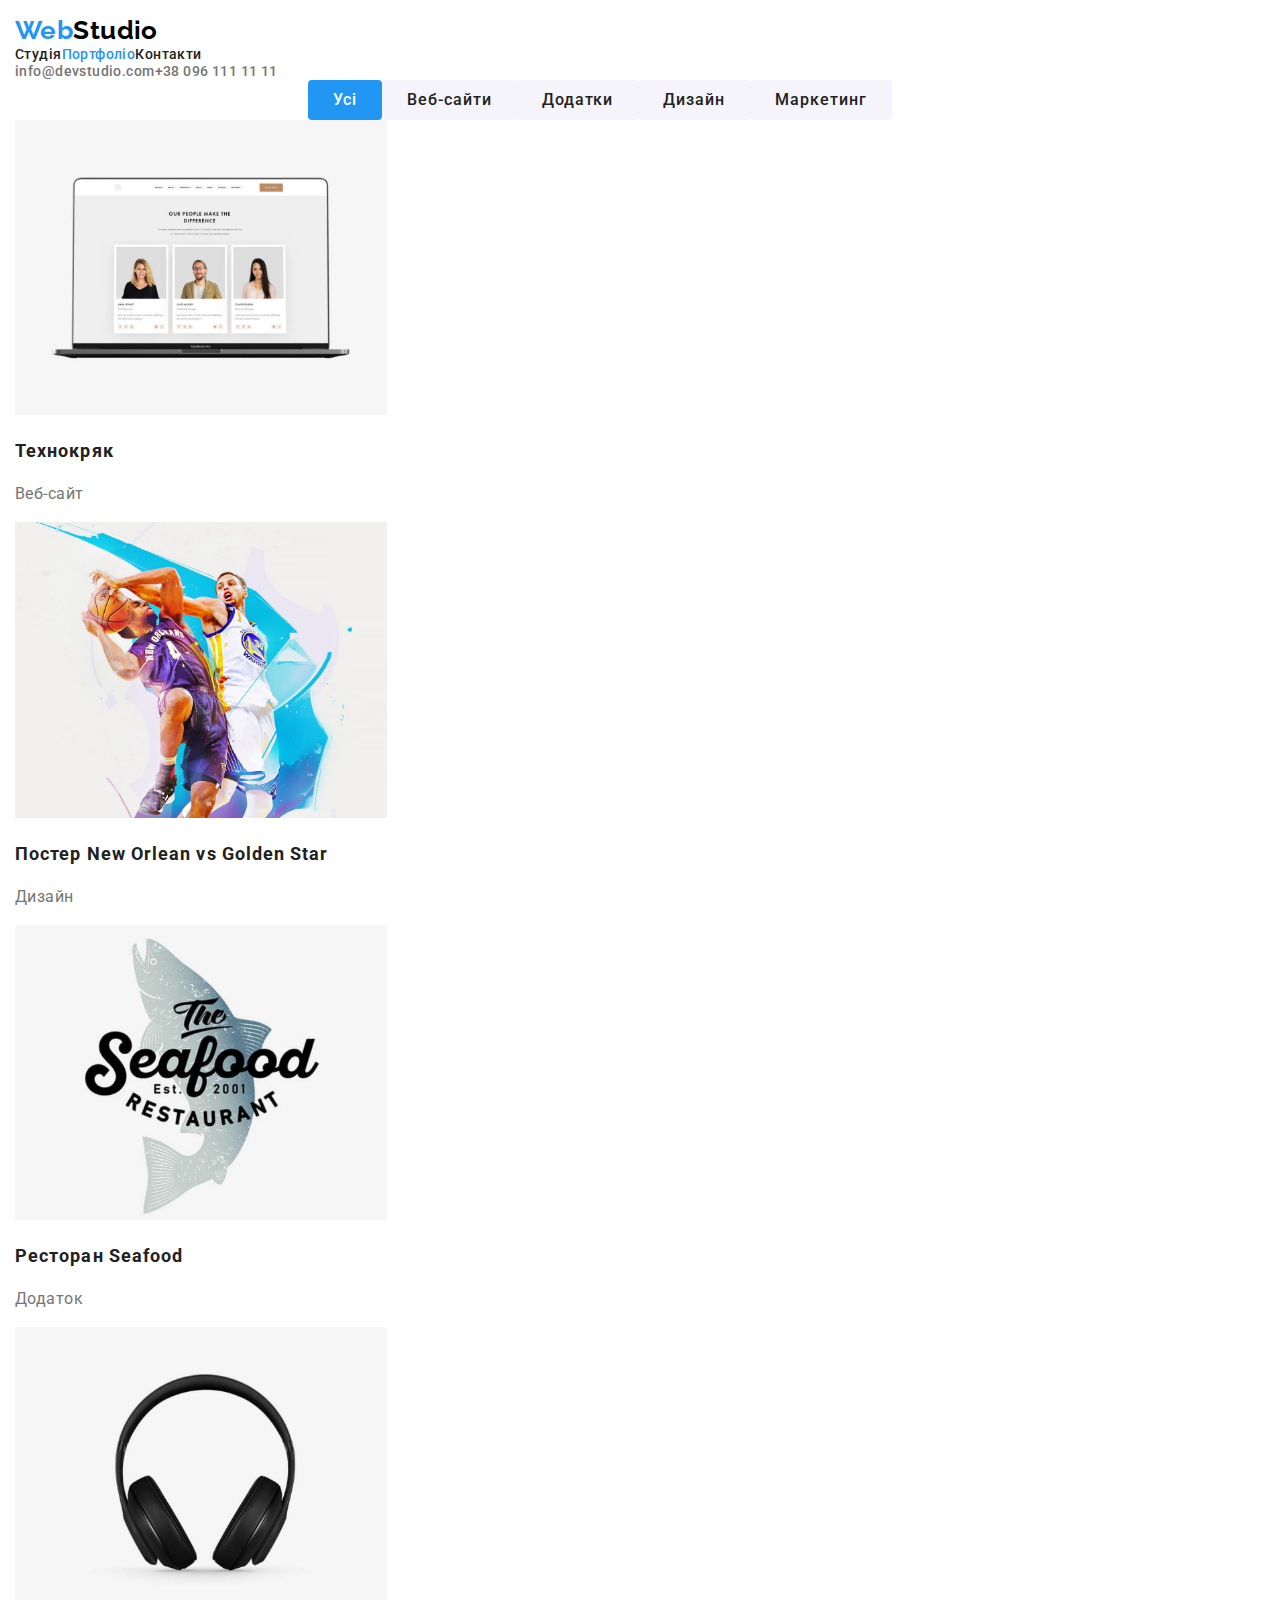
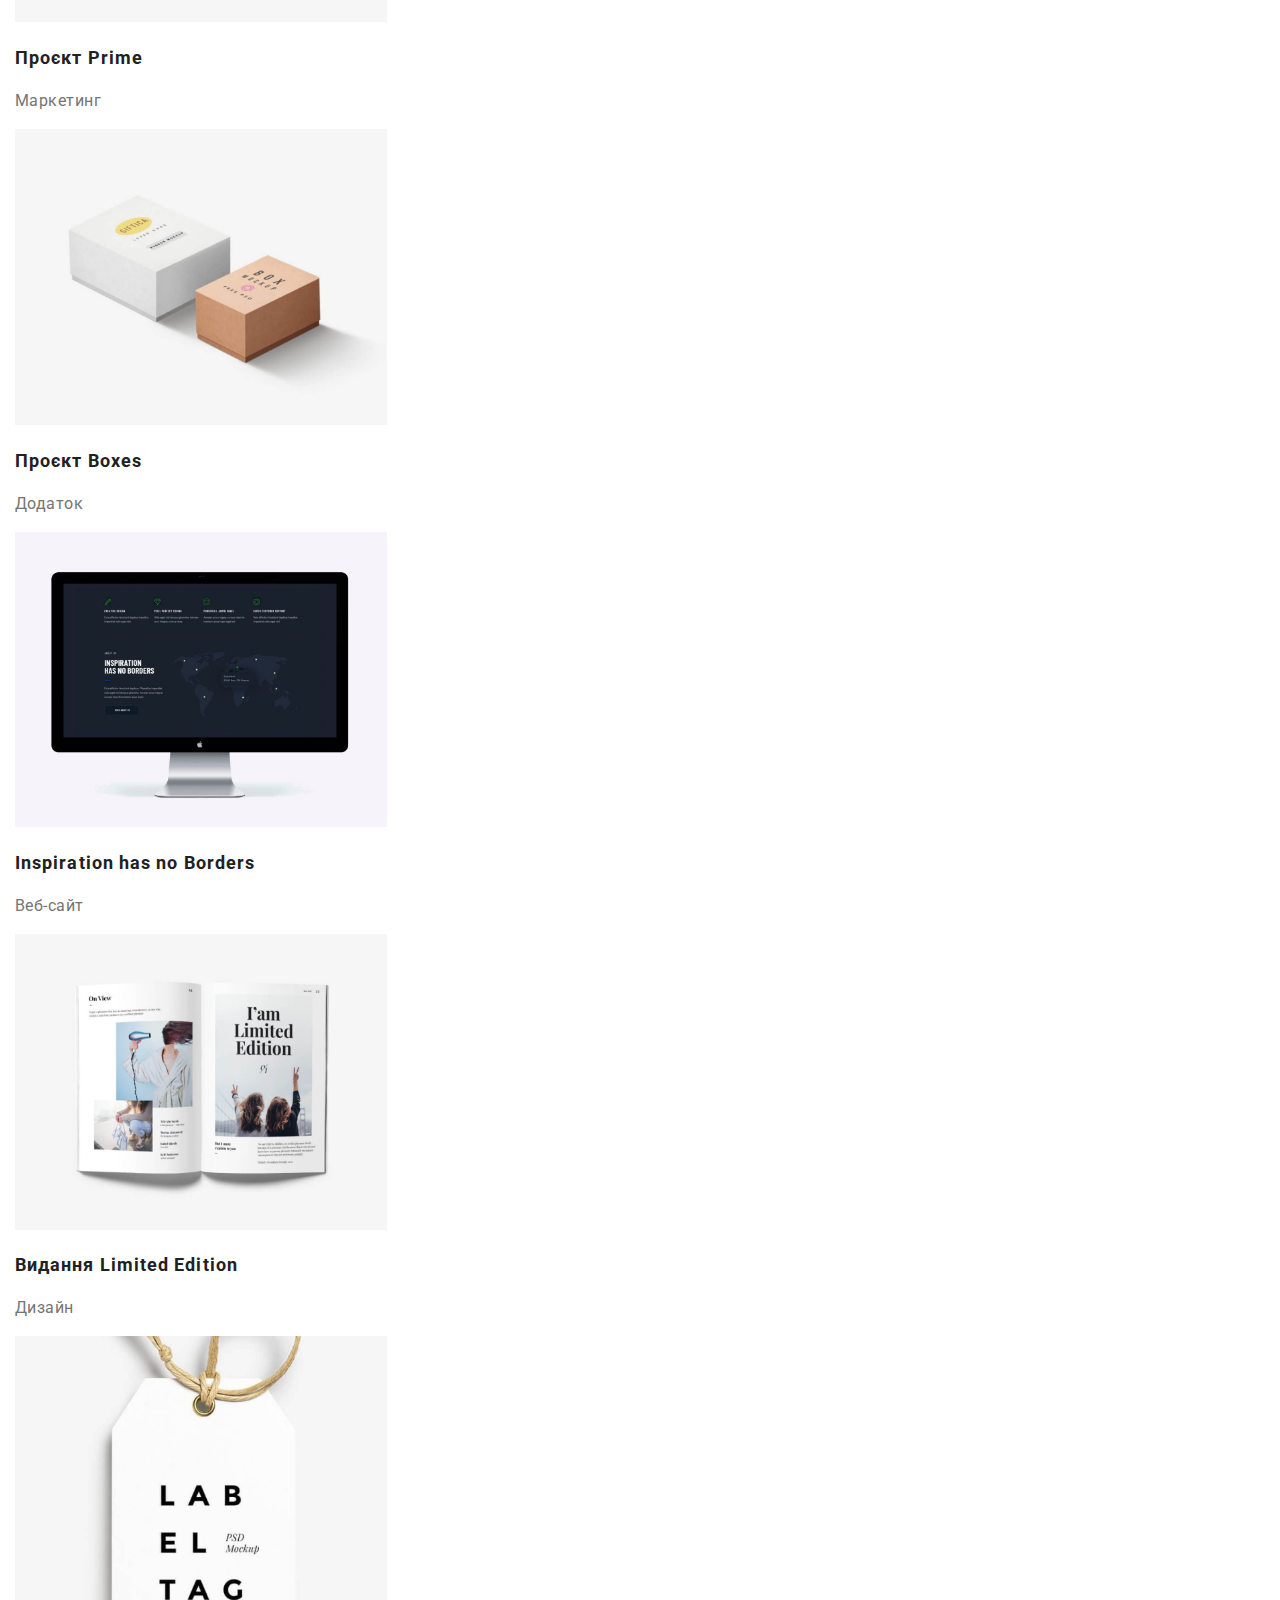
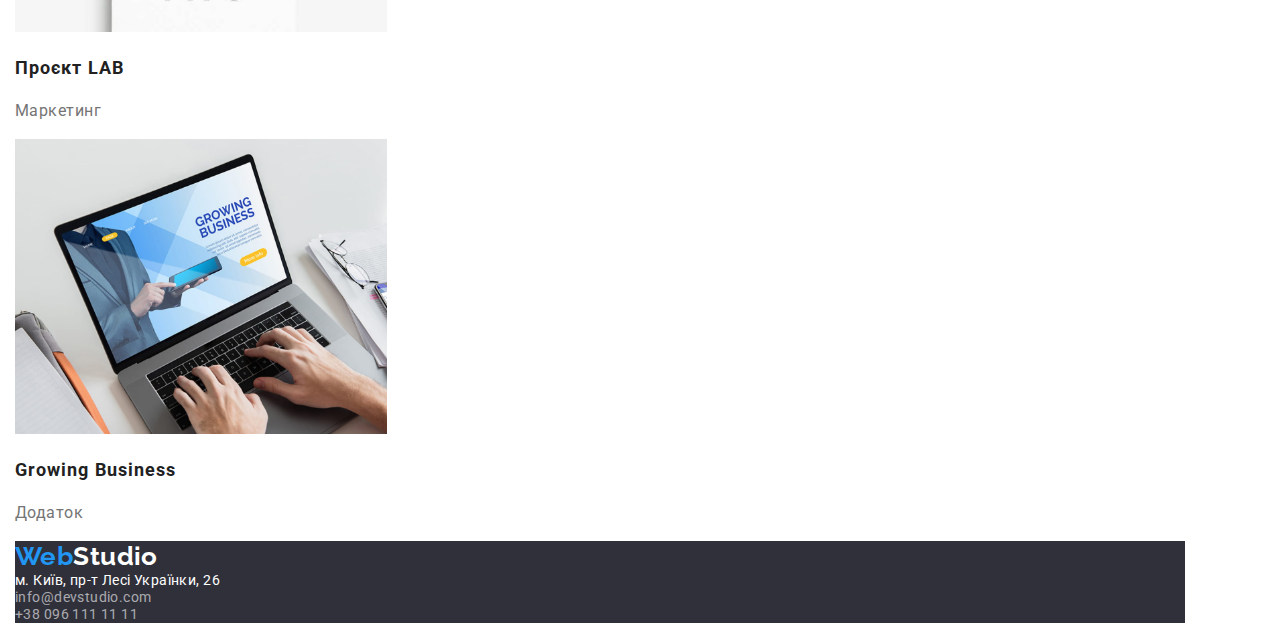
==== portfolio.html @ 85161ec9 "2.1" ====
<!DOCTYPE html>
<html lang="en">

  <head>
    
    <meta charset="UTF-8">
    <meta http-equiv="X-UA-Compatible" content="IE=edge">
    <meta name="viewport" content="width=device-width, initial-scale=1.0">

    <title>Document</title>

    <!-- Підключення шрифтів -->

      <link rel="preconnect" href="https://fonts.googleapis.com">
      <link rel="preconnect" href="https://fonts.gstatic.com" crossorigin>
      <link href="https://fonts.googleapis.com/css2?family=Raleway:wght@700&family=Roboto:wght@400;500;700;900&display=swap" rel="stylesheet">
    
   <!-- Підключення стилів -->

      <link rel="stylesheet" href="https://cdnjs.cloudflare.com/ajax/libs/modern-normalize/1.1.0/modern-normalize.min.css">

      <link rel="stylesheet" href="./css/styles.css">
      
  </head>

  <body>

    <div class="container">
      
      <!-- Шапка з основними посиланнями -->

      <header>
        
        <nav>

          <!-- Логотип -->

          <a href="./index.html" class="logo"><span class="add-logo">Web</span>Studio</a>

          <!-- Вкладки -->

          <ul class="site-nav list">
            <li><a href="./index.html" class="link ">Студія</a></li>
            <li><a href="./portfolio.html" class="link current">Портфоліо</a></li>
            <li><a href="#" class="link">Контакти</a></li>
          </ul>
        </nav>

        <!-- Авторизація -->

        <ul class="auth-nav list">
          <li><a href="mailto:info@devstudio.com" class="link">info@devstudio.com</a></li>
          <li><a href="tel:+380961111111" class="link">+38 096 111 11 11</a></li>
        </ul>

      </header>

      <!-- Основне поле -->

      <main>

        <!-- Фільтр робіт -->
        
        <ul class="filter list">
            <li><button class="button-filter current" type="button">Усі</button></li>
            <li><button class="button-filter" type="button">Веб-сайти</button></li>
            <li><button class="button-filter" type="button">Додатки</button></li>
            <li><button class="button-filter" type="button">Дизайн</button></li>
            <li><button class="button-filter" type="button">Маркетинг</button></li>
        </ul>

        <!-- Макети робіт -->

        <ul class="layouts-works list">
          <li class="exampel">
            <img src="./images/portfolio-1.jpg" 
                alt="MacBook Pro з відкритим сайтом" 
                width="372">
            <!-- <p class="descr">Lorem ipsum dolor sit amet consectetur adipisicing elit. 
              Accusamus voluptate distinctio corrupti alias voluptas vel, 
              quis illum nemo suscipit cupiditate.</p> -->
            <h3>Технокряк</h3>
            <p>Веб-сайт</p>
          </li>
          <li class="exampel">
            <img src="./images/portfolio-2.jpg" 
                alt="Два баскетболіста в боротьбі за м'яч"
                width="372">
            <!-- <p class="descr">Lorem ipsum dolor sit amet consectetur adipisicing elit. 
              Dolorum maxime accusantium magnam suscipit optio 
              ad nisi possimus unde doloribus animi.</p> -->
            <h3>Постер New Orlean vs Golden Star</h3>
            <p>Дизайн</p>
          </li>
          <li class="exampel">
            <img src="./images/portfolio-3.jpg" 
                alt="Емблема ресторану SeaFood"
                width="372">
            <!-- <p class="descr">Lorem ipsum dolor sit amet, consectetur adipisicing elit. 
              Dolores et esse iste perspiciatis asperiores 
              ab dolore mollitia odio pariatur dolorem!</p> -->
            <h3>Ресторан Seafood</h3>
            <p>Додаток</p>
          </li>
          <li class="exampel">
            <img src="./images/portfolio-4.jpg" 
                alt="Навушники"
                width="372">
            <!-- <p class="descr">Lorem ipsum dolor sit amet, consectetur adipisicing elit. 
              Excepturi repudiandae magni nulla dolores, ipsam ullam. 
              Sapiente inventore nemo laborum ad?</p> -->
            <h3>Проєкт Prime</h3>
            <p>Маркетинг</p>
          </li>
          <li class="exampel">
            <img src="./images/portfolio-5.jpg" 
                alt="Коробки з товаром"
                width="372">
            <!-- <p class="descr">Lorem, ipsum dolor sit amet consectetur adipisicing elit. 
              Cupiditate sapiente suscipit adipisci quam architecto libero omnis perferendis enim! 
              Deleniti, necessitatibus!</p> -->
            <h3>Проєкт Boxes</h3>
            <p>Додаток</p>
          </li>
          <li class="exampel">
            <img src="./images/portfolio-6.jpg" 
                alt="Монітор з відкритим сайтом"
                width="372">
            <!-- <p class="descr">Lorem ipsum dolor sit amet consectetur adipisicing elit. 
              Distinctio voluptatem quisquam impedit natus libero laudantium a, 
              iure quae facere eligendi?</p> -->
            <h3>Inspiration has no Borders</h3>
            <p>Веб-сайт</p>
          </li>
          <li class="exampel">
            <img src="./images/portfolio-7.jpg" 
                alt="Книга Limited Edition" 
                width="372">
            <!-- <p class="descr">Lorem ipsum dolor sit amet, consectetur adipisicing elit. 
              Laudantium corporis repellendus molestias tenetur quis officia alias id nesciunt, 
              quaerat cupiditate.</p> -->
            <h3>Видання Limited Edition</h3>
            <p>Дизайн</p>
          </li>
          <li class="exampel">
            <img src="./images/portfolio-8.jpg" 
                alt="Бірка з під одягу Label TAG"
                width="372">
            <!-- <p class="descr">Lorem ipsum dolor sit amet consectetur adipisicing elit. 
              Totam aspernatur sequi laboriosam quam voluptas quisquam 
              atque molestiae quo qui natus?</p> -->
            <h3>Проєкт LAB</h3>
            <p>Маркетинг</p>
          </li>
          <li class="exampel">
            <img src="./images/portfolio-9.jpg" 
                alt="Лептоп з відкритим сайтом Growing Business"
                width="372">
            <!-- <p class="descr">Lorem ipsum, dolor sit amet consectetur adipisicing elit. 
              Assumenda architecto recusandae provident inventore natus 
              porro fugiat consectetur quidem ipsa vel?</p> -->
            <h3>Growing Business</h3>
            <p>Додаток</p>
          </li>
        </ul>

      </main>

      <!-- Підвал з адресними даними та посиланням -->

      <footer class="footer">

        <!-- Логотип (дублювання) -->

        <a href="./index.html" class="logo"><span class="add-logo">Web</span>Studio</a>

        <!-- Адреса -->

        <address class="address">
          <ul class="address-item list">

            <!-- Геодані -->

            <li><a href="https://goo.gl/maps/CzCqxvyVuNfkv8wH7" 
              class="geo-date link" 
              target="_blank">м. Київ, пр-т Лесі Українки, 26</a></li>

            <!-- Авторизація (дублювання) -->

            <li><a href="mailto:info@devstudio.com" class="link">info@devstudio.com</a></li>
            <li><a href="tel:+380961111111" class="link">+38 096 111 11 11</a></li>
          </ul>
        </address>

      </footer>
  
    </div>
    
  </body>
</html>
---- css/styles.css ----
/* Спільна частина всіх сторінок сайту */

    /* Підключення кольорів тексту та фону (через змінні) */

        :root {
            --full-black-color:#000000;
            --full-white-color:#FFFFFF;
            
            --basic-blue-color:#2196F3;
            --basic-black-color:#212121;
            --basic-gray-color:#757575;

            --additional-background-gray-color:#2F303A;
            --additional-button-gray-color:#F5F4FA;
            --additional-white-color:rgba(255, 255, 255, 0.6);
            --additional-blue-color:#188CE8;  
            --additional-purple-color:#800080;   

            }

    /* Загальні властивості об'єктів*/
            
        html {
            box-sizing: border-box;
            }  
            
        *,
        *::before,
        *::after {
                 box-sizing: inherit;
                }

        body {
            background-color: var(--full-white-color);
            color: var(--basic-black-color);

            font-family:'Roboto', sans-serif;
            letter-spacing: 0.03em;
            font-weight: 400;
            font-size: 14px;
            line-height: 1.2;
            }

        .container {
                    width: 1200px;
                    padding: 15px;
                 }

        .list {
            list-style: none;
            padding: 0;
            margin: 0;
            }

        .button {
                background-color: var(--basic-blue-color);
                color: var(--full-white-color);

                min-width: 220px;
                height: 50px;
                padding: 10px 32px;
                border: 1px solid transparent;
                border-radius: 4px;
                }

        .button:hover,
        .button:focus {
                    background-color:var(--additional-blue-color)
                     }

        .section {
            padding-top: 100px;
            padding-bottom: 100px;
        }            

        .section-title {
                    color:var(--basic-black-color);
                    
                    font-weight: 700;
                    font-size: 36px;
                    
                    text-align: center; 
                    margin-top: 0; 
                    margin-bottom: 50px;                    
                    }

/* Головна сторінка сайту (Студія) */
        
        /* Шапка з основними посиланнями*/

            /* Логотип */

            .logo {
                color: var(--full-black-color);
               
                text-decoration: none;
                
                font-family: 'Raleway';
                font-weight: 700;
                font-size: 26px;
                }

            .add-logo {
                    color: var(--basic-blue-color);
                    }

            /* Вкладки  */

            .site-nav {
                        display: flex;
                        
                         }

            .site-nav .item:not(:last-child) {
                                            margin-right: 50px;
                                            }

            .site-nav .link:hover,
            .site-nav .link:focus {
                            color: var(--basic-blue-color);
                             }

            .site-nav .link {
                        text-decoration: none;
                        color: var(--basic-black-color);

                        font-weight: 500;
                         }                
           
            .site-nav .link.current {
                                color: var(--basic-blue-color);
                                }

            /* Авторизація */

            .auth-nav {
                        display: flex;
                        }

            .auth-nav .item:not(:last-child)  {
                                            margin-right: 50px;
                                            }

            .auth-nav .link:hover,
            .auth-nav .link:focus {
                            color:var(--basic-blue-color);
                        }

            .auth-nav .link {
                        text-decoration: none;
                        color: var(--basic-gray-color);

                        font-weight: 500;
                            }   
                            
        /* Основний банер (Hero) */

            .hero {
                 background-color: var(--additional-background-gray-color);
                 
                 text-align: center; 
                }

            .hero-title {
                    color: var(--full-white-color);
                    
                    font-weight: 900;
                    font-size: 44px;
                    line-height: 1.35;                               
                    letter-spacing:0.06em;
                    
                    text-transform: uppercase;
                    margin-top: 0;
                    margin-bottom: 30px;
                     }

            .button.primary {
                        font-family: 'Roboto';
                        font-size: 16px;
                        font-weight: 700;
                        line-height: 1.5;
                        letter-spacing: 0.06em;

                        display: inline-block;
                        cursor: pointer;
                                 
                        }

        /* Блок - Особливості роботи компанії */
            
            .features-work {
                            margin-bottom: 100px;
                            }
            
            .features-work h3 {
                            font-size: 14px;
                            
                            text-transform: uppercase;
                            margin-top: 0;
                            margin-bottom: 12px;
                        }

            .features-work p {
                            color: var(--basic-gray-color);

                            line-height: 1.5;
                            margin: 0;
                            } 
            
        /* Блок - Візуалізація роботи компанії */
           
            .visual {
                
                    }    

        /* Блок  - Команда співробітників */
            
            /* .team {
                   display: flex; 
                 }   */

            .card-worker img {
                             margin-bottom: 32px;
                            } 

            .team h3 {
                    font-weight: 500;
                    font-size: 16px;
                                
                    text-align: center;
                    margin-top: 0;
                    margin-bottom: 12px;
                    }

            .team p {
                    color: var(--basic-gray-color);
                    
                    font-size: 16px;
                                    
                    text-align: center;
                    margin: 0;
                    }

        /* Підвал з адресними даними та посиланням */
                 
        .footer {
                background-color: var(--additional-background-gray-color);
                }

            /* Логотип (дублювання)  */
            
            /* .footer a {
                         margin-bottom: 20px;
                        } */

            .footer .logo {
                        color: var(--full-white-color); 
                         }

            /* Адреса */

            .address {
                     font-style: normal;
                    }

            .address-item .link:hover,
            .address-item .link:focus {
                                color: var(--basic-blue-color);
                                }

            .address-item .link {
                            text-decoration: none;
                            color: var(--additional-white-color);
                            }                

                /* Геодані */

                .address .geo-date {
                            color: var(--full-white-color);
                             }

            
/* Додаткова сторінка сайту (Портфоліо) */

    /* Основне поле */
    
        /* Фільтр робіт */
        
        .filter {
                display:flex;
                justify-content: center;
                }

        .button-filter {
            background-color: var(--additional-button-gray-color);
            color: var(--basic-black-color);

            width: fit-content;
            height: 40px;
            padding: 8px 25px;
            border: none ;
            border-radius: 4px;

            font-family: 'Roboto';
            font-size: 16px;
            font-weight: 500;
            line-height: 1.5;
            letter-spacing: 0.06em;

            display: flex;
            align-items: center;
            text-align: center;  

            cursor: pointer;
            }

        .button-filter:hover,
        .button-filter:focus {
                        background-color: var(--basic-blue-color);
                        color: var(--full-white-color);
                            }

        .button-filter.current {
                        background-color: var(--basic-blue-color);
                        color: var(--full-white-color);
                            }

        .button-filter.current:hover {
                                background-color: var(--additional-blue-color);
                                    }

        /* Макети робіт */

        .exampel h3 {
                    color:var(--basic-black-color);

                    font-weight: 700;
                    font-size: 18px;
                    line-height: 1.5;
                    letter-spacing: 0.06em;
                    }

        .exampel p {
                color:var(--basic-gray-color);    
                
                font-weight: 400;
                font-size: 16px;
                line-height: 1.5;
                letter-spacing: 0.03em;
                }

        .exampel .descr {
                    background-color: var(--basic-blue-color);
                    color: var(--full-white-color);

                    font-size: 18px;
                    }
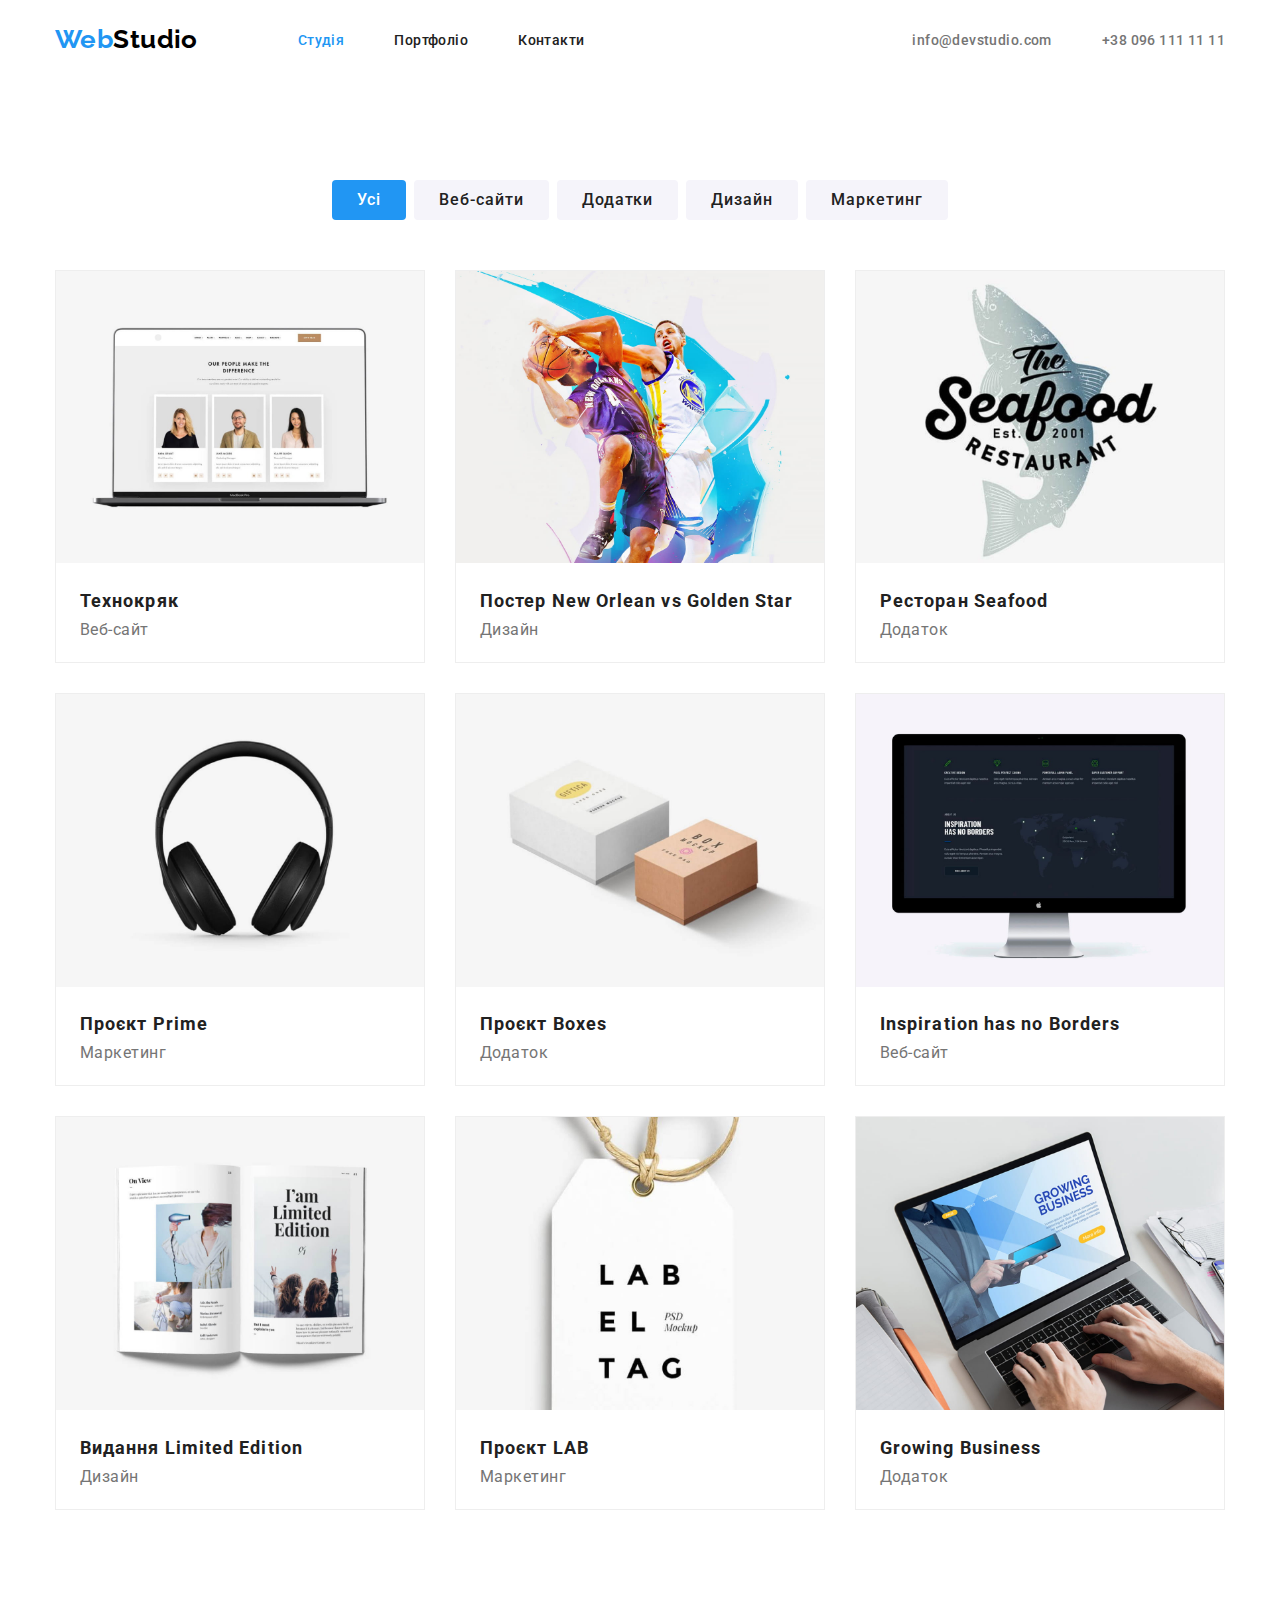
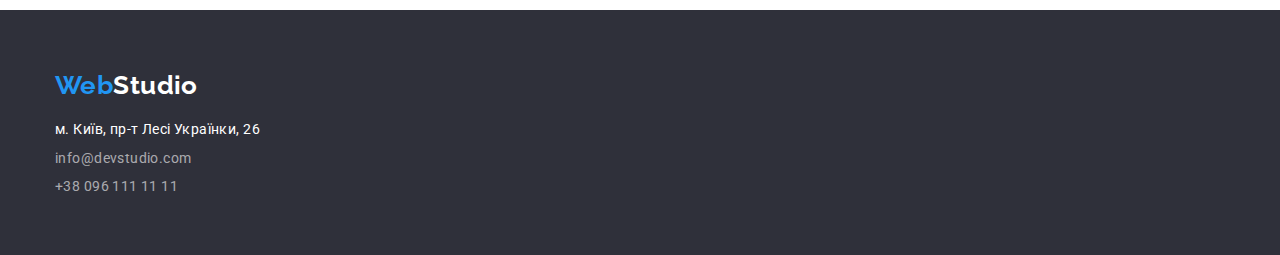
==== commit f9a8e59d: "1.1" ====
--- a/portfolio.html
+++ b/portfolio.html
@@ -24,177 +24,176 @@
   </head>
 
   <body>
+         
+    <!-- Шапка з основними посиланнями -->
 
-    <div class="container">
+    <header class="hat container">
       
-      <!-- Шапка з основними посиланнями -->
+      <nav class="nav-site">
 
-      <header>
-        
-        <nav>
+        <!-- Логотип -->
 
-          <!-- Логотип -->
+        <a href="./index.html" class="logo"><span class="add-logo">Web</span>Studio</a>
 
-          <a href="./index.html" class="logo"><span class="add-logo">Web</span>Studio</a>
+        <!-- Вкладки -->
 
-          <!-- Вкладки -->
+        <ul class="site-nav list">
+          <li class="item"><a href="./index.html" class="link current">Студія</a></li>
+          <li class="item"><a href="./portfolio.html" class="link">Портфоліо</a></li>
+          <li class="item"><a href="#" class="link">Контакти</a></li>
+        </ul>
+      </nav>
 
-          <ul class="site-nav list">
-            <li><a href="./index.html" class="link ">Студія</a></li>
-            <li><a href="./portfolio.html" class="link current">Портфоліо</a></li>
-            <li><a href="#" class="link">Контакти</a></li>
-          </ul>
-        </nav>
+      <!-- Авторизація -->
 
-        <!-- Авторизація -->
+      <ul class="auth-nav list">
+        <li class="item"><a href="mailto:info@devstudio.com" class="link">info@devstudio.com</a></li>
+        <li class="item"><a href="tel:+380961111111" class="link">+38 096 111 11 11</a></li>
+      </ul>
 
-        <ul class="auth-nav list">
-          <li><a href="mailto:info@devstudio.com" class="link">info@devstudio.com</a></li>
-          <li><a href="tel:+380961111111" class="link">+38 096 111 11 11</a></li>
-        </ul>
+    </header>
 
-      </header>
+    <!-- Основне поле -->
 
-      <!-- Основне поле -->
+    <main class="container">
 
-      <main>
+      <!-- Фільтр робіт -->
+      
+      <ul class="filter list">
+          <li class="item"><button class="button-filter current" type="button">Усі</button></li>
+          <li class="item"><button class="button-filter" type="button">Веб-сайти</button></li>
+          <li class="item"><button class="button-filter" type="button">Додатки</button></li>
+          <li class="item"><button class="button-filter" type="button">Дизайн</button></li>
+          <li class="item"><button class="button-filter" type="button">Маркетинг</button></li>
+      </ul>
 
-        <!-- Фільтр робіт -->
-        
-        <ul class="filter list">
-            <li><button class="button-filter current" type="button">Усі</button></li>
-            <li><button class="button-filter" type="button">Веб-сайти</button></li>
-            <li><button class="button-filter" type="button">Додатки</button></li>
-            <li><button class="button-filter" type="button">Дизайн</button></li>
-            <li><button class="button-filter" type="button">Маркетинг</button></li>
-        </ul>
+      <!-- Макети робіт -->
 
-        <!-- Макети робіт -->
+      <ul class="layouts-works list">
+        <li class="exampel">
+          <img src="./images/portfolio-1.jpg" 
+              alt="MacBook Pro з відкритим сайтом" 
+              width="368">
+          <!-- <p class="descr">Lorem ipsum dolor sit amet consectetur adipisicing elit. 
+            Accusamus voluptate distinctio corrupti alias voluptas vel, 
+            quis illum nemo suscipit cupiditate.</p> -->
+          <h3>Технокряк</h3>
+          <p>Веб-сайт</p>
+        </li>
+        <li class="exampel">
+          <img src="./images/portfolio-2.jpg" 
+              alt="Два баскетболіста в боротьбі за м'яч"
+              width="368">
+          <!-- <p class="descr">Lorem ipsum dolor sit amet consectetur adipisicing elit. 
+            Dolorum maxime accusantium magnam suscipit optio 
+            ad nisi possimus unde doloribus animi.</p> -->
+          <h3>Постер New Orlean vs Golden Star</h3>
+          <p>Дизайн</p>
+        </li>
+        <li class="exampel">
+          <img src="./images/portfolio-3.jpg" 
+              alt="Емблема ресторану SeaFood"
+              width="368">
+          <!-- <p class="descr">Lorem ipsum dolor sit amet, consectetur adipisicing elit. 
+            Dolores et esse iste perspiciatis asperiores 
+            ab dolore mollitia odio pariatur dolorem!</p> -->
+          <h3>Ресторан Seafood</h3>
+          <p>Додаток</p>
+        </li>
+        <li class="exampel">
+          <img src="./images/portfolio-4.jpg" 
+              alt="Навушники"
+              width="368">
+          <!-- <p class="descr">Lorem ipsum dolor sit amet, consectetur adipisicing elit. 
+            Excepturi repudiandae magni nulla dolores, ipsam ullam. 
+            Sapiente inventore nemo laborum ad?</p> -->
+          <h3>Проєкт Prime</h3>
+          <p>Маркетинг</p>
+        </li>
+        <li class="exampel">
+          <img src="./images/portfolio-5.jpg" 
+              alt="Коробки з товаром"
+              width="368">
+          <!-- <p class="descr">Lorem, ipsum dolor sit amet consectetur adipisicing elit. 
+            Cupiditate sapiente suscipit adipisci quam architecto libero omnis perferendis enim! 
+            Deleniti, necessitatibus!</p> -->
+          <h3>Проєкт Boxes</h3>
+          <p>Додаток</p>
+        </li>
+        <li class="exampel">
+          <img src="./images/portfolio-6.jpg" 
+              alt="Монітор з відкритим сайтом"
+              width="368">
+          <!-- <p class="descr">Lorem ipsum dolor sit amet consectetur adipisicing elit. 
+            Distinctio voluptatem quisquam impedit natus libero laudantium a, 
+            iure quae facere eligendi?</p> -->
+          <h3>Inspiration has no Borders</h3>
+          <p>Веб-сайт</p>
+        </li>
+        <li class="exampel">
+          <img src="./images/portfolio-7.jpg" 
+              alt="Книга Limited Edition" 
+              width="368">
+          <!-- <p class="descr">Lorem ipsum dolor sit amet, consectetur adipisicing elit. 
+            Laudantium corporis repellendus molestias tenetur quis officia alias id nesciunt, 
+            quaerat cupiditate.</p> -->
+          <h3>Видання Limited Edition</h3>
+          <p>Дизайн</p>
+        </li>
+        <li class="exampel">
+          <img src="./images/portfolio-8.jpg" 
+              alt="Бірка з під одягу Label TAG"
+              width="368">
+          <!-- <p class="descr">Lorem ipsum dolor sit amet consectetur adipisicing elit. 
+            Totam aspernatur sequi laboriosam quam voluptas quisquam 
+            atque molestiae quo qui natus?</p> -->
+          <h3>Проєкт LAB</h3>
+          <p>Маркетинг</p>
+        </li>
+        <li class="exampel">
+          <img src="./images/portfolio-9.jpg" 
+              alt="Лептоп з відкритим сайтом Growing Business"
+              width="368">
+          <!-- <p class="descr">Lorem ipsum, dolor sit amet consectetur adipisicing elit. 
+            Assumenda architecto recusandae provident inventore natus 
+            porro fugiat consectetur quidem ipsa vel?</p> -->
+          <h3>Growing Business</h3>
+          <p>Додаток</p>
+        </li>
+      </ul>
 
-        <ul class="layouts-works list">
-          <li class="exampel">
-            <img src="./images/portfolio-1.jpg" 
-                alt="MacBook Pro з відкритим сайтом" 
-                width="372">
-            <!-- <p class="descr">Lorem ipsum dolor sit amet consectetur adipisicing elit. 
-              Accusamus voluptate distinctio corrupti alias voluptas vel, 
-              quis illum nemo suscipit cupiditate.</p> -->
-            <h3>Технокряк</h3>
-            <p>Веб-сайт</p>
-          </li>
-          <li class="exampel">
-            <img src="./images/portfolio-2.jpg" 
-                alt="Два баскетболіста в боротьбі за м'яч"
-                width="372">
-            <!-- <p class="descr">Lorem ipsum dolor sit amet consectetur adipisicing elit. 
-              Dolorum maxime accusantium magnam suscipit optio 
-              ad nisi possimus unde doloribus animi.</p> -->
-            <h3>Постер New Orlean vs Golden Star</h3>
-            <p>Дизайн</p>
-          </li>
-          <li class="exampel">
-            <img src="./images/portfolio-3.jpg" 
-                alt="Емблема ресторану SeaFood"
-                width="372">
-            <!-- <p class="descr">Lorem ipsum dolor sit amet, consectetur adipisicing elit. 
-              Dolores et esse iste perspiciatis asperiores 
-              ab dolore mollitia odio pariatur dolorem!</p> -->
-            <h3>Ресторан Seafood</h3>
-            <p>Додаток</p>
-          </li>
-          <li class="exampel">
-            <img src="./images/portfolio-4.jpg" 
-                alt="Навушники"
-                width="372">
-            <!-- <p class="descr">Lorem ipsum dolor sit amet, consectetur adipisicing elit. 
-              Excepturi repudiandae magni nulla dolores, ipsam ullam. 
-              Sapiente inventore nemo laborum ad?</p> -->
-            <h3>Проєкт Prime</h3>
-            <p>Маркетинг</p>
-          </li>
-          <li class="exampel">
-            <img src="./images/portfolio-5.jpg" 
-                alt="Коробки з товаром"
-                width="372">
-            <!-- <p class="descr">Lorem, ipsum dolor sit amet consectetur adipisicing elit. 
-              Cupiditate sapiente suscipit adipisci quam architecto libero omnis perferendis enim! 
-              Deleniti, necessitatibus!</p> -->
-            <h3>Проєкт Boxes</h3>
-            <p>Додаток</p>
-          </li>
-          <li class="exampel">
-            <img src="./images/portfolio-6.jpg" 
-                alt="Монітор з відкритим сайтом"
-                width="372">
-            <!-- <p class="descr">Lorem ipsum dolor sit amet consectetur adipisicing elit. 
-              Distinctio voluptatem quisquam impedit natus libero laudantium a, 
-              iure quae facere eligendi?</p> -->
-            <h3>Inspiration has no Borders</h3>
-            <p>Веб-сайт</p>
-          </li>
-          <li class="exampel">
-            <img src="./images/portfolio-7.jpg" 
-                alt="Книга Limited Edition" 
-                width="372">
-            <!-- <p class="descr">Lorem ipsum dolor sit amet, consectetur adipisicing elit. 
-              Laudantium corporis repellendus molestias tenetur quis officia alias id nesciunt, 
-              quaerat cupiditate.</p> -->
-            <h3>Видання Limited Edition</h3>
-            <p>Дизайн</p>
-          </li>
-          <li class="exampel">
-            <img src="./images/portfolio-8.jpg" 
-                alt="Бірка з під одягу Label TAG"
-                width="372">
-            <!-- <p class="descr">Lorem ipsum dolor sit amet consectetur adipisicing elit. 
-              Totam aspernatur sequi laboriosam quam voluptas quisquam 
-              atque molestiae quo qui natus?</p> -->
-            <h3>Проєкт LAB</h3>
-            <p>Маркетинг</p>
-          </li>
-          <li class="exampel">
-            <img src="./images/portfolio-9.jpg" 
-                alt="Лептоп з відкритим сайтом Growing Business"
-                width="372">
-            <!-- <p class="descr">Lorem ipsum, dolor sit amet consectetur adipisicing elit. 
-              Assumenda architecto recusandae provident inventore natus 
-              porro fugiat consectetur quidem ipsa vel?</p> -->
-            <h3>Growing Business</h3>
-            <p>Додаток</p>
-          </li>
-        </ul>
+    </main>
 
-      </main>
+    <!-- Підвал з адресними даними та посиланням -->
 
-      <!-- Підвал з адресними даними та посиланням -->
-
-      <footer class="footer">
+    <footer class="footer">
+  
+      <div class="container">
 
         <!-- Логотип (дублювання) -->
 
         <a href="./index.html" class="logo"><span class="add-logo">Web</span>Studio</a>
-
+  
         <!-- Адреса -->
-
+  
         <address class="address">
           <ul class="address-item list">
-
+  
             <!-- Геодані -->
-
+  
             <li><a href="https://goo.gl/maps/CzCqxvyVuNfkv8wH7" 
-              class="geo-date link" 
-              target="_blank">м. Київ, пр-т Лесі Українки, 26</a></li>
-
+                class="geo-date link" 
+                target="_blank">м. Київ, пр-т Лесі Українки, 26</a></li>
+  
             <!-- Авторизація (дублювання) -->
-
+  
             <li><a href="mailto:info@devstudio.com" class="link">info@devstudio.com</a></li>
             <li><a href="tel:+380961111111" class="link">+38 096 111 11 11</a></li>
           </ul>
         </address>
 
-      </footer>
-  
-    </div>
-    
+      </div>
+    </footer>
+     
   </body>
 </html>
--- a/css/styles.css
+++ b/css/styles.css
@@ -11,7 +11,7 @@
             --basic-gray-color:#757575;
 
             --additional-background-gray-color:#2F303A;
-            --additional-button-gray-color:#F5F4FA;
+            --additional-gray-color:#F5F4FA;
             --additional-white-color:rgba(255, 255, 255, 0.6);
             --additional-blue-color:#188CE8;  
             --additional-purple-color:#800080;   
@@ -43,7 +43,8 @@
 
         .container {
                     width: 1200px;
-                    padding: 15px;
+                    padding: 0 15px;
+                    margin: 0 auto;
                  }
 
         .list {
@@ -69,9 +70,8 @@
                      }
 
         .section {
-            padding-top: 100px;
-            padding-bottom: 100px;
-        }            
+                padding-bottom: 100px;
+                }            
 
         .section-title {
                     color:var(--basic-black-color);
@@ -87,6 +87,17 @@
 /* Головна сторінка сайту (Студія) */
         
         /* Шапка з основними посиланнями*/
+
+        .hat {
+            display: flex;
+            align-items: center;
+
+            height: 80px;
+            }
+
+        .nav-site {
+                 display: flex;
+                    }
 
             /* Логотип */
 
@@ -94,10 +105,10 @@
                 color: var(--full-black-color);
                
                 text-decoration: none;
-                
                 font-family: 'Raleway';
                 font-weight: 700;
                 font-size: 26px;
+
                 }
 
             .add-logo {
@@ -108,7 +119,8 @@
 
             .site-nav {
                         display: flex;
-                        
+                        margin-left: 100px;
+                        align-items: center;
                          }
 
             .site-nav .item:not(:last-child) {
@@ -125,6 +137,8 @@
                         color: var(--basic-black-color);
 
                         font-weight: 500;
+
+                        padding: 10px 0;
                          }                
            
             .site-nav .link.current {
@@ -135,22 +149,26 @@
 
             .auth-nav {
                         display: flex;
+                        margin-left: auto;
                         }
-
+                        
+            
             .auth-nav .item:not(:last-child)  {
                                             margin-right: 50px;
                                             }
 
             .auth-nav .link:hover,
             .auth-nav .link:focus {
-                            color:var(--basic-blue-color);
-                        }
+                                color:var(--basic-blue-color);
+                                 }
 
             .auth-nav .link {
-                        text-decoration: none;
-                        color: var(--basic-gray-color);
-
-                        font-weight: 500;
+                            text-decoration: none;
+                            color: var(--basic-gray-color);
+
+                            font-weight: 500;
+
+                            padding: 10px 0;
                             }   
                             
         /* Основний банер (Hero) */
@@ -159,6 +177,7 @@
                  background-color: var(--additional-background-gray-color);
                  
                  text-align: center; 
+                 padding: 200px 0;
                 }
 
             .hero-title {
@@ -188,9 +207,19 @@
 
         /* Блок - Особливості роботи компанії */
             
+            .hidden {
+                    display: none;
+                    }
+
             .features-work {
-                            margin-bottom: 100px;
+                            display: flex;
+
+                            margin-top: 100px;
                             }
+
+            .features-work .item:not(:last-child) {
+                                                margin-right: 30px;
+                                                }
             
             .features-work h3 {
                             font-size: 14px;
@@ -210,15 +239,37 @@
         /* Блок - Візуалізація роботи компанії */
            
             .visual {
-                
-                    }    
+                    display:flex;
+                    } 
+                    
+            .visual .item:not(:last-child) {
+                                        margin-right: 27px;
+                                        }
 
         /* Блок  - Команда співробітників */
-            
-            /* .team {
-                   display: flex; 
-                 }   */
-
+                                        
+            .section-team {
+                        background-color: var(--additional-gray-color);
+                        padding-top: 100px;
+                    }
+
+            .team {
+                   display: flex;
+                   justify-content: center; 
+                 }  
+            
+            .card-worker {
+                        background-color: var(--full-white-color);
+
+                        padding-bottom: 30px;
+
+                        box-shadow: 0px 10px 30px rgba(0, 0, 0, 0.12), 0px 10px 10px rgba(0, 0, 0, 0.14), 0px 20px 10px rgba(0, 0, 0, 0.2);
+                        border-radius: 0px 0px 4px 4px;
+                        }   
+
+            .card-worker:not(:last-child) {
+                                        margin-right: 30px;
+                                        }
             .card-worker img {
                              margin-bottom: 32px;
                             } 
@@ -245,17 +296,19 @@
                  
         .footer {
                 background-color: var(--additional-background-gray-color);
+                
+                padding-top: 60px;
+                padding-bottom: 60px;
                 }
 
             /* Логотип (дублювання)  */
             
-            /* .footer a {
-                         margin-bottom: 20px;
-                        } */
-
             .footer .logo {
                         color: var(--full-white-color); 
-                         }
+                        
+                        display: inline-block;
+                        margin-bottom: 20px; 
+                        }
 
             /* Адреса */
 
@@ -271,7 +324,11 @@
             .address-item .link {
                             text-decoration: none;
                             color: var(--additional-white-color);
-                            }                
+                            }  
+
+            .address-item > li:not(:last-child) {
+                                            margin-bottom: 12px;
+                                            }
 
                 /* Геодані */
 
@@ -288,11 +345,18 @@
         
         .filter {
                 display:flex;
-                justify-content: center;
-                }
+                justify-content: center; 
+                
+                margin-top: 100px;
+                margin-bottom: 50px;
+                }
+
+        .filter .item:not(:last-child) {
+                                    margin-right: 8px;
+                                    }           
 
         .button-filter {
-            background-color: var(--additional-button-gray-color);
+            background-color: var(--additional-gray-color);
             color: var(--basic-black-color);
 
             width: fit-content;
@@ -331,6 +395,28 @@
 
         /* Макети робіт */
 
+        .layouts-works {
+                    display: flex;
+                    flex-wrap: wrap;
+                    justify-content: center;
+
+                    margin-bottom: 100px;
+                    }
+
+        .exampel {
+                width: calc( ( 100% - 60px ) / 3 );
+                border: 1px solid #EEEEEE;
+                
+                }   
+                
+               .exampel:not(:nth-child(3n)) {
+                                    margin-right: 30px;
+                                     }
+
+        .exampel:not(:nth-last-child(-n+3)) {
+                                    margin-bottom: 30px;
+                                    }
+
         .exampel h3 {
                     color:var(--basic-black-color);
 
@@ -338,6 +424,8 @@
                     font-size: 18px;
                     line-height: 1.5;
                     letter-spacing: 0.06em;
+
+                    margin: 20px 24px 4px 24px;
                     }
 
         .exampel p {
@@ -347,6 +435,8 @@
                 font-size: 16px;
                 line-height: 1.5;
                 letter-spacing: 0.03em;
+
+                margin: 0 24px 20px 24px;
                 }
 
         .exampel .descr {
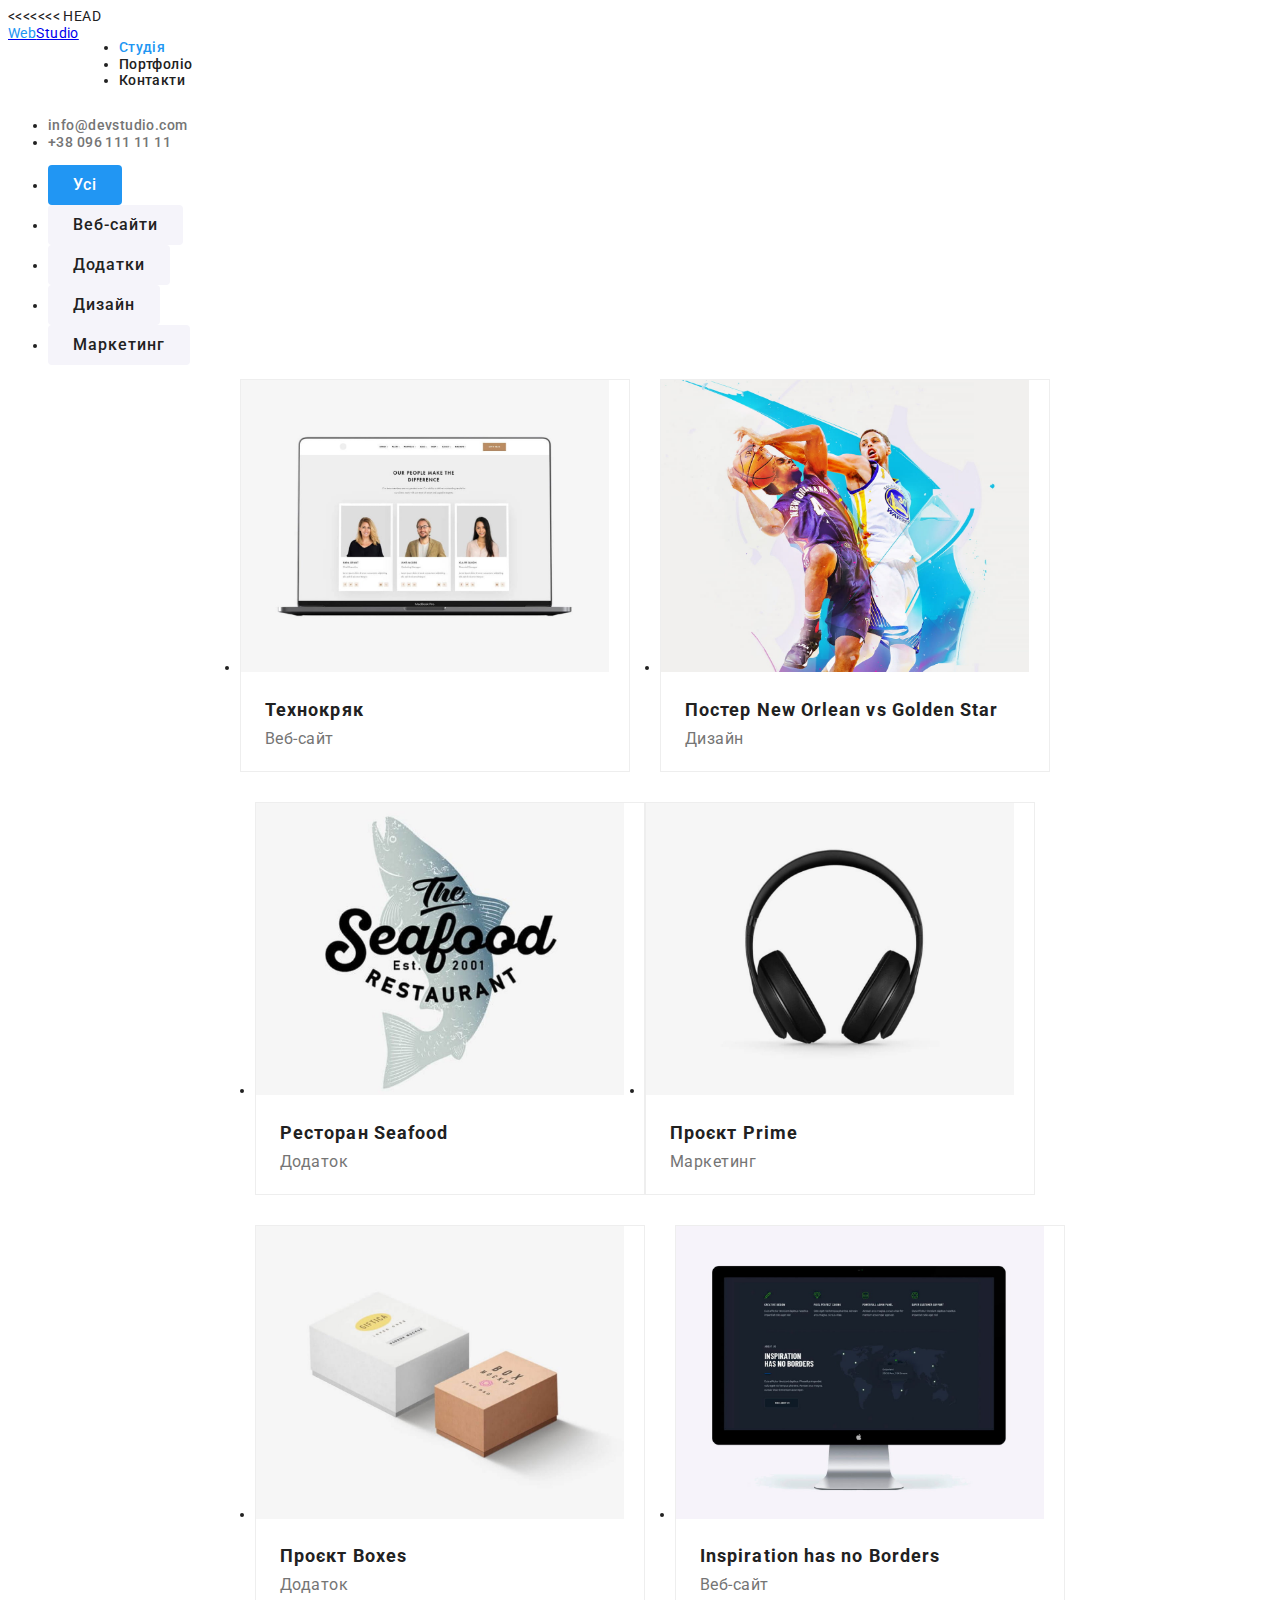
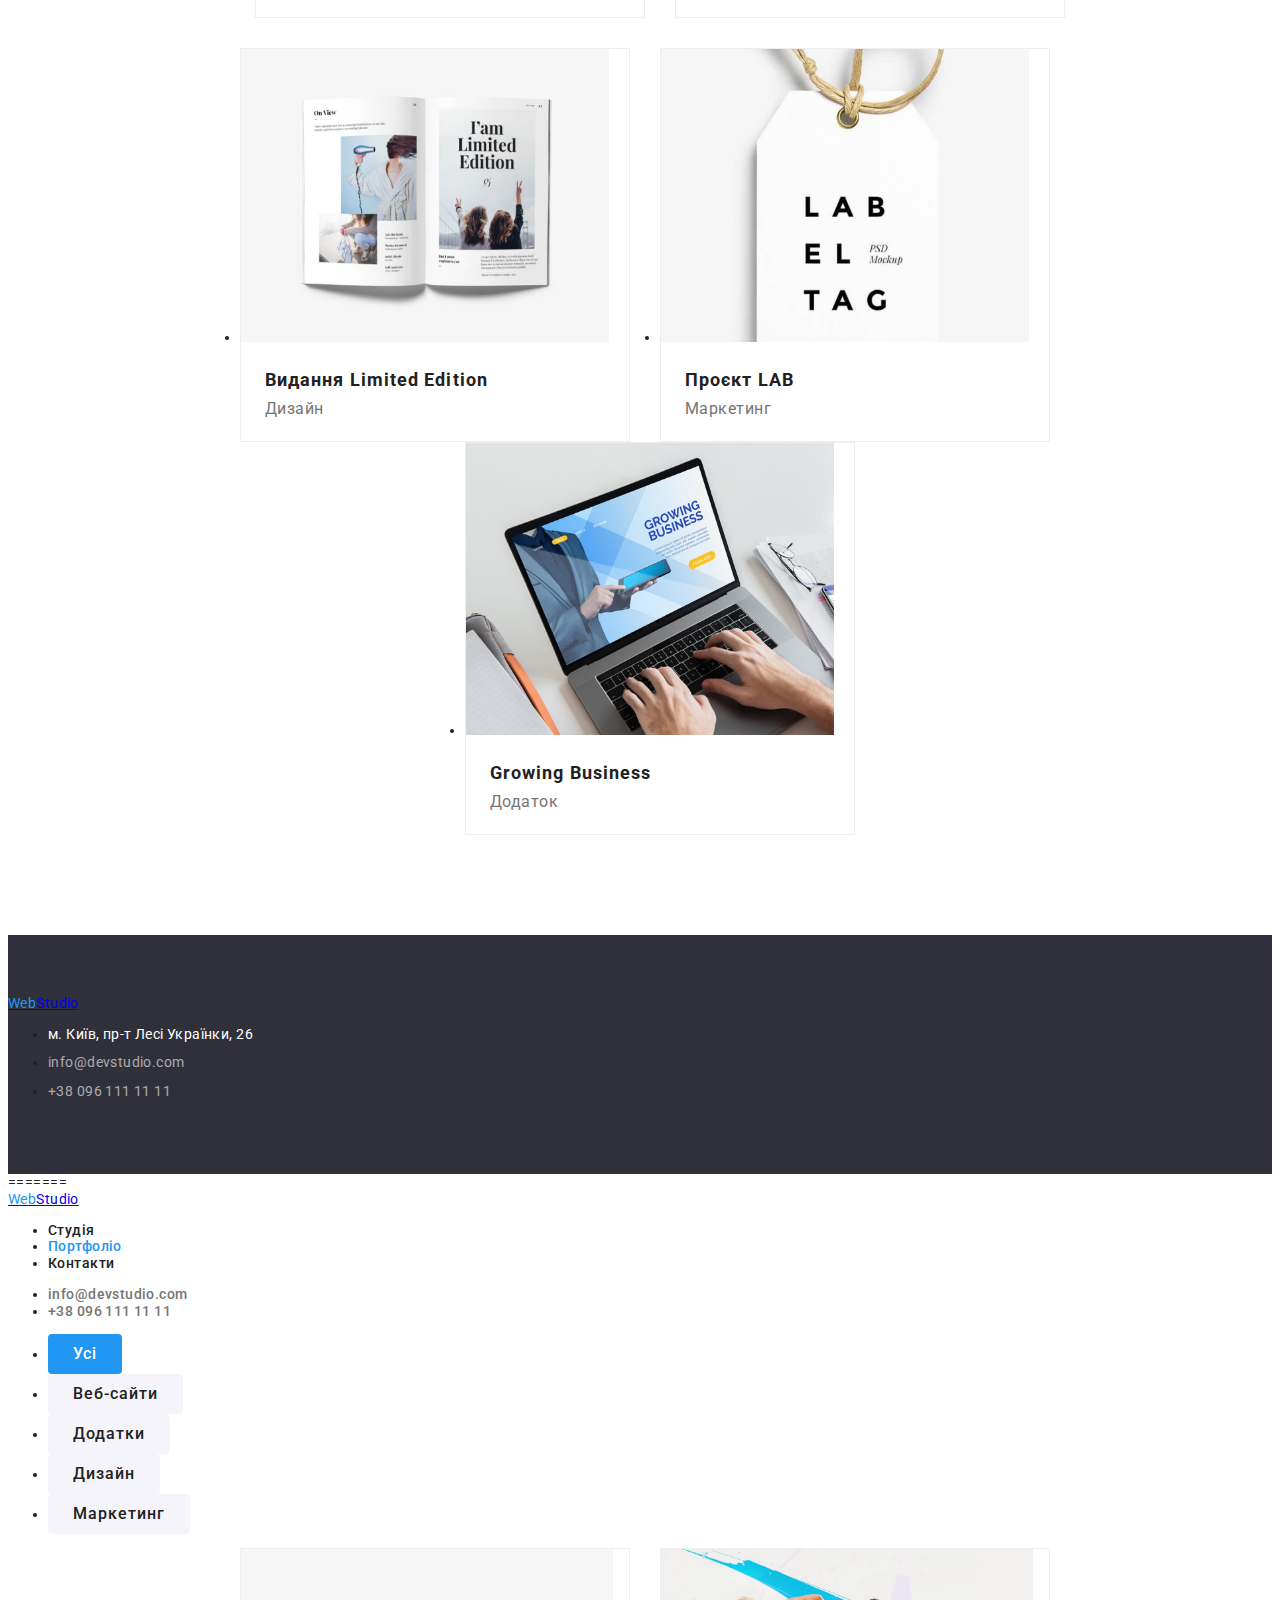
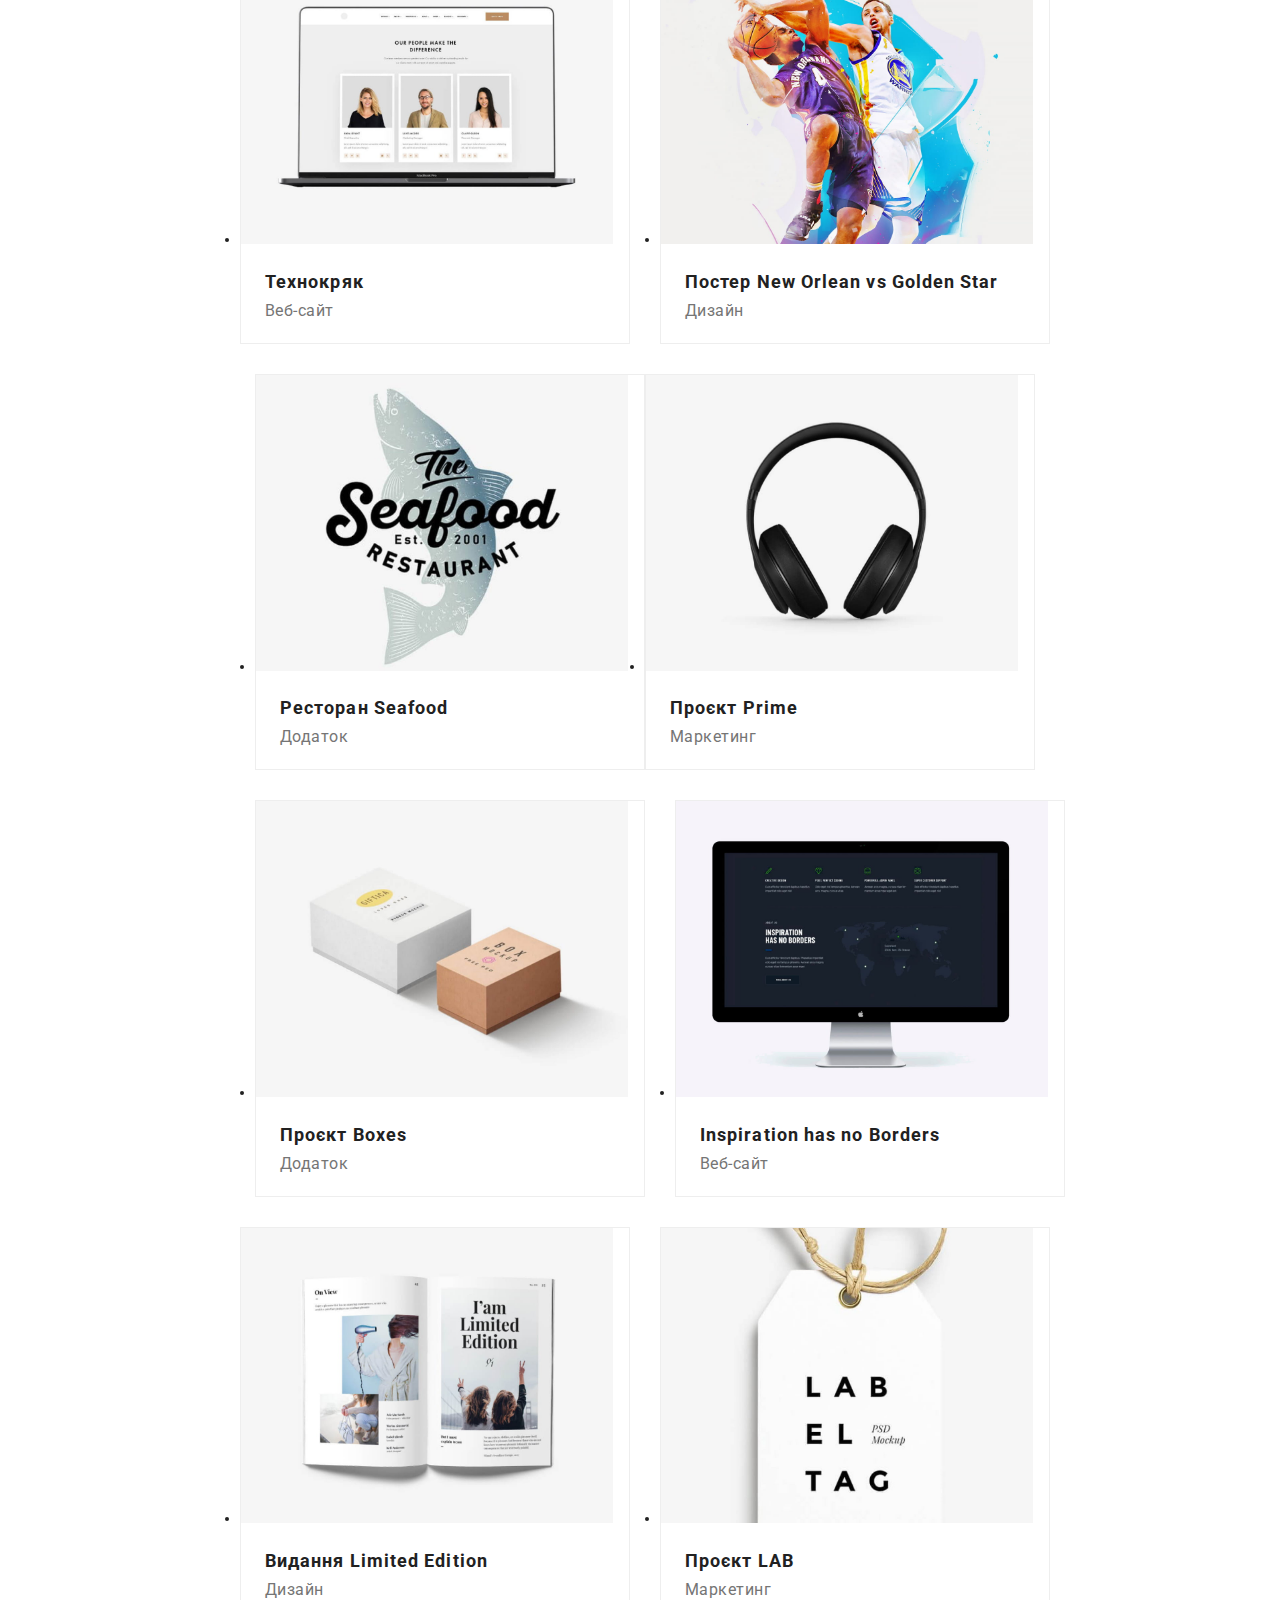
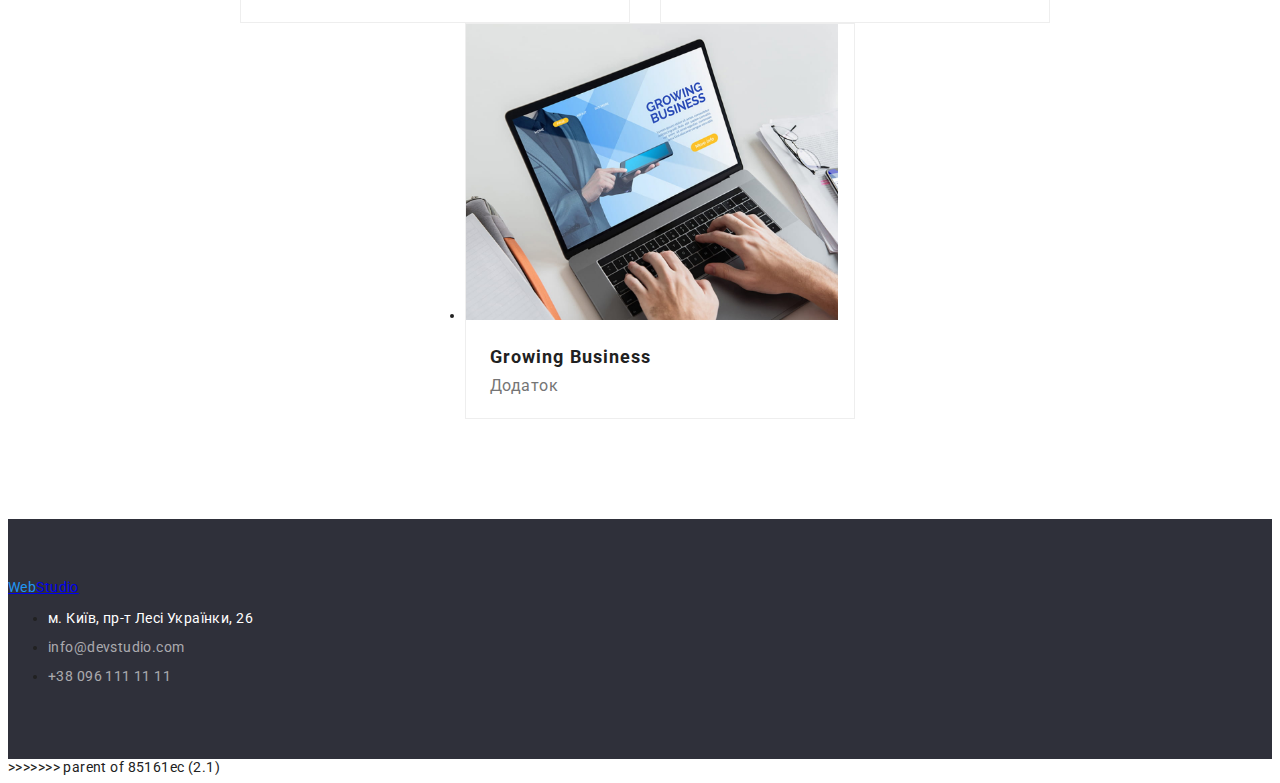
==== commit ebfcae4b: "1.1" ====
--- a/portfolio.html
+++ b/portfolio.html
@@ -15,18 +15,17 @@
       <link rel="preconnect" href="https://fonts.gstatic.com" crossorigin>
       <link href="https://fonts.googleapis.com/css2?family=Raleway:wght@700&family=Roboto:wght@400;500;700;900&display=swap" rel="stylesheet">
     
-   <!-- Підключення стилів -->
-
-      <link rel="stylesheet" href="https://cdnjs.cloudflare.com/ajax/libs/modern-normalize/1.1.0/modern-normalize.min.css">
+    <!-- Підключення інших файлів -->
 
       <link rel="stylesheet" href="./css/styles.css">
-      
+
   </head>
 
   <body>
          
     <!-- Шапка з основними посиланнями -->
 
+<<<<<<< HEAD
     <header class="hat container">
       
       <nav class="nav-site">
@@ -195,5 +194,173 @@
       </div>
     </footer>
      
+=======
+    <!-- Шапка з основними посиланнями -->
+
+    <header>
+      
+      <nav>
+
+        <!-- Логотип -->
+
+        <a href="./index.html" class="logo"><span class="add-logo">Web</span>Studio</a>
+
+        <!-- Вкладки -->
+
+        <ul class="site-nav list">
+          <li><a href="./index.html" class="link ">Студія</a></li>
+          <li><a href="./portfolio.html" class="link current">Портфоліо</a></li>
+          <li><a href="#" class="link">Контакти</a></li>
+        </ul>
+      </nav>
+
+      <!-- Авторизація -->
+
+      <ul class="auth-nav list">
+        <li><a href="mailto:info@devstudio.com" class="link">info@devstudio.com</a></li>
+        <li><a href="tel:+380961111111" class="link">+38 096 111 11 11</a></li>
+      </ul>
+
+    </header>
+
+    <!-- Основне поле -->
+
+    <main>
+
+      <!-- Фільтр робіт -->
+      
+       <ul class="filter list">
+          <li><button class="button-filter current" type="button">Усі</button></li>
+          <li><button class="button-filter" type="button">Веб-сайти</button></li>
+          <li><button class="button-filter" type="button">Додатки</button></li>
+          <li><button class="button-filter" type="button">Дизайн</button></li>
+          <li><button class="button-filter" type="button">Маркетинг</button></li>
+       </ul>
+
+      <!-- Макети робіт -->
+
+       <ul class="layouts-works list">
+        <li class="exampel">
+          <img src="./images/portfolio-1.jpg" 
+               alt="MacBook Pro з відкритим сайтом" 
+               width="372">
+          <!-- <p class="descr">Lorem ipsum dolor sit amet consectetur adipisicing elit. 
+            Accusamus voluptate distinctio corrupti alias voluptas vel, 
+            quis illum nemo suscipit cupiditate.</p> -->
+          <h3>Технокряк</h3>
+          <p>Веб-сайт</p>
+        </li>
+        <li class="exampel">
+          <img src="./images/portfolio-2.jpg" 
+               alt="Два баскетболіста в боротьбі за м'яч"
+               width="372">
+          <!-- <p class="descr">Lorem ipsum dolor sit amet consectetur adipisicing elit. 
+            Dolorum maxime accusantium magnam suscipit optio 
+            ad nisi possimus unde doloribus animi.</p> -->
+          <h3>Постер New Orlean vs Golden Star</h3>
+          <p>Дизайн</p>
+        </li>
+        <li class="exampel">
+          <img src="./images/portfolio-3.jpg" 
+               alt="Емблема ресторану SeaFood"
+               width="372">
+          <!-- <p class="descr">Lorem ipsum dolor sit amet, consectetur adipisicing elit. 
+            Dolores et esse iste perspiciatis asperiores 
+            ab dolore mollitia odio pariatur dolorem!</p> -->
+          <h3>Ресторан Seafood</h3>
+          <p>Додаток</p>
+        </li>
+        <li class="exampel">
+          <img src="./images/portfolio-4.jpg" 
+               alt="Навушники"
+               width="372">
+          <!-- <p class="descr">Lorem ipsum dolor sit amet, consectetur adipisicing elit. 
+            Excepturi repudiandae magni nulla dolores, ipsam ullam. 
+            Sapiente inventore nemo laborum ad?</p> -->
+          <h3>Проєкт Prime</h3>
+          <p>Маркетинг</p>
+        </li>
+        <li class="exampel">
+          <img src="./images/portfolio-5.jpg" 
+               alt="Коробки з товаром"
+               width="372">
+          <!-- <p class="descr">Lorem, ipsum dolor sit amet consectetur adipisicing elit. 
+            Cupiditate sapiente suscipit adipisci quam architecto libero omnis perferendis enim! 
+            Deleniti, necessitatibus!</p> -->
+          <h3>Проєкт Boxes</h3>
+          <p>Додаток</p>
+        </li>
+        <li class="exampel">
+          <img src="./images/portfolio-6.jpg" 
+               alt="Монітор з відкритим сайтом"
+               width="372">
+          <!-- <p class="descr">Lorem ipsum dolor sit amet consectetur adipisicing elit. 
+            Distinctio voluptatem quisquam impedit natus libero laudantium a, 
+            iure quae facere eligendi?</p> -->
+          <h3>Inspiration has no Borders</h3>
+          <p>Веб-сайт</p>
+        </li>
+        <li class="exampel">
+          <img src="./images/portfolio-7.jpg" 
+               alt="Книга Limited Edition" 
+               width="372">
+          <!-- <p class="descr">Lorem ipsum dolor sit amet, consectetur adipisicing elit. 
+            Laudantium corporis repellendus molestias tenetur quis officia alias id nesciunt, 
+            quaerat cupiditate.</p> -->
+          <h3>Видання Limited Edition</h3>
+          <p>Дизайн</p>
+        </li>
+        <li class="exampel">
+          <img src="./images/portfolio-8.jpg" 
+               alt="Бірка з під одягу Label TAG"
+               width="372">
+          <!-- <p class="descr">Lorem ipsum dolor sit amet consectetur adipisicing elit. 
+            Totam aspernatur sequi laboriosam quam voluptas quisquam 
+            atque molestiae quo qui natus?</p> -->
+          <h3>Проєкт LAB</h3>
+          <p>Маркетинг</p>
+        </li>
+        <li class="exampel">
+          <img src="./images/portfolio-9.jpg" 
+               alt="Лептоп з відкритим сайтом Growing Business"
+               width="372">
+          <!-- <p class="descr">Lorem ipsum, dolor sit amet consectetur adipisicing elit. 
+            Assumenda architecto recusandae provident inventore natus 
+            porro fugiat consectetur quidem ipsa vel?</p> -->
+          <h3>Growing Business</h3>
+          <p>Додаток</p>
+        </li>
+       </ul>
+
+    </main>
+
+   <!-- Підвал з адресними даними та посиланням -->
+
+   <footer class="footer">
+
+    <!-- Логотип (дублювання) -->
+
+    <a href="./index.html" class="logo"><span class="add-logo">Web</span>Studio</a>
+
+    <!-- Адреса -->
+
+    <address class="address">
+      <ul class="address-item list">
+
+        <!-- Геодані -->
+
+        <li><a href="https://goo.gl/maps/CzCqxvyVuNfkv8wH7" 
+          class="geo-date link" 
+          target="_blank">м. Київ, пр-т Лесі Українки, 26</a></li>
+
+        <!-- Авторизація (дублювання) -->
+
+        <li><a href="mailto:info@devstudio.com" class="link">info@devstudio.com</a></li>
+        <li><a href="tel:+380961111111" class="link">+38 096 111 11 11</a></li>
+      </ul>
+    </address>
+
+  </footer>
+>>>>>>> parent of 85161ec (2.1)
   </body>
 </html>
--- a/css/styles.css
+++ b/css/styles.css
@@ -20,16 +20,6 @@
 
     /* Загальні властивості об'єктів*/
             
-        html {
-            box-sizing: border-box;
-            }  
-            
-        *,
-        *::before,
-        *::after {
-                 box-sizing: inherit;
-                }
-
         body {
             background-color: var(--full-white-color);
             color: var(--basic-black-color);
@@ -41,26 +31,28 @@
             line-height: 1.2;
             }
 
+<<<<<<< HEAD
         .container {
                     width: 1200px;
                     padding: 0 15px;
                     margin: 0 auto;
                  }
 
+=======
+>>>>>>> parent of 85161ec (2.1)
         .list {
             list-style: none;
-            padding: 0;
-            margin: 0;
             }
 
         .button {
                 background-color: var(--basic-blue-color);
                 color: var(--full-white-color);
 
-                min-width: 220px;
+                width: 220px;
                 height: 50px;
+
                 padding: 10px 32px;
-                border: 1px solid transparent;
+                border: none ;
                 border-radius: 4px;
                 }
 
@@ -69,24 +61,26 @@
                     background-color:var(--additional-blue-color)
                      }
 
+<<<<<<< HEAD
         .section {
                 padding-bottom: 100px;
                 }            
 
+=======
+>>>>>>> parent of 85161ec (2.1)
         .section-title {
                     color:var(--basic-black-color);
                     
                     font-weight: 700;
                     font-size: 36px;
                     
-                    text-align: center; 
-                    margin-top: 0; 
-                    margin-bottom: 50px;                    
+                    text-align: center;                      
                     }
 
 /* Головна сторінка сайту (Студія) */
         
         /* Шапка з основними посиланнями*/
+<<<<<<< HEAD
 
         .hat {
             display: flex;
@@ -99,6 +93,9 @@
                  display: flex;
                     }
 
+=======
+        
+>>>>>>> parent of 85161ec (2.1)
             /* Логотип */
 
             .logo {
@@ -117,6 +114,7 @@
 
             /* Вкладки  */
 
+<<<<<<< HEAD
             .site-nav {
                         display: flex;
                         margin-left: 100px;
@@ -127,6 +125,8 @@
                                             margin-right: 50px;
                                             }
 
+=======
+>>>>>>> parent of 85161ec (2.1)
             .site-nav .link:hover,
             .site-nav .link:focus {
                             color: var(--basic-blue-color);
@@ -147,6 +147,7 @@
 
             /* Авторизація */
 
+<<<<<<< HEAD
             .auth-nav {
                         display: flex;
                         margin-left: auto;
@@ -157,6 +158,8 @@
                                             margin-right: 50px;
                                             }
 
+=======
+>>>>>>> parent of 85161ec (2.1)
             .auth-nav .link:hover,
             .auth-nav .link:focus {
                                 color:var(--basic-blue-color);
@@ -175,10 +178,14 @@
 
             .hero {
                  background-color: var(--additional-background-gray-color);
+<<<<<<< HEAD
                  
                  text-align: center; 
                  padding: 200px 0;
                 }
+=======
+                 }
+>>>>>>> parent of 85161ec (2.1)
 
             .hero-title {
                     color: var(--full-white-color);
@@ -187,10 +194,9 @@
                     font-size: 44px;
                     line-height: 1.35;                               
                     letter-spacing:0.06em;
-                    
+
+                    text-align: center; 
                     text-transform: uppercase;
-                    margin-top: 0;
-                    margin-bottom: 30px;
                      }
 
             .button.primary {
@@ -200,13 +206,16 @@
                         line-height: 1.5;
                         letter-spacing: 0.06em;
 
-                        display: inline-block;
+                        display: flex;
+                        align-items: center;
+                        text-align: center;  
+
                         cursor: pointer;
-                                 
                         }
 
         /* Блок - Особливості роботи компанії */
             
+<<<<<<< HEAD
             .hidden {
                     display: none;
                     }
@@ -221,22 +230,22 @@
                                                 margin-right: 30px;
                                                 }
             
+=======
+>>>>>>> parent of 85161ec (2.1)
             .features-work h3 {
                             font-size: 14px;
                             
                             text-transform: uppercase;
-                            margin-top: 0;
-                            margin-bottom: 12px;
                         }
 
             .features-work p {
                             color: var(--basic-gray-color);
 
                             line-height: 1.5;
-                            margin: 0;
                             } 
             
         /* Блок - Візуалізація роботи компанії */
+<<<<<<< HEAD
            
             .visual {
                     display:flex;
@@ -274,13 +283,16 @@
                              margin-bottom: 32px;
                             } 
 
+=======
+            
+        /* Блок  - Команда співробітників */
+            
+>>>>>>> parent of 85161ec (2.1)
             .team h3 {
                     font-weight: 500;
                     font-size: 16px;
                                 
                     text-align: center;
-                    margin-top: 0;
-                    margin-bottom: 12px;
                     }
 
             .team p {
@@ -289,7 +301,6 @@
                     font-size: 16px;
                                     
                     text-align: center;
-                    margin: 0;
                     }
 
         /* Підвал з адресними даними та посиланням */
@@ -302,7 +313,11 @@
                 }
 
             /* Логотип (дублювання)  */
-            
+<<<<<<< HEAD
+            
+=======
+
+>>>>>>> parent of 85161ec (2.1)
             .footer .logo {
                         color: var(--full-white-color); 
                         
@@ -342,6 +357,7 @@
     /* Основне поле */
     
         /* Фільтр робіт */
+<<<<<<< HEAD
         
         .filter {
                 display:flex;
@@ -350,6 +366,8 @@
                 margin-top: 100px;
                 margin-bottom: 50px;
                 }
+=======
+>>>>>>> parent of 85161ec (2.1)
 
         .filter .item:not(:last-child) {
                                     margin-right: 8px;
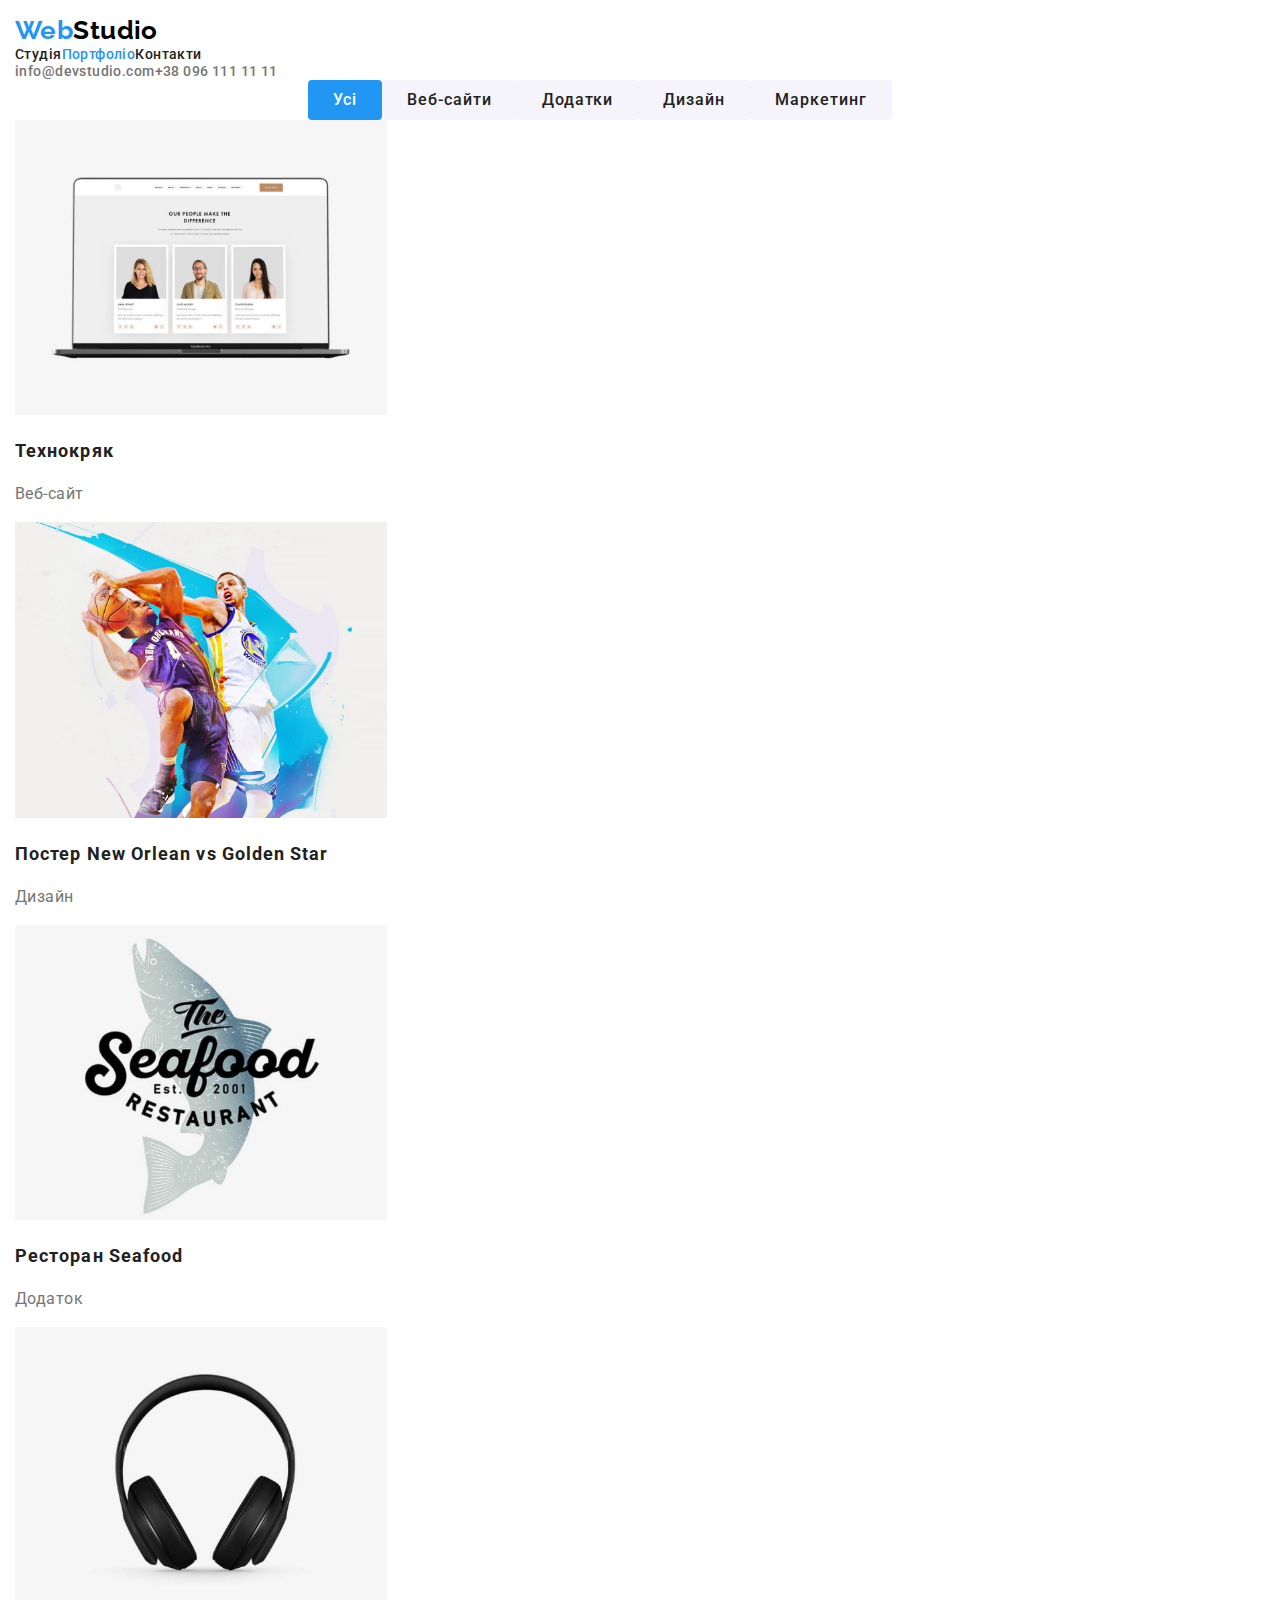
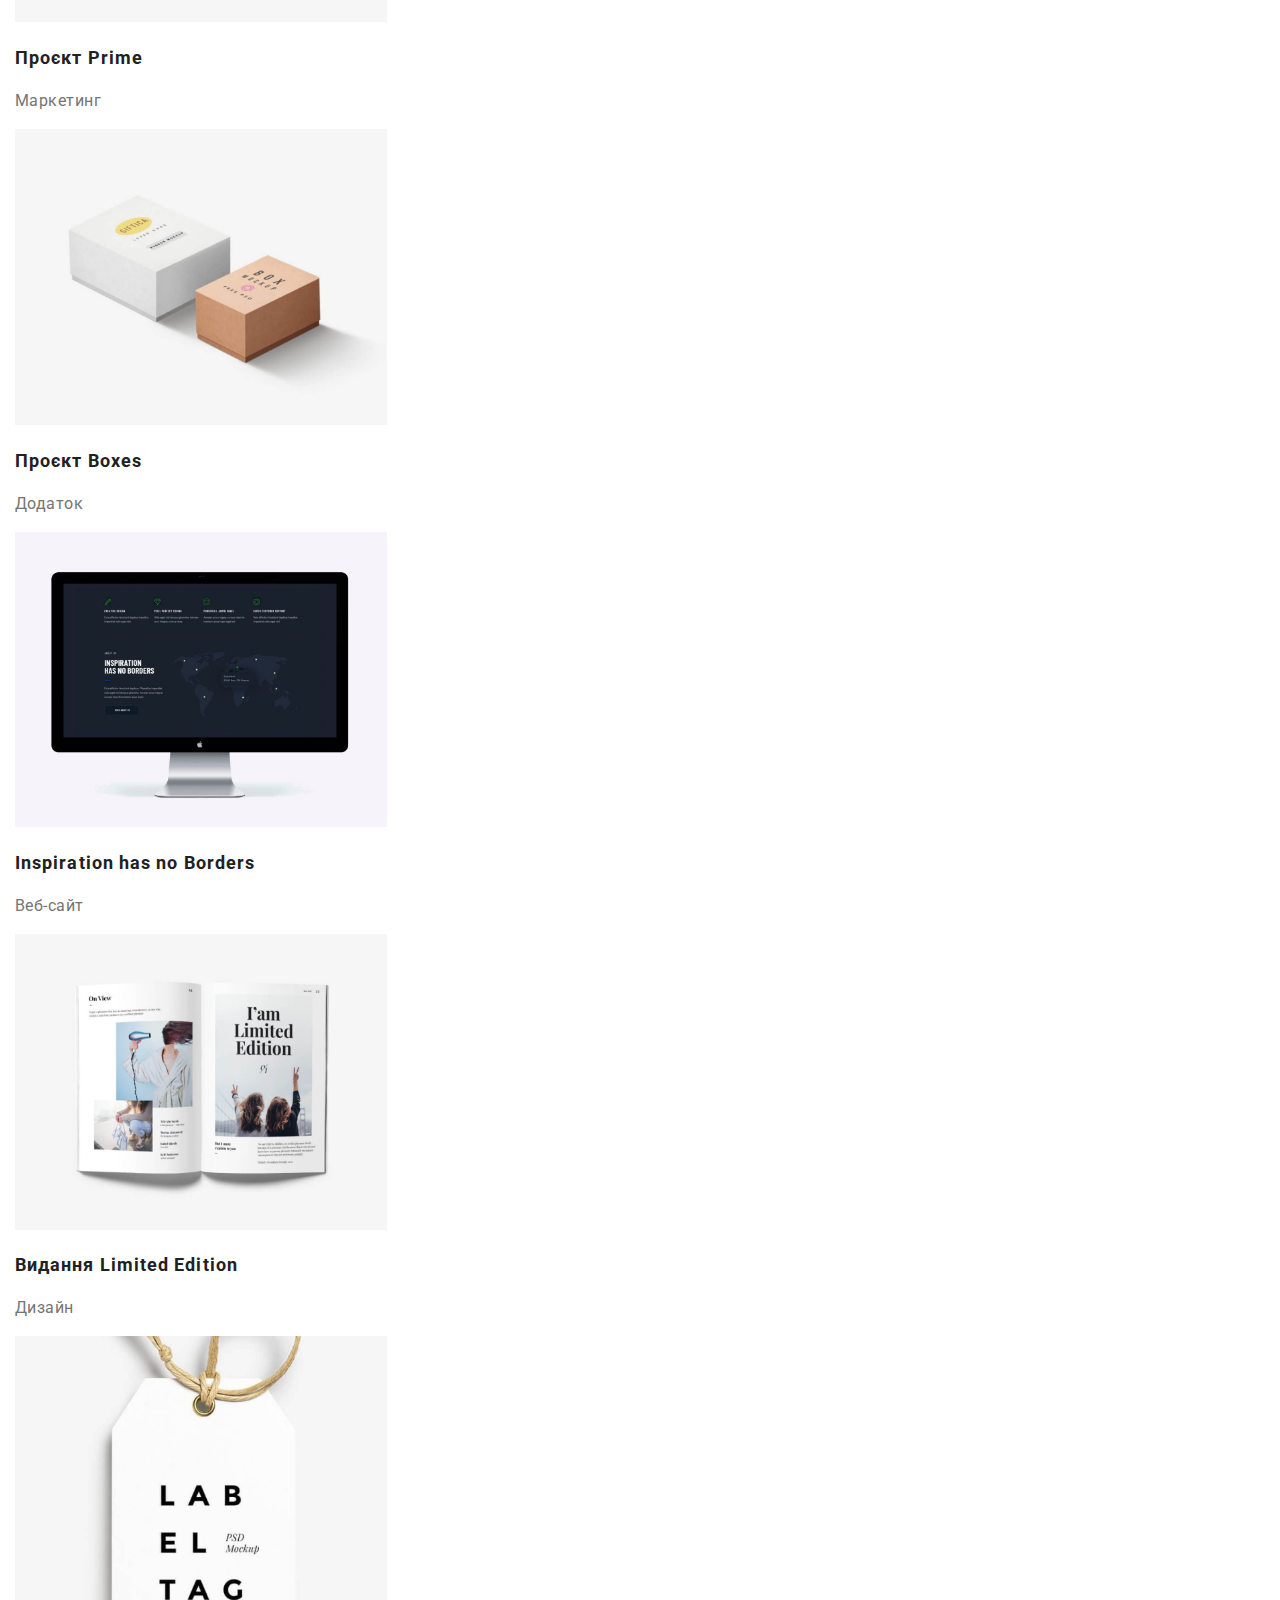
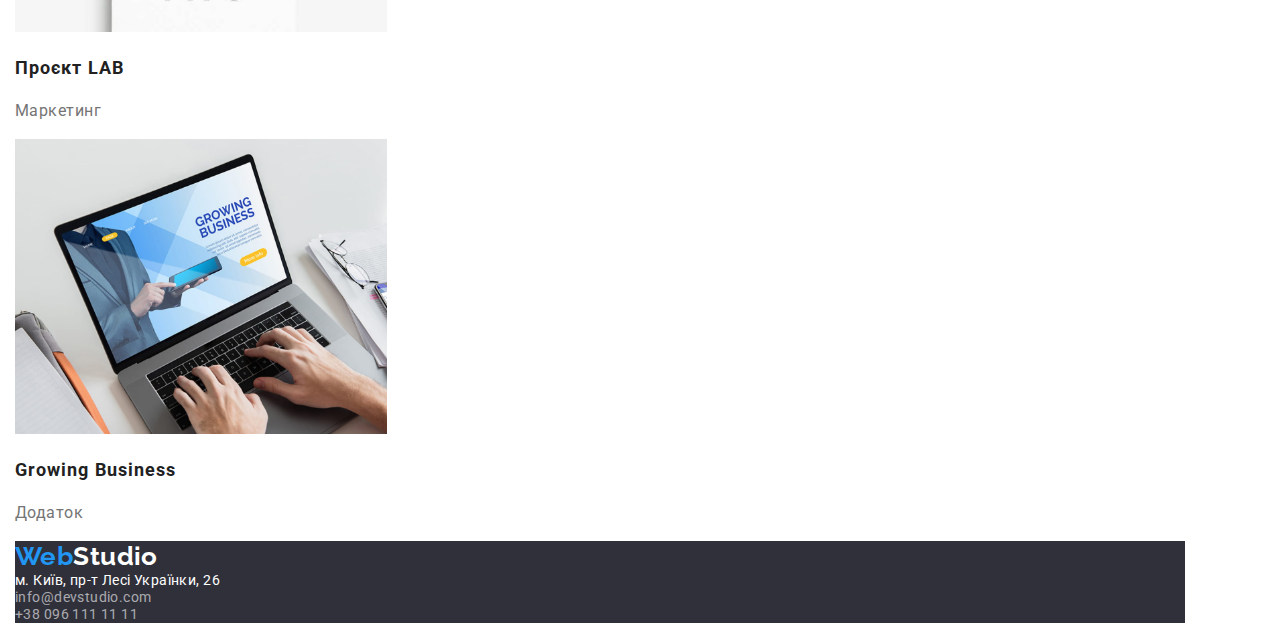
==== commit 37d53d13: "Revert "1.1"" ====
--- a/portfolio.html
+++ b/portfolio.html
@@ -15,352 +15,186 @@
       <link rel="preconnect" href="https://fonts.gstatic.com" crossorigin>
       <link href="https://fonts.googleapis.com/css2?family=Raleway:wght@700&family=Roboto:wght@400;500;700;900&display=swap" rel="stylesheet">
     
-    <!-- Підключення інших файлів -->
+   <!-- Підключення стилів -->
+
+      <link rel="stylesheet" href="https://cdnjs.cloudflare.com/ajax/libs/modern-normalize/1.1.0/modern-normalize.min.css">
 
       <link rel="stylesheet" href="./css/styles.css">
-
+      
   </head>
 
   <body>
-         
-    <!-- Шапка з основними посиланнями -->
-
-<<<<<<< HEAD
-    <header class="hat container">
+
+    <div class="container">
       
-      <nav class="nav-site">
-
-        <!-- Логотип -->
+      <!-- Шапка з основними посиланнями -->
+
+      <header>
+        
+        <nav>
+
+          <!-- Логотип -->
+
+          <a href="./index.html" class="logo"><span class="add-logo">Web</span>Studio</a>
+
+          <!-- Вкладки -->
+
+          <ul class="site-nav list">
+            <li><a href="./index.html" class="link ">Студія</a></li>
+            <li><a href="./portfolio.html" class="link current">Портфоліо</a></li>
+            <li><a href="#" class="link">Контакти</a></li>
+          </ul>
+        </nav>
+
+        <!-- Авторизація -->
+
+        <ul class="auth-nav list">
+          <li><a href="mailto:info@devstudio.com" class="link">info@devstudio.com</a></li>
+          <li><a href="tel:+380961111111" class="link">+38 096 111 11 11</a></li>
+        </ul>
+
+      </header>
+
+      <!-- Основне поле -->
+
+      <main>
+
+        <!-- Фільтр робіт -->
+        
+        <ul class="filter list">
+            <li><button class="button-filter current" type="button">Усі</button></li>
+            <li><button class="button-filter" type="button">Веб-сайти</button></li>
+            <li><button class="button-filter" type="button">Додатки</button></li>
+            <li><button class="button-filter" type="button">Дизайн</button></li>
+            <li><button class="button-filter" type="button">Маркетинг</button></li>
+        </ul>
+
+        <!-- Макети робіт -->
+
+        <ul class="layouts-works list">
+          <li class="exampel">
+            <img src="./images/portfolio-1.jpg" 
+                alt="MacBook Pro з відкритим сайтом" 
+                width="372">
+            <!-- <p class="descr">Lorem ipsum dolor sit amet consectetur adipisicing elit. 
+              Accusamus voluptate distinctio corrupti alias voluptas vel, 
+              quis illum nemo suscipit cupiditate.</p> -->
+            <h3>Технокряк</h3>
+            <p>Веб-сайт</p>
+          </li>
+          <li class="exampel">
+            <img src="./images/portfolio-2.jpg" 
+                alt="Два баскетболіста в боротьбі за м'яч"
+                width="372">
+            <!-- <p class="descr">Lorem ipsum dolor sit amet consectetur adipisicing elit. 
+              Dolorum maxime accusantium magnam suscipit optio 
+              ad nisi possimus unde doloribus animi.</p> -->
+            <h3>Постер New Orlean vs Golden Star</h3>
+            <p>Дизайн</p>
+          </li>
+          <li class="exampel">
+            <img src="./images/portfolio-3.jpg" 
+                alt="Емблема ресторану SeaFood"
+                width="372">
+            <!-- <p class="descr">Lorem ipsum dolor sit amet, consectetur adipisicing elit. 
+              Dolores et esse iste perspiciatis asperiores 
+              ab dolore mollitia odio pariatur dolorem!</p> -->
+            <h3>Ресторан Seafood</h3>
+            <p>Додаток</p>
+          </li>
+          <li class="exampel">
+            <img src="./images/portfolio-4.jpg" 
+                alt="Навушники"
+                width="372">
+            <!-- <p class="descr">Lorem ipsum dolor sit amet, consectetur adipisicing elit. 
+              Excepturi repudiandae magni nulla dolores, ipsam ullam. 
+              Sapiente inventore nemo laborum ad?</p> -->
+            <h3>Проєкт Prime</h3>
+            <p>Маркетинг</p>
+          </li>
+          <li class="exampel">
+            <img src="./images/portfolio-5.jpg" 
+                alt="Коробки з товаром"
+                width="372">
+            <!-- <p class="descr">Lorem, ipsum dolor sit amet consectetur adipisicing elit. 
+              Cupiditate sapiente suscipit adipisci quam architecto libero omnis perferendis enim! 
+              Deleniti, necessitatibus!</p> -->
+            <h3>Проєкт Boxes</h3>
+            <p>Додаток</p>
+          </li>
+          <li class="exampel">
+            <img src="./images/portfolio-6.jpg" 
+                alt="Монітор з відкритим сайтом"
+                width="372">
+            <!-- <p class="descr">Lorem ipsum dolor sit amet consectetur adipisicing elit. 
+              Distinctio voluptatem quisquam impedit natus libero laudantium a, 
+              iure quae facere eligendi?</p> -->
+            <h3>Inspiration has no Borders</h3>
+            <p>Веб-сайт</p>
+          </li>
+          <li class="exampel">
+            <img src="./images/portfolio-7.jpg" 
+                alt="Книга Limited Edition" 
+                width="372">
+            <!-- <p class="descr">Lorem ipsum dolor sit amet, consectetur adipisicing elit. 
+              Laudantium corporis repellendus molestias tenetur quis officia alias id nesciunt, 
+              quaerat cupiditate.</p> -->
+            <h3>Видання Limited Edition</h3>
+            <p>Дизайн</p>
+          </li>
+          <li class="exampel">
+            <img src="./images/portfolio-8.jpg" 
+                alt="Бірка з під одягу Label TAG"
+                width="372">
+            <!-- <p class="descr">Lorem ipsum dolor sit amet consectetur adipisicing elit. 
+              Totam aspernatur sequi laboriosam quam voluptas quisquam 
+              atque molestiae quo qui natus?</p> -->
+            <h3>Проєкт LAB</h3>
+            <p>Маркетинг</p>
+          </li>
+          <li class="exampel">
+            <img src="./images/portfolio-9.jpg" 
+                alt="Лептоп з відкритим сайтом Growing Business"
+                width="372">
+            <!-- <p class="descr">Lorem ipsum, dolor sit amet consectetur adipisicing elit. 
+              Assumenda architecto recusandae provident inventore natus 
+              porro fugiat consectetur quidem ipsa vel?</p> -->
+            <h3>Growing Business</h3>
+            <p>Додаток</p>
+          </li>
+        </ul>
+
+      </main>
+
+      <!-- Підвал з адресними даними та посиланням -->
+
+      <footer class="footer">
+
+        <!-- Логотип (дублювання) -->
 
         <a href="./index.html" class="logo"><span class="add-logo">Web</span>Studio</a>
 
-        <!-- Вкладки -->
-
-        <ul class="site-nav list">
-          <li class="item"><a href="./index.html" class="link current">Студія</a></li>
-          <li class="item"><a href="./portfolio.html" class="link">Портфоліо</a></li>
-          <li class="item"><a href="#" class="link">Контакти</a></li>
-        </ul>
-      </nav>
-
-      <!-- Авторизація -->
-
-      <ul class="auth-nav list">
-        <li class="item"><a href="mailto:info@devstudio.com" class="link">info@devstudio.com</a></li>
-        <li class="item"><a href="tel:+380961111111" class="link">+38 096 111 11 11</a></li>
-      </ul>
-
-    </header>
-
-    <!-- Основне поле -->
-
-    <main class="container">
-
-      <!-- Фільтр робіт -->
-      
-      <ul class="filter list">
-          <li class="item"><button class="button-filter current" type="button">Усі</button></li>
-          <li class="item"><button class="button-filter" type="button">Веб-сайти</button></li>
-          <li class="item"><button class="button-filter" type="button">Додатки</button></li>
-          <li class="item"><button class="button-filter" type="button">Дизайн</button></li>
-          <li class="item"><button class="button-filter" type="button">Маркетинг</button></li>
-      </ul>
-
-      <!-- Макети робіт -->
-
-      <ul class="layouts-works list">
-        <li class="exampel">
-          <img src="./images/portfolio-1.jpg" 
-              alt="MacBook Pro з відкритим сайтом" 
-              width="368">
-          <!-- <p class="descr">Lorem ipsum dolor sit amet consectetur adipisicing elit. 
-            Accusamus voluptate distinctio corrupti alias voluptas vel, 
-            quis illum nemo suscipit cupiditate.</p> -->
-          <h3>Технокряк</h3>
-          <p>Веб-сайт</p>
-        </li>
-        <li class="exampel">
-          <img src="./images/portfolio-2.jpg" 
-              alt="Два баскетболіста в боротьбі за м'яч"
-              width="368">
-          <!-- <p class="descr">Lorem ipsum dolor sit amet consectetur adipisicing elit. 
-            Dolorum maxime accusantium magnam suscipit optio 
-            ad nisi possimus unde doloribus animi.</p> -->
-          <h3>Постер New Orlean vs Golden Star</h3>
-          <p>Дизайн</p>
-        </li>
-        <li class="exampel">
-          <img src="./images/portfolio-3.jpg" 
-              alt="Емблема ресторану SeaFood"
-              width="368">
-          <!-- <p class="descr">Lorem ipsum dolor sit amet, consectetur adipisicing elit. 
-            Dolores et esse iste perspiciatis asperiores 
-            ab dolore mollitia odio pariatur dolorem!</p> -->
-          <h3>Ресторан Seafood</h3>
-          <p>Додаток</p>
-        </li>
-        <li class="exampel">
-          <img src="./images/portfolio-4.jpg" 
-              alt="Навушники"
-              width="368">
-          <!-- <p class="descr">Lorem ipsum dolor sit amet, consectetur adipisicing elit. 
-            Excepturi repudiandae magni nulla dolores, ipsam ullam. 
-            Sapiente inventore nemo laborum ad?</p> -->
-          <h3>Проєкт Prime</h3>
-          <p>Маркетинг</p>
-        </li>
-        <li class="exampel">
-          <img src="./images/portfolio-5.jpg" 
-              alt="Коробки з товаром"
-              width="368">
-          <!-- <p class="descr">Lorem, ipsum dolor sit amet consectetur adipisicing elit. 
-            Cupiditate sapiente suscipit adipisci quam architecto libero omnis perferendis enim! 
-            Deleniti, necessitatibus!</p> -->
-          <h3>Проєкт Boxes</h3>
-          <p>Додаток</p>
-        </li>
-        <li class="exampel">
-          <img src="./images/portfolio-6.jpg" 
-              alt="Монітор з відкритим сайтом"
-              width="368">
-          <!-- <p class="descr">Lorem ipsum dolor sit amet consectetur adipisicing elit. 
-            Distinctio voluptatem quisquam impedit natus libero laudantium a, 
-            iure quae facere eligendi?</p> -->
-          <h3>Inspiration has no Borders</h3>
-          <p>Веб-сайт</p>
-        </li>
-        <li class="exampel">
-          <img src="./images/portfolio-7.jpg" 
-              alt="Книга Limited Edition" 
-              width="368">
-          <!-- <p class="descr">Lorem ipsum dolor sit amet, consectetur adipisicing elit. 
-            Laudantium corporis repellendus molestias tenetur quis officia alias id nesciunt, 
-            quaerat cupiditate.</p> -->
-          <h3>Видання Limited Edition</h3>
-          <p>Дизайн</p>
-        </li>
-        <li class="exampel">
-          <img src="./images/portfolio-8.jpg" 
-              alt="Бірка з під одягу Label TAG"
-              width="368">
-          <!-- <p class="descr">Lorem ipsum dolor sit amet consectetur adipisicing elit. 
-            Totam aspernatur sequi laboriosam quam voluptas quisquam 
-            atque molestiae quo qui natus?</p> -->
-          <h3>Проєкт LAB</h3>
-          <p>Маркетинг</p>
-        </li>
-        <li class="exampel">
-          <img src="./images/portfolio-9.jpg" 
-              alt="Лептоп з відкритим сайтом Growing Business"
-              width="368">
-          <!-- <p class="descr">Lorem ipsum, dolor sit amet consectetur adipisicing elit. 
-            Assumenda architecto recusandae provident inventore natus 
-            porro fugiat consectetur quidem ipsa vel?</p> -->
-          <h3>Growing Business</h3>
-          <p>Додаток</p>
-        </li>
-      </ul>
-
-    </main>
-
-    <!-- Підвал з адресними даними та посиланням -->
-
-    <footer class="footer">
-  
-      <div class="container">
-
-        <!-- Логотип (дублювання) -->
-
-        <a href="./index.html" class="logo"><span class="add-logo">Web</span>Studio</a>
-  
         <!-- Адреса -->
-  
+
         <address class="address">
           <ul class="address-item list">
-  
+
             <!-- Геодані -->
-  
+
             <li><a href="https://goo.gl/maps/CzCqxvyVuNfkv8wH7" 
-                class="geo-date link" 
-                target="_blank">м. Київ, пр-т Лесі Українки, 26</a></li>
-  
+              class="geo-date link" 
+              target="_blank">м. Київ, пр-т Лесі Українки, 26</a></li>
+
             <!-- Авторизація (дублювання) -->
-  
+
             <li><a href="mailto:info@devstudio.com" class="link">info@devstudio.com</a></li>
             <li><a href="tel:+380961111111" class="link">+38 096 111 11 11</a></li>
           </ul>
         </address>
 
-      </div>
-    </footer>
-     
-=======
-    <!-- Шапка з основними посиланнями -->
-
-    <header>
-      
-      <nav>
-
-        <!-- Логотип -->
-
-        <a href="./index.html" class="logo"><span class="add-logo">Web</span>Studio</a>
-
-        <!-- Вкладки -->
-
-        <ul class="site-nav list">
-          <li><a href="./index.html" class="link ">Студія</a></li>
-          <li><a href="./portfolio.html" class="link current">Портфоліо</a></li>
-          <li><a href="#" class="link">Контакти</a></li>
-        </ul>
-      </nav>
-
-      <!-- Авторизація -->
-
-      <ul class="auth-nav list">
-        <li><a href="mailto:info@devstudio.com" class="link">info@devstudio.com</a></li>
-        <li><a href="tel:+380961111111" class="link">+38 096 111 11 11</a></li>
-      </ul>
-
-    </header>
-
-    <!-- Основне поле -->
-
-    <main>
-
-      <!-- Фільтр робіт -->
-      
-       <ul class="filter list">
-          <li><button class="button-filter current" type="button">Усі</button></li>
-          <li><button class="button-filter" type="button">Веб-сайти</button></li>
-          <li><button class="button-filter" type="button">Додатки</button></li>
-          <li><button class="button-filter" type="button">Дизайн</button></li>
-          <li><button class="button-filter" type="button">Маркетинг</button></li>
-       </ul>
-
-      <!-- Макети робіт -->
-
-       <ul class="layouts-works list">
-        <li class="exampel">
-          <img src="./images/portfolio-1.jpg" 
-               alt="MacBook Pro з відкритим сайтом" 
-               width="372">
-          <!-- <p class="descr">Lorem ipsum dolor sit amet consectetur adipisicing elit. 
-            Accusamus voluptate distinctio corrupti alias voluptas vel, 
-            quis illum nemo suscipit cupiditate.</p> -->
-          <h3>Технокряк</h3>
-          <p>Веб-сайт</p>
-        </li>
-        <li class="exampel">
-          <img src="./images/portfolio-2.jpg" 
-               alt="Два баскетболіста в боротьбі за м'яч"
-               width="372">
-          <!-- <p class="descr">Lorem ipsum dolor sit amet consectetur adipisicing elit. 
-            Dolorum maxime accusantium magnam suscipit optio 
-            ad nisi possimus unde doloribus animi.</p> -->
-          <h3>Постер New Orlean vs Golden Star</h3>
-          <p>Дизайн</p>
-        </li>
-        <li class="exampel">
-          <img src="./images/portfolio-3.jpg" 
-               alt="Емблема ресторану SeaFood"
-               width="372">
-          <!-- <p class="descr">Lorem ipsum dolor sit amet, consectetur adipisicing elit. 
-            Dolores et esse iste perspiciatis asperiores 
-            ab dolore mollitia odio pariatur dolorem!</p> -->
-          <h3>Ресторан Seafood</h3>
-          <p>Додаток</p>
-        </li>
-        <li class="exampel">
-          <img src="./images/portfolio-4.jpg" 
-               alt="Навушники"
-               width="372">
-          <!-- <p class="descr">Lorem ipsum dolor sit amet, consectetur adipisicing elit. 
-            Excepturi repudiandae magni nulla dolores, ipsam ullam. 
-            Sapiente inventore nemo laborum ad?</p> -->
-          <h3>Проєкт Prime</h3>
-          <p>Маркетинг</p>
-        </li>
-        <li class="exampel">
-          <img src="./images/portfolio-5.jpg" 
-               alt="Коробки з товаром"
-               width="372">
-          <!-- <p class="descr">Lorem, ipsum dolor sit amet consectetur adipisicing elit. 
-            Cupiditate sapiente suscipit adipisci quam architecto libero omnis perferendis enim! 
-            Deleniti, necessitatibus!</p> -->
-          <h3>Проєкт Boxes</h3>
-          <p>Додаток</p>
-        </li>
-        <li class="exampel">
-          <img src="./images/portfolio-6.jpg" 
-               alt="Монітор з відкритим сайтом"
-               width="372">
-          <!-- <p class="descr">Lorem ipsum dolor sit amet consectetur adipisicing elit. 
-            Distinctio voluptatem quisquam impedit natus libero laudantium a, 
-            iure quae facere eligendi?</p> -->
-          <h3>Inspiration has no Borders</h3>
-          <p>Веб-сайт</p>
-        </li>
-        <li class="exampel">
-          <img src="./images/portfolio-7.jpg" 
-               alt="Книга Limited Edition" 
-               width="372">
-          <!-- <p class="descr">Lorem ipsum dolor sit amet, consectetur adipisicing elit. 
-            Laudantium corporis repellendus molestias tenetur quis officia alias id nesciunt, 
-            quaerat cupiditate.</p> -->
-          <h3>Видання Limited Edition</h3>
-          <p>Дизайн</p>
-        </li>
-        <li class="exampel">
-          <img src="./images/portfolio-8.jpg" 
-               alt="Бірка з під одягу Label TAG"
-               width="372">
-          <!-- <p class="descr">Lorem ipsum dolor sit amet consectetur adipisicing elit. 
-            Totam aspernatur sequi laboriosam quam voluptas quisquam 
-            atque molestiae quo qui natus?</p> -->
-          <h3>Проєкт LAB</h3>
-          <p>Маркетинг</p>
-        </li>
-        <li class="exampel">
-          <img src="./images/portfolio-9.jpg" 
-               alt="Лептоп з відкритим сайтом Growing Business"
-               width="372">
-          <!-- <p class="descr">Lorem ipsum, dolor sit amet consectetur adipisicing elit. 
-            Assumenda architecto recusandae provident inventore natus 
-            porro fugiat consectetur quidem ipsa vel?</p> -->
-          <h3>Growing Business</h3>
-          <p>Додаток</p>
-        </li>
-       </ul>
-
-    </main>
-
-   <!-- Підвал з адресними даними та посиланням -->
-
-   <footer class="footer">
-
-    <!-- Логотип (дублювання) -->
-
-    <a href="./index.html" class="logo"><span class="add-logo">Web</span>Studio</a>
-
-    <!-- Адреса -->
-
-    <address class="address">
-      <ul class="address-item list">
-
-        <!-- Геодані -->
-
-        <li><a href="https://goo.gl/maps/CzCqxvyVuNfkv8wH7" 
-          class="geo-date link" 
-          target="_blank">м. Київ, пр-т Лесі Українки, 26</a></li>
-
-        <!-- Авторизація (дублювання) -->
-
-        <li><a href="mailto:info@devstudio.com" class="link">info@devstudio.com</a></li>
-        <li><a href="tel:+380961111111" class="link">+38 096 111 11 11</a></li>
-      </ul>
-    </address>
-
-  </footer>
->>>>>>> parent of 85161ec (2.1)
+      </footer>
+  
+    </div>
+    
   </body>
 </html>
--- a/css/styles.css
+++ b/css/styles.css
@@ -11,7 +11,7 @@
             --basic-gray-color:#757575;
 
             --additional-background-gray-color:#2F303A;
-            --additional-gray-color:#F5F4FA;
+            --additional-button-gray-color:#F5F4FA;
             --additional-white-color:rgba(255, 255, 255, 0.6);
             --additional-blue-color:#188CE8;  
             --additional-purple-color:#800080;   
@@ -20,6 +20,16 @@
 
     /* Загальні властивості об'єктів*/
             
+        html {
+            box-sizing: border-box;
+            }  
+            
+        *,
+        *::before,
+        *::after {
+                 box-sizing: inherit;
+                }
+
         body {
             background-color: var(--full-white-color);
             color: var(--basic-black-color);
@@ -31,28 +41,25 @@
             line-height: 1.2;
             }
 
-<<<<<<< HEAD
         .container {
                     width: 1200px;
-                    padding: 0 15px;
-                    margin: 0 auto;
+                    padding: 15px;
                  }
 
-=======
->>>>>>> parent of 85161ec (2.1)
         .list {
             list-style: none;
+            padding: 0;
+            margin: 0;
             }
 
         .button {
                 background-color: var(--basic-blue-color);
                 color: var(--full-white-color);
 
-                width: 220px;
+                min-width: 220px;
                 height: 50px;
-
                 padding: 10px 32px;
-                border: none ;
+                border: 1px solid transparent;
                 border-radius: 4px;
                 }
 
@@ -61,51 +68,36 @@
                     background-color:var(--additional-blue-color)
                      }
 
-<<<<<<< HEAD
         .section {
-                padding-bottom: 100px;
-                }            
-
-=======
->>>>>>> parent of 85161ec (2.1)
+            padding-top: 100px;
+            padding-bottom: 100px;
+        }            
+
         .section-title {
                     color:var(--basic-black-color);
                     
                     font-weight: 700;
                     font-size: 36px;
                     
-                    text-align: center;                      
+                    text-align: center; 
+                    margin-top: 0; 
+                    margin-bottom: 50px;                    
                     }
 
 /* Головна сторінка сайту (Студія) */
         
         /* Шапка з основними посиланнями*/
-<<<<<<< HEAD
-
-        .hat {
-            display: flex;
-            align-items: center;
-
-            height: 80px;
-            }
-
-        .nav-site {
-                 display: flex;
-                    }
-
-=======
-        
->>>>>>> parent of 85161ec (2.1)
+
             /* Логотип */
 
             .logo {
                 color: var(--full-black-color);
                
                 text-decoration: none;
+                
                 font-family: 'Raleway';
                 font-weight: 700;
                 font-size: 26px;
-
                 }
 
             .add-logo {
@@ -114,19 +106,15 @@
 
             /* Вкладки  */
 
-<<<<<<< HEAD
             .site-nav {
                         display: flex;
-                        margin-left: 100px;
-                        align-items: center;
+                        
                          }
 
             .site-nav .item:not(:last-child) {
                                             margin-right: 50px;
                                             }
 
-=======
->>>>>>> parent of 85161ec (2.1)
             .site-nav .link:hover,
             .site-nav .link:focus {
                             color: var(--basic-blue-color);
@@ -137,8 +125,6 @@
                         color: var(--basic-black-color);
 
                         font-weight: 500;
-
-                        padding: 10px 0;
                          }                
            
             .site-nav .link.current {
@@ -147,45 +133,33 @@
 
             /* Авторизація */
 
-<<<<<<< HEAD
             .auth-nav {
                         display: flex;
-                        margin-left: auto;
                         }
-                        
-            
+
             .auth-nav .item:not(:last-child)  {
                                             margin-right: 50px;
                                             }
 
-=======
->>>>>>> parent of 85161ec (2.1)
             .auth-nav .link:hover,
             .auth-nav .link:focus {
-                                color:var(--basic-blue-color);
-                                 }
+                            color:var(--basic-blue-color);
+                        }
 
             .auth-nav .link {
-                            text-decoration: none;
-                            color: var(--basic-gray-color);
-
-                            font-weight: 500;
-
-                            padding: 10px 0;
+                        text-decoration: none;
+                        color: var(--basic-gray-color);
+
+                        font-weight: 500;
                             }   
                             
         /* Основний банер (Hero) */
 
             .hero {
                  background-color: var(--additional-background-gray-color);
-<<<<<<< HEAD
                  
                  text-align: center; 
-                 padding: 200px 0;
-                }
-=======
-                 }
->>>>>>> parent of 85161ec (2.1)
+                }
 
             .hero-title {
                     color: var(--full-white-color);
@@ -194,9 +168,10 @@
                     font-size: 44px;
                     line-height: 1.35;                               
                     letter-spacing:0.06em;
-
-                    text-align: center; 
+                    
                     text-transform: uppercase;
+                    margin-top: 0;
+                    margin-bottom: 30px;
                      }
 
             .button.primary {
@@ -206,93 +181,55 @@
                         line-height: 1.5;
                         letter-spacing: 0.06em;
 
-                        display: flex;
-                        align-items: center;
-                        text-align: center;  
-
+                        display: inline-block;
                         cursor: pointer;
+                                 
                         }
 
         /* Блок - Особливості роботи компанії */
             
-<<<<<<< HEAD
-            .hidden {
-                    display: none;
-                    }
-
             .features-work {
-                            display: flex;
-
-                            margin-top: 100px;
+                            margin-bottom: 100px;
                             }
-
-            .features-work .item:not(:last-child) {
-                                                margin-right: 30px;
-                                                }
-            
-=======
->>>>>>> parent of 85161ec (2.1)
+            
             .features-work h3 {
                             font-size: 14px;
                             
                             text-transform: uppercase;
+                            margin-top: 0;
+                            margin-bottom: 12px;
                         }
 
             .features-work p {
                             color: var(--basic-gray-color);
 
                             line-height: 1.5;
+                            margin: 0;
                             } 
             
         /* Блок - Візуалізація роботи компанії */
-<<<<<<< HEAD
            
             .visual {
-                    display:flex;
-                    } 
-                    
-            .visual .item:not(:last-child) {
-                                        margin-right: 27px;
-                                        }
+                
+                    }    
 
         /* Блок  - Команда співробітників */
-                                        
-            .section-team {
-                        background-color: var(--additional-gray-color);
-                        padding-top: 100px;
-                    }
-
-            .team {
-                   display: flex;
-                   justify-content: center; 
-                 }  
-            
-            .card-worker {
-                        background-color: var(--full-white-color);
-
-                        padding-bottom: 30px;
-
-                        box-shadow: 0px 10px 30px rgba(0, 0, 0, 0.12), 0px 10px 10px rgba(0, 0, 0, 0.14), 0px 20px 10px rgba(0, 0, 0, 0.2);
-                        border-radius: 0px 0px 4px 4px;
-                        }   
-
-            .card-worker:not(:last-child) {
-                                        margin-right: 30px;
-                                        }
+            
+            /* .team {
+                   display: flex; 
+                 }   */
+
             .card-worker img {
                              margin-bottom: 32px;
                             } 
 
-=======
-            
-        /* Блок  - Команда співробітників */
-            
->>>>>>> parent of 85161ec (2.1)
             .team h3 {
                     font-weight: 500;
                     font-size: 16px;
                                 
                     text-align: center;
+                    margin-top: 0;
+                    margin-bottom: 12px;
                     }
 
             .team p {
@@ -301,29 +238,24 @@
                     font-size: 16px;
                                     
                     text-align: center;
+                    margin: 0;
                     }
 
         /* Підвал з адресними даними та посиланням */
                  
         .footer {
                 background-color: var(--additional-background-gray-color);
-                
-                padding-top: 60px;
-                padding-bottom: 60px;
                 }
 
             /* Логотип (дублювання)  */
-<<<<<<< HEAD
-            
-=======
-
->>>>>>> parent of 85161ec (2.1)
+            
+            /* .footer a {
+                         margin-bottom: 20px;
+                        } */
+
             .footer .logo {
                         color: var(--full-white-color); 
-                        
-                        display: inline-block;
-                        margin-bottom: 20px; 
-                        }
+                         }
 
             /* Адреса */
 
@@ -339,11 +271,7 @@
             .address-item .link {
                             text-decoration: none;
                             color: var(--additional-white-color);
-                            }  
-
-            .address-item > li:not(:last-child) {
-                                            margin-bottom: 12px;
-                                            }
+                            }                
 
                 /* Геодані */
 
@@ -357,24 +285,14 @@
     /* Основне поле */
     
         /* Фільтр робіт */
-<<<<<<< HEAD
         
         .filter {
                 display:flex;
-                justify-content: center; 
-                
-                margin-top: 100px;
-                margin-bottom: 50px;
-                }
-=======
->>>>>>> parent of 85161ec (2.1)
-
-        .filter .item:not(:last-child) {
-                                    margin-right: 8px;
-                                    }           
+                justify-content: center;
+                }
 
         .button-filter {
-            background-color: var(--additional-gray-color);
+            background-color: var(--additional-button-gray-color);
             color: var(--basic-black-color);
 
             width: fit-content;
@@ -413,28 +331,6 @@
 
         /* Макети робіт */
 
-        .layouts-works {
-                    display: flex;
-                    flex-wrap: wrap;
-                    justify-content: center;
-
-                    margin-bottom: 100px;
-                    }
-
-        .exampel {
-                width: calc( ( 100% - 60px ) / 3 );
-                border: 1px solid #EEEEEE;
-                
-                }   
-                
-               .exampel:not(:nth-child(3n)) {
-                                    margin-right: 30px;
-                                     }
-
-        .exampel:not(:nth-last-child(-n+3)) {
-                                    margin-bottom: 30px;
-                                    }
-
         .exampel h3 {
                     color:var(--basic-black-color);
 
@@ -442,8 +338,6 @@
                     font-size: 18px;
                     line-height: 1.5;
                     letter-spacing: 0.06em;
-
-                    margin: 20px 24px 4px 24px;
                     }
 
         .exampel p {
@@ -453,8 +347,6 @@
                 font-size: 16px;
                 line-height: 1.5;
                 letter-spacing: 0.03em;
-
-                margin: 0 24px 20px 24px;
                 }
 
         .exampel .descr {
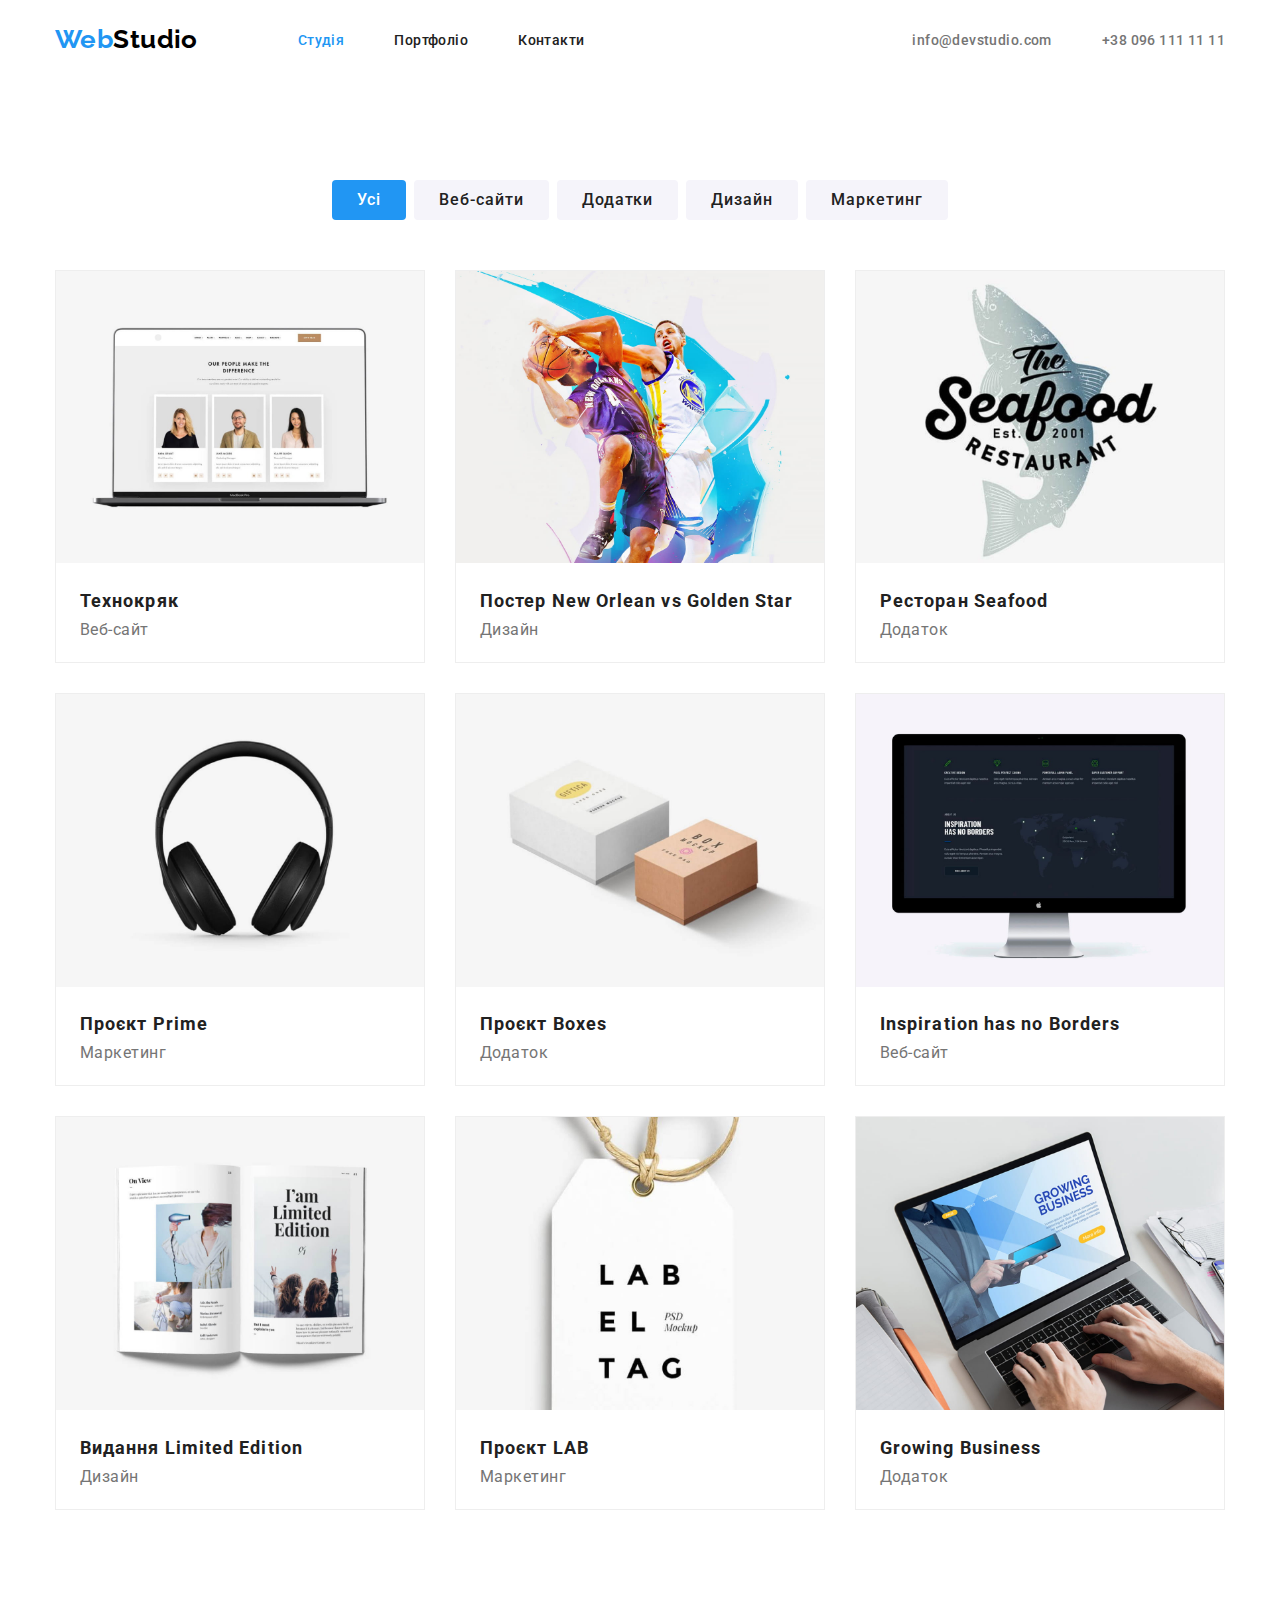
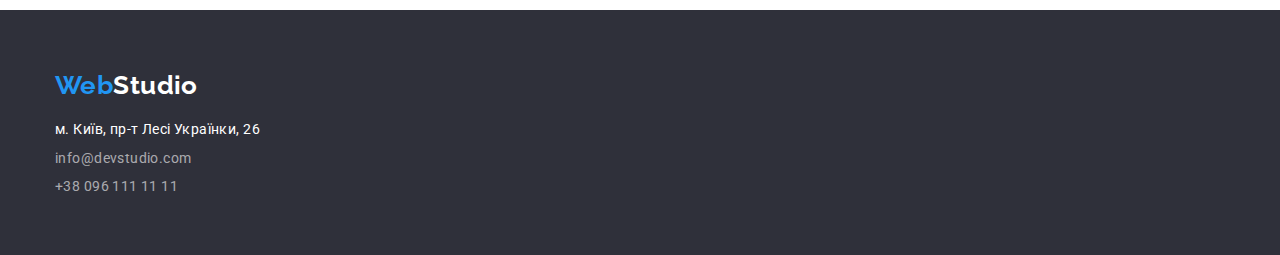
==== commit 6cf898d4: "Merge branch 'main' of https://github.com/Ruslan-O-Grebin/DZ2" ====
--- a/portfolio.html
+++ b/portfolio.html
@@ -24,177 +24,176 @@
   </head>
 
   <body>
+         
+    <!-- Шапка з основними посиланнями -->
 
-    <div class="container">
+    <header class="hat container">
       
-      <!-- Шапка з основними посиланнями -->
+      <nav class="nav-site">
 
-      <header>
-        
-        <nav>
+        <!-- Логотип -->
 
-          <!-- Логотип -->
+        <a href="./index.html" class="logo"><span class="add-logo">Web</span>Studio</a>
 
-          <a href="./index.html" class="logo"><span class="add-logo">Web</span>Studio</a>
+        <!-- Вкладки -->
 
-          <!-- Вкладки -->
+        <ul class="site-nav list">
+          <li class="item"><a href="./index.html" class="link current">Студія</a></li>
+          <li class="item"><a href="./portfolio.html" class="link">Портфоліо</a></li>
+          <li class="item"><a href="#" class="link">Контакти</a></li>
+        </ul>
+      </nav>
 
-          <ul class="site-nav list">
-            <li><a href="./index.html" class="link ">Студія</a></li>
-            <li><a href="./portfolio.html" class="link current">Портфоліо</a></li>
-            <li><a href="#" class="link">Контакти</a></li>
-          </ul>
-        </nav>
+      <!-- Авторизація -->
 
-        <!-- Авторизація -->
+      <ul class="auth-nav list">
+        <li class="item"><a href="mailto:info@devstudio.com" class="link">info@devstudio.com</a></li>
+        <li class="item"><a href="tel:+380961111111" class="link">+38 096 111 11 11</a></li>
+      </ul>
 
-        <ul class="auth-nav list">
-          <li><a href="mailto:info@devstudio.com" class="link">info@devstudio.com</a></li>
-          <li><a href="tel:+380961111111" class="link">+38 096 111 11 11</a></li>
-        </ul>
+    </header>
 
-      </header>
+    <!-- Основне поле -->
 
-      <!-- Основне поле -->
+    <main class="container">
 
-      <main>
+      <!-- Фільтр робіт -->
+      
+      <ul class="filter list">
+          <li class="item"><button class="button-filter current" type="button">Усі</button></li>
+          <li class="item"><button class="button-filter" type="button">Веб-сайти</button></li>
+          <li class="item"><button class="button-filter" type="button">Додатки</button></li>
+          <li class="item"><button class="button-filter" type="button">Дизайн</button></li>
+          <li class="item"><button class="button-filter" type="button">Маркетинг</button></li>
+      </ul>
 
-        <!-- Фільтр робіт -->
-        
-        <ul class="filter list">
-            <li><button class="button-filter current" type="button">Усі</button></li>
-            <li><button class="button-filter" type="button">Веб-сайти</button></li>
-            <li><button class="button-filter" type="button">Додатки</button></li>
-            <li><button class="button-filter" type="button">Дизайн</button></li>
-            <li><button class="button-filter" type="button">Маркетинг</button></li>
-        </ul>
+      <!-- Макети робіт -->
 
-        <!-- Макети робіт -->
+      <ul class="layouts-works list">
+        <li class="exampel">
+          <img src="./images/portfolio-1.jpg" 
+              alt="MacBook Pro з відкритим сайтом" 
+              width="368">
+          <!-- <p class="descr">Lorem ipsum dolor sit amet consectetur adipisicing elit. 
+            Accusamus voluptate distinctio corrupti alias voluptas vel, 
+            quis illum nemo suscipit cupiditate.</p> -->
+          <h3>Технокряк</h3>
+          <p>Веб-сайт</p>
+        </li>
+        <li class="exampel">
+          <img src="./images/portfolio-2.jpg" 
+              alt="Два баскетболіста в боротьбі за м'яч"
+              width="368">
+          <!-- <p class="descr">Lorem ipsum dolor sit amet consectetur adipisicing elit. 
+            Dolorum maxime accusantium magnam suscipit optio 
+            ad nisi possimus unde doloribus animi.</p> -->
+          <h3>Постер New Orlean vs Golden Star</h3>
+          <p>Дизайн</p>
+        </li>
+        <li class="exampel">
+          <img src="./images/portfolio-3.jpg" 
+              alt="Емблема ресторану SeaFood"
+              width="368">
+          <!-- <p class="descr">Lorem ipsum dolor sit amet, consectetur adipisicing elit. 
+            Dolores et esse iste perspiciatis asperiores 
+            ab dolore mollitia odio pariatur dolorem!</p> -->
+          <h3>Ресторан Seafood</h3>
+          <p>Додаток</p>
+        </li>
+        <li class="exampel">
+          <img src="./images/portfolio-4.jpg" 
+              alt="Навушники"
+              width="368">
+          <!-- <p class="descr">Lorem ipsum dolor sit amet, consectetur adipisicing elit. 
+            Excepturi repudiandae magni nulla dolores, ipsam ullam. 
+            Sapiente inventore nemo laborum ad?</p> -->
+          <h3>Проєкт Prime</h3>
+          <p>Маркетинг</p>
+        </li>
+        <li class="exampel">
+          <img src="./images/portfolio-5.jpg" 
+              alt="Коробки з товаром"
+              width="368">
+          <!-- <p class="descr">Lorem, ipsum dolor sit amet consectetur adipisicing elit. 
+            Cupiditate sapiente suscipit adipisci quam architecto libero omnis perferendis enim! 
+            Deleniti, necessitatibus!</p> -->
+          <h3>Проєкт Boxes</h3>
+          <p>Додаток</p>
+        </li>
+        <li class="exampel">
+          <img src="./images/portfolio-6.jpg" 
+              alt="Монітор з відкритим сайтом"
+              width="368">
+          <!-- <p class="descr">Lorem ipsum dolor sit amet consectetur adipisicing elit. 
+            Distinctio voluptatem quisquam impedit natus libero laudantium a, 
+            iure quae facere eligendi?</p> -->
+          <h3>Inspiration has no Borders</h3>
+          <p>Веб-сайт</p>
+        </li>
+        <li class="exampel">
+          <img src="./images/portfolio-7.jpg" 
+              alt="Книга Limited Edition" 
+              width="368">
+          <!-- <p class="descr">Lorem ipsum dolor sit amet, consectetur adipisicing elit. 
+            Laudantium corporis repellendus molestias tenetur quis officia alias id nesciunt, 
+            quaerat cupiditate.</p> -->
+          <h3>Видання Limited Edition</h3>
+          <p>Дизайн</p>
+        </li>
+        <li class="exampel">
+          <img src="./images/portfolio-8.jpg" 
+              alt="Бірка з під одягу Label TAG"
+              width="368">
+          <!-- <p class="descr">Lorem ipsum dolor sit amet consectetur adipisicing elit. 
+            Totam aspernatur sequi laboriosam quam voluptas quisquam 
+            atque molestiae quo qui natus?</p> -->
+          <h3>Проєкт LAB</h3>
+          <p>Маркетинг</p>
+        </li>
+        <li class="exampel">
+          <img src="./images/portfolio-9.jpg" 
+              alt="Лептоп з відкритим сайтом Growing Business"
+              width="368">
+          <!-- <p class="descr">Lorem ipsum, dolor sit amet consectetur adipisicing elit. 
+            Assumenda architecto recusandae provident inventore natus 
+            porro fugiat consectetur quidem ipsa vel?</p> -->
+          <h3>Growing Business</h3>
+          <p>Додаток</p>
+        </li>
+      </ul>
 
-        <ul class="layouts-works list">
-          <li class="exampel">
-            <img src="./images/portfolio-1.jpg" 
-                alt="MacBook Pro з відкритим сайтом" 
-                width="372">
-            <!-- <p class="descr">Lorem ipsum dolor sit amet consectetur adipisicing elit. 
-              Accusamus voluptate distinctio corrupti alias voluptas vel, 
-              quis illum nemo suscipit cupiditate.</p> -->
-            <h3>Технокряк</h3>
-            <p>Веб-сайт</p>
-          </li>
-          <li class="exampel">
-            <img src="./images/portfolio-2.jpg" 
-                alt="Два баскетболіста в боротьбі за м'яч"
-                width="372">
-            <!-- <p class="descr">Lorem ipsum dolor sit amet consectetur adipisicing elit. 
-              Dolorum maxime accusantium magnam suscipit optio 
-              ad nisi possimus unde doloribus animi.</p> -->
-            <h3>Постер New Orlean vs Golden Star</h3>
-            <p>Дизайн</p>
-          </li>
-          <li class="exampel">
-            <img src="./images/portfolio-3.jpg" 
-                alt="Емблема ресторану SeaFood"
-                width="372">
-            <!-- <p class="descr">Lorem ipsum dolor sit amet, consectetur adipisicing elit. 
-              Dolores et esse iste perspiciatis asperiores 
-              ab dolore mollitia odio pariatur dolorem!</p> -->
-            <h3>Ресторан Seafood</h3>
-            <p>Додаток</p>
-          </li>
-          <li class="exampel">
-            <img src="./images/portfolio-4.jpg" 
-                alt="Навушники"
-                width="372">
-            <!-- <p class="descr">Lorem ipsum dolor sit amet, consectetur adipisicing elit. 
-              Excepturi repudiandae magni nulla dolores, ipsam ullam. 
-              Sapiente inventore nemo laborum ad?</p> -->
-            <h3>Проєкт Prime</h3>
-            <p>Маркетинг</p>
-          </li>
-          <li class="exampel">
-            <img src="./images/portfolio-5.jpg" 
-                alt="Коробки з товаром"
-                width="372">
-            <!-- <p class="descr">Lorem, ipsum dolor sit amet consectetur adipisicing elit. 
-              Cupiditate sapiente suscipit adipisci quam architecto libero omnis perferendis enim! 
-              Deleniti, necessitatibus!</p> -->
-            <h3>Проєкт Boxes</h3>
-            <p>Додаток</p>
-          </li>
-          <li class="exampel">
-            <img src="./images/portfolio-6.jpg" 
-                alt="Монітор з відкритим сайтом"
-                width="372">
-            <!-- <p class="descr">Lorem ipsum dolor sit amet consectetur adipisicing elit. 
-              Distinctio voluptatem quisquam impedit natus libero laudantium a, 
-              iure quae facere eligendi?</p> -->
-            <h3>Inspiration has no Borders</h3>
-            <p>Веб-сайт</p>
-          </li>
-          <li class="exampel">
-            <img src="./images/portfolio-7.jpg" 
-                alt="Книга Limited Edition" 
-                width="372">
-            <!-- <p class="descr">Lorem ipsum dolor sit amet, consectetur adipisicing elit. 
-              Laudantium corporis repellendus molestias tenetur quis officia alias id nesciunt, 
-              quaerat cupiditate.</p> -->
-            <h3>Видання Limited Edition</h3>
-            <p>Дизайн</p>
-          </li>
-          <li class="exampel">
-            <img src="./images/portfolio-8.jpg" 
-                alt="Бірка з під одягу Label TAG"
-                width="372">
-            <!-- <p class="descr">Lorem ipsum dolor sit amet consectetur adipisicing elit. 
-              Totam aspernatur sequi laboriosam quam voluptas quisquam 
-              atque molestiae quo qui natus?</p> -->
-            <h3>Проєкт LAB</h3>
-            <p>Маркетинг</p>
-          </li>
-          <li class="exampel">
-            <img src="./images/portfolio-9.jpg" 
-                alt="Лептоп з відкритим сайтом Growing Business"
-                width="372">
-            <!-- <p class="descr">Lorem ipsum, dolor sit amet consectetur adipisicing elit. 
-              Assumenda architecto recusandae provident inventore natus 
-              porro fugiat consectetur quidem ipsa vel?</p> -->
-            <h3>Growing Business</h3>
-            <p>Додаток</p>
-          </li>
-        </ul>
+    </main>
 
-      </main>
+    <!-- Підвал з адресними даними та посиланням -->
 
-      <!-- Підвал з адресними даними та посиланням -->
-
-      <footer class="footer">
+    <footer class="footer">
+  
+      <div class="container">
 
         <!-- Логотип (дублювання) -->
 
         <a href="./index.html" class="logo"><span class="add-logo">Web</span>Studio</a>
-
+  
         <!-- Адреса -->
-
+  
         <address class="address">
           <ul class="address-item list">
-
+  
             <!-- Геодані -->
-
+  
             <li><a href="https://goo.gl/maps/CzCqxvyVuNfkv8wH7" 
-              class="geo-date link" 
-              target="_blank">м. Київ, пр-т Лесі Українки, 26</a></li>
-
+                class="geo-date link" 
+                target="_blank">м. Київ, пр-т Лесі Українки, 26</a></li>
+  
             <!-- Авторизація (дублювання) -->
-
+  
             <li><a href="mailto:info@devstudio.com" class="link">info@devstudio.com</a></li>
             <li><a href="tel:+380961111111" class="link">+38 096 111 11 11</a></li>
           </ul>
         </address>
 
-      </footer>
-  
-    </div>
-    
+      </div>
+    </footer>
+     
   </body>
 </html>
--- a/css/styles.css
+++ b/css/styles.css
@@ -11,7 +11,7 @@
             --basic-gray-color:#757575;
 
             --additional-background-gray-color:#2F303A;
-            --additional-button-gray-color:#F5F4FA;
+            --additional-gray-color:#F5F4FA;
             --additional-white-color:rgba(255, 255, 255, 0.6);
             --additional-blue-color:#188CE8;  
             --additional-purple-color:#800080;   
@@ -43,7 +43,8 @@
 
         .container {
                     width: 1200px;
-                    padding: 15px;
+                    padding: 0 15px;
+                    margin: 0 auto;
                  }
 
         .list {
@@ -69,9 +70,8 @@
                      }
 
         .section {
-            padding-top: 100px;
-            padding-bottom: 100px;
-        }            
+                padding-bottom: 100px;
+                }            
 
         .section-title {
                     color:var(--basic-black-color);
@@ -87,6 +87,17 @@
 /* Головна сторінка сайту (Студія) */
         
         /* Шапка з основними посиланнями*/
+
+        .hat {
+            display: flex;
+            align-items: center;
+
+            height: 80px;
+            }
+
+        .nav-site {
+                 display: flex;
+                    }
 
             /* Логотип */
 
@@ -94,10 +105,10 @@
                 color: var(--full-black-color);
                
                 text-decoration: none;
-                
                 font-family: 'Raleway';
                 font-weight: 700;
                 font-size: 26px;
+
                 }
 
             .add-logo {
@@ -108,7 +119,8 @@
 
             .site-nav {
                         display: flex;
-                        
+                        margin-left: 100px;
+                        align-items: center;
                          }
 
             .site-nav .item:not(:last-child) {
@@ -125,6 +137,8 @@
                         color: var(--basic-black-color);
 
                         font-weight: 500;
+
+                        padding: 10px 0;
                          }                
            
             .site-nav .link.current {
@@ -135,22 +149,26 @@
 
             .auth-nav {
                         display: flex;
+                        margin-left: auto;
                         }
-
+                        
+            
             .auth-nav .item:not(:last-child)  {
                                             margin-right: 50px;
                                             }
 
             .auth-nav .link:hover,
             .auth-nav .link:focus {
-                            color:var(--basic-blue-color);
-                        }
+                                color:var(--basic-blue-color);
+                                 }
 
             .auth-nav .link {
-                        text-decoration: none;
-                        color: var(--basic-gray-color);
-
-                        font-weight: 500;
+                            text-decoration: none;
+                            color: var(--basic-gray-color);
+
+                            font-weight: 500;
+
+                            padding: 10px 0;
                             }   
                             
         /* Основний банер (Hero) */
@@ -159,6 +177,7 @@
                  background-color: var(--additional-background-gray-color);
                  
                  text-align: center; 
+                 padding: 200px 0;
                 }
 
             .hero-title {
@@ -188,9 +207,19 @@
 
         /* Блок - Особливості роботи компанії */
             
+            .hidden {
+                    display: none;
+                    }
+
             .features-work {
-                            margin-bottom: 100px;
+                            display: flex;
+
+                            margin-top: 100px;
                             }
+
+            .features-work .item:not(:last-child) {
+                                                margin-right: 30px;
+                                                }
             
             .features-work h3 {
                             font-size: 14px;
@@ -210,15 +239,37 @@
         /* Блок - Візуалізація роботи компанії */
            
             .visual {
-                
-                    }    
+                    display:flex;
+                    } 
+                    
+            .visual .item:not(:last-child) {
+                                        margin-right: 27px;
+                                        }
 
         /* Блок  - Команда співробітників */
-            
-            /* .team {
-                   display: flex; 
-                 }   */
-
+                                        
+            .section-team {
+                        background-color: var(--additional-gray-color);
+                        padding-top: 100px;
+                    }
+
+            .team {
+                   display: flex;
+                   justify-content: center; 
+                 }  
+            
+            .card-worker {
+                        background-color: var(--full-white-color);
+
+                        padding-bottom: 30px;
+
+                        box-shadow: 0px 10px 30px rgba(0, 0, 0, 0.12), 0px 10px 10px rgba(0, 0, 0, 0.14), 0px 20px 10px rgba(0, 0, 0, 0.2);
+                        border-radius: 0px 0px 4px 4px;
+                        }   
+
+            .card-worker:not(:last-child) {
+                                        margin-right: 30px;
+                                        }
             .card-worker img {
                              margin-bottom: 32px;
                             } 
@@ -245,17 +296,19 @@
                  
         .footer {
                 background-color: var(--additional-background-gray-color);
+                
+                padding-top: 60px;
+                padding-bottom: 60px;
                 }
 
             /* Логотип (дублювання)  */
             
-            /* .footer a {
-                         margin-bottom: 20px;
-                        } */
-
             .footer .logo {
                         color: var(--full-white-color); 
-                         }
+                        
+                        display: inline-block;
+                        margin-bottom: 20px; 
+                        }
 
             /* Адреса */
 
@@ -271,7 +324,11 @@
             .address-item .link {
                             text-decoration: none;
                             color: var(--additional-white-color);
-                            }                
+                            }  
+
+            .address-item > li:not(:last-child) {
+                                            margin-bottom: 12px;
+                                            }
 
                 /* Геодані */
 
@@ -288,11 +345,18 @@
         
         .filter {
                 display:flex;
-                justify-content: center;
-                }
+                justify-content: center; 
+                
+                margin-top: 100px;
+                margin-bottom: 50px;
+                }
+
+        .filter .item:not(:last-child) {
+                                    margin-right: 8px;
+                                    }           
 
         .button-filter {
-            background-color: var(--additional-button-gray-color);
+            background-color: var(--additional-gray-color);
             color: var(--basic-black-color);
 
             width: fit-content;
@@ -331,6 +395,28 @@
 
         /* Макети робіт */
 
+        .layouts-works {
+                    display: flex;
+                    flex-wrap: wrap;
+                    justify-content: center;
+
+                    margin-bottom: 100px;
+                    }
+
+        .exampel {
+                width: calc( ( 100% - 60px ) / 3 );
+                border: 1px solid #EEEEEE;
+                
+                }   
+                
+               .exampel:not(:nth-child(3n)) {
+                                    margin-right: 30px;
+                                     }
+
+        .exampel:not(:nth-last-child(-n+3)) {
+                                    margin-bottom: 30px;
+                                    }
+
         .exampel h3 {
                     color:var(--basic-black-color);
 
@@ -338,6 +424,8 @@
                     font-size: 18px;
                     line-height: 1.5;
                     letter-spacing: 0.06em;
+
+                    margin: 20px 24px 4px 24px;
                     }
 
         .exampel p {
@@ -347,6 +435,8 @@
                 font-size: 16px;
                 line-height: 1.5;
                 letter-spacing: 0.03em;
+
+                margin: 0 24px 20px 24px;
                 }
 
         .exampel .descr {
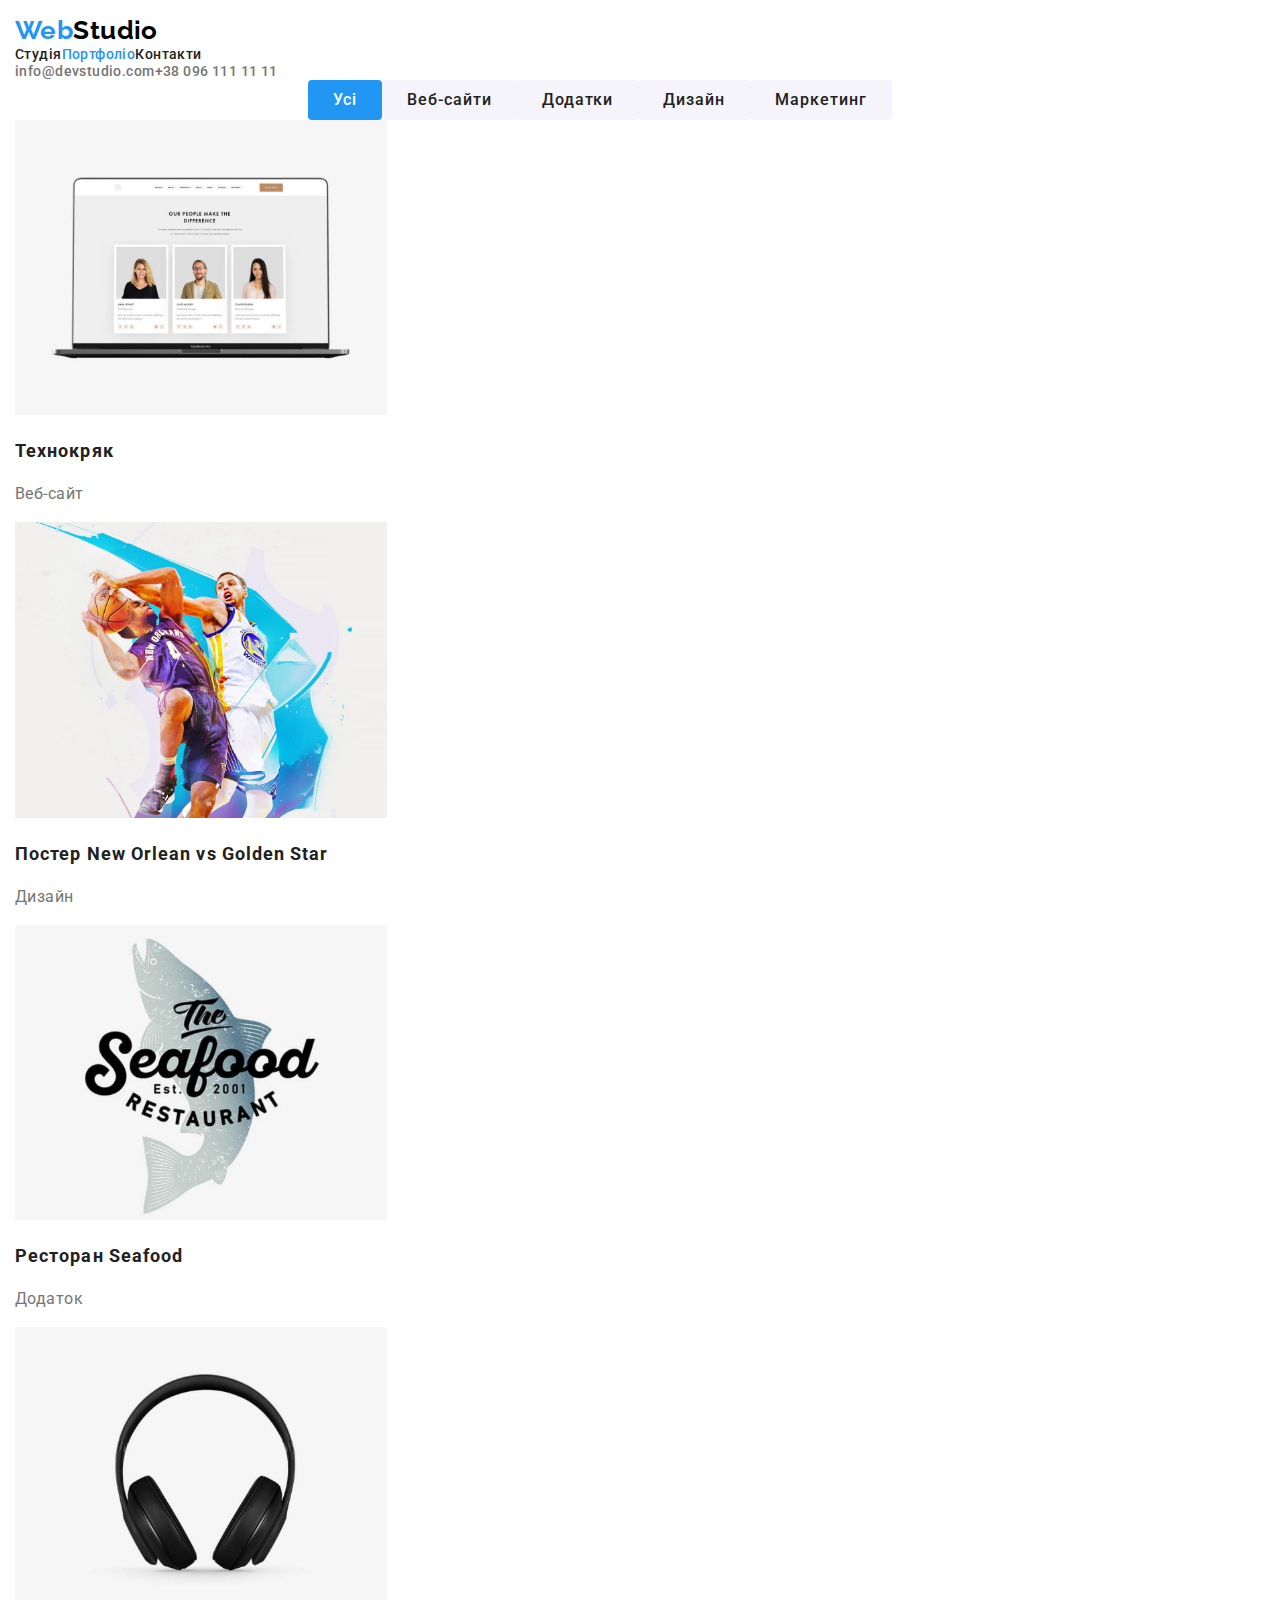
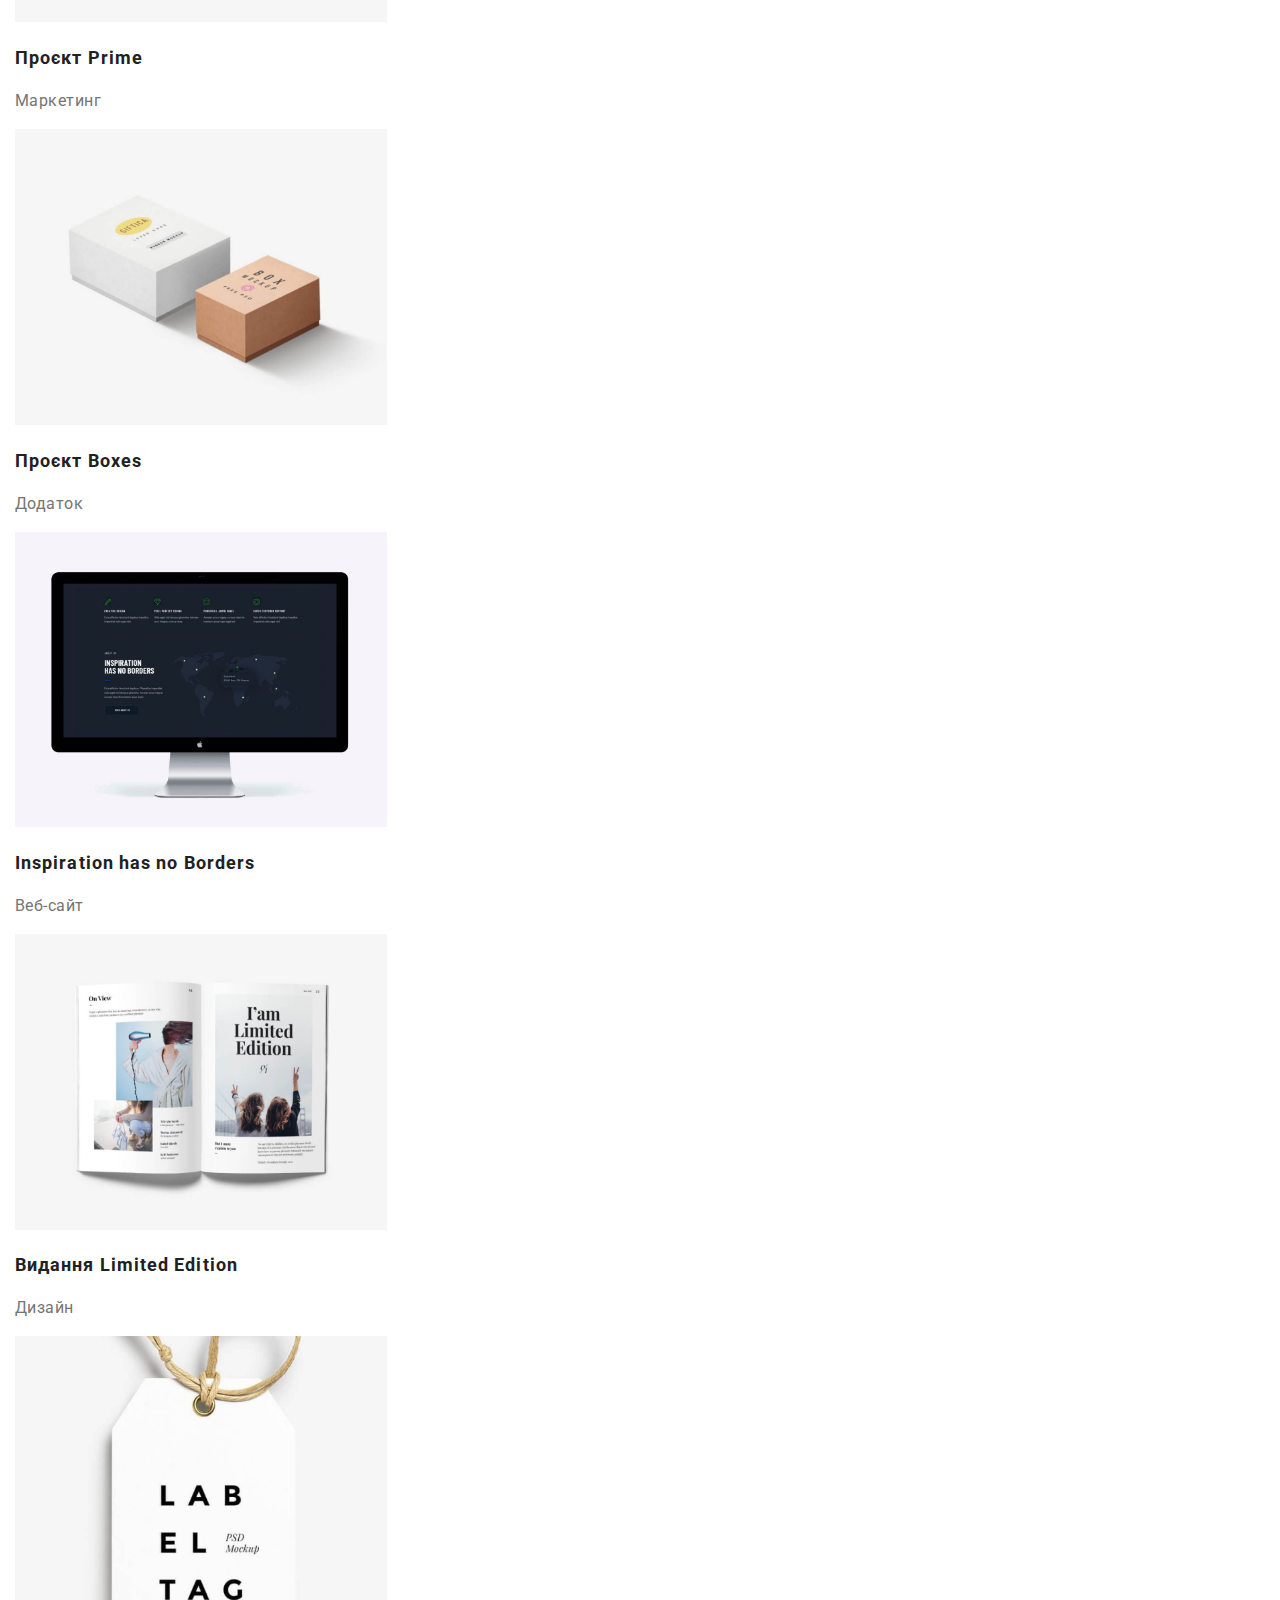
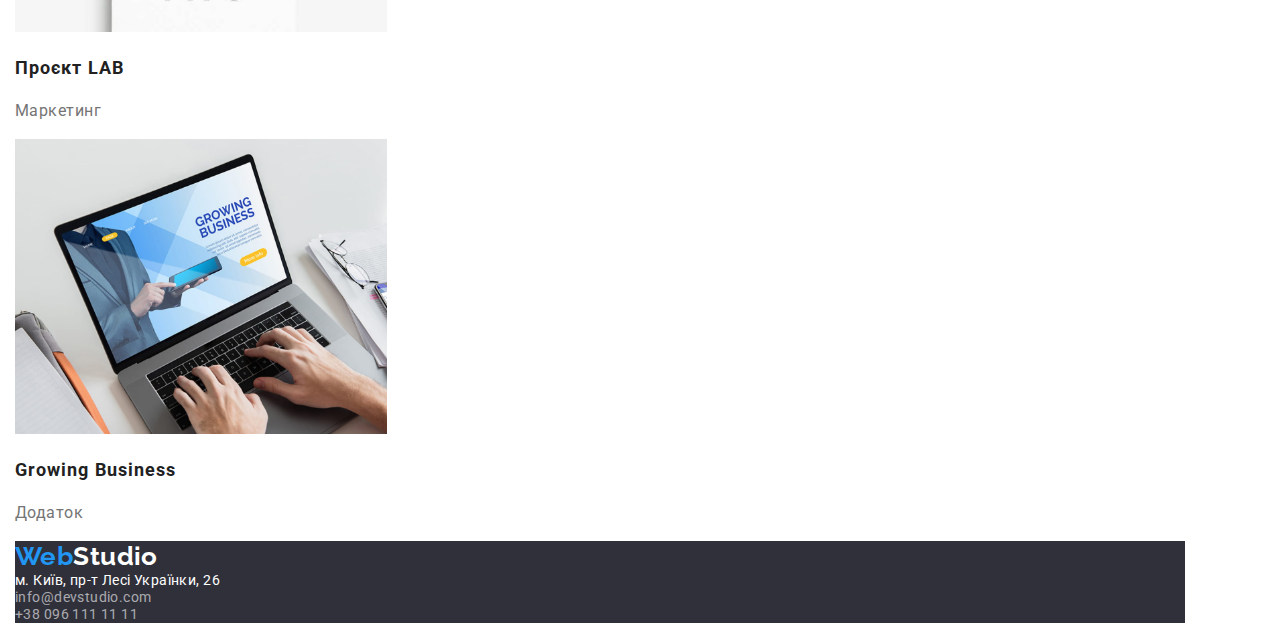
==== commit 7f2198ce: "Revert "1.1"" ====
--- a/portfolio.html
+++ b/portfolio.html
@@ -24,176 +24,177 @@
   </head>
 
   <body>
-         
-    <!-- Шапка з основними посиланнями -->
-
-    <header class="hat container">
+
+    <div class="container">
       
-      <nav class="nav-site">
-
-        <!-- Логотип -->
+      <!-- Шапка з основними посиланнями -->
+
+      <header>
+        
+        <nav>
+
+          <!-- Логотип -->
+
+          <a href="./index.html" class="logo"><span class="add-logo">Web</span>Studio</a>
+
+          <!-- Вкладки -->
+
+          <ul class="site-nav list">
+            <li><a href="./index.html" class="link ">Студія</a></li>
+            <li><a href="./portfolio.html" class="link current">Портфоліо</a></li>
+            <li><a href="#" class="link">Контакти</a></li>
+          </ul>
+        </nav>
+
+        <!-- Авторизація -->
+
+        <ul class="auth-nav list">
+          <li><a href="mailto:info@devstudio.com" class="link">info@devstudio.com</a></li>
+          <li><a href="tel:+380961111111" class="link">+38 096 111 11 11</a></li>
+        </ul>
+
+      </header>
+
+      <!-- Основне поле -->
+
+      <main>
+
+        <!-- Фільтр робіт -->
+        
+        <ul class="filter list">
+            <li><button class="button-filter current" type="button">Усі</button></li>
+            <li><button class="button-filter" type="button">Веб-сайти</button></li>
+            <li><button class="button-filter" type="button">Додатки</button></li>
+            <li><button class="button-filter" type="button">Дизайн</button></li>
+            <li><button class="button-filter" type="button">Маркетинг</button></li>
+        </ul>
+
+        <!-- Макети робіт -->
+
+        <ul class="layouts-works list">
+          <li class="exampel">
+            <img src="./images/portfolio-1.jpg" 
+                alt="MacBook Pro з відкритим сайтом" 
+                width="372">
+            <!-- <p class="descr">Lorem ipsum dolor sit amet consectetur adipisicing elit. 
+              Accusamus voluptate distinctio corrupti alias voluptas vel, 
+              quis illum nemo suscipit cupiditate.</p> -->
+            <h3>Технокряк</h3>
+            <p>Веб-сайт</p>
+          </li>
+          <li class="exampel">
+            <img src="./images/portfolio-2.jpg" 
+                alt="Два баскетболіста в боротьбі за м'яч"
+                width="372">
+            <!-- <p class="descr">Lorem ipsum dolor sit amet consectetur adipisicing elit. 
+              Dolorum maxime accusantium magnam suscipit optio 
+              ad nisi possimus unde doloribus animi.</p> -->
+            <h3>Постер New Orlean vs Golden Star</h3>
+            <p>Дизайн</p>
+          </li>
+          <li class="exampel">
+            <img src="./images/portfolio-3.jpg" 
+                alt="Емблема ресторану SeaFood"
+                width="372">
+            <!-- <p class="descr">Lorem ipsum dolor sit amet, consectetur adipisicing elit. 
+              Dolores et esse iste perspiciatis asperiores 
+              ab dolore mollitia odio pariatur dolorem!</p> -->
+            <h3>Ресторан Seafood</h3>
+            <p>Додаток</p>
+          </li>
+          <li class="exampel">
+            <img src="./images/portfolio-4.jpg" 
+                alt="Навушники"
+                width="372">
+            <!-- <p class="descr">Lorem ipsum dolor sit amet, consectetur adipisicing elit. 
+              Excepturi repudiandae magni nulla dolores, ipsam ullam. 
+              Sapiente inventore nemo laborum ad?</p> -->
+            <h3>Проєкт Prime</h3>
+            <p>Маркетинг</p>
+          </li>
+          <li class="exampel">
+            <img src="./images/portfolio-5.jpg" 
+                alt="Коробки з товаром"
+                width="372">
+            <!-- <p class="descr">Lorem, ipsum dolor sit amet consectetur adipisicing elit. 
+              Cupiditate sapiente suscipit adipisci quam architecto libero omnis perferendis enim! 
+              Deleniti, necessitatibus!</p> -->
+            <h3>Проєкт Boxes</h3>
+            <p>Додаток</p>
+          </li>
+          <li class="exampel">
+            <img src="./images/portfolio-6.jpg" 
+                alt="Монітор з відкритим сайтом"
+                width="372">
+            <!-- <p class="descr">Lorem ipsum dolor sit amet consectetur adipisicing elit. 
+              Distinctio voluptatem quisquam impedit natus libero laudantium a, 
+              iure quae facere eligendi?</p> -->
+            <h3>Inspiration has no Borders</h3>
+            <p>Веб-сайт</p>
+          </li>
+          <li class="exampel">
+            <img src="./images/portfolio-7.jpg" 
+                alt="Книга Limited Edition" 
+                width="372">
+            <!-- <p class="descr">Lorem ipsum dolor sit amet, consectetur adipisicing elit. 
+              Laudantium corporis repellendus molestias tenetur quis officia alias id nesciunt, 
+              quaerat cupiditate.</p> -->
+            <h3>Видання Limited Edition</h3>
+            <p>Дизайн</p>
+          </li>
+          <li class="exampel">
+            <img src="./images/portfolio-8.jpg" 
+                alt="Бірка з під одягу Label TAG"
+                width="372">
+            <!-- <p class="descr">Lorem ipsum dolor sit amet consectetur adipisicing elit. 
+              Totam aspernatur sequi laboriosam quam voluptas quisquam 
+              atque molestiae quo qui natus?</p> -->
+            <h3>Проєкт LAB</h3>
+            <p>Маркетинг</p>
+          </li>
+          <li class="exampel">
+            <img src="./images/portfolio-9.jpg" 
+                alt="Лептоп з відкритим сайтом Growing Business"
+                width="372">
+            <!-- <p class="descr">Lorem ipsum, dolor sit amet consectetur adipisicing elit. 
+              Assumenda architecto recusandae provident inventore natus 
+              porro fugiat consectetur quidem ipsa vel?</p> -->
+            <h3>Growing Business</h3>
+            <p>Додаток</p>
+          </li>
+        </ul>
+
+      </main>
+
+      <!-- Підвал з адресними даними та посиланням -->
+
+      <footer class="footer">
+
+        <!-- Логотип (дублювання) -->
 
         <a href="./index.html" class="logo"><span class="add-logo">Web</span>Studio</a>
 
-        <!-- Вкладки -->
-
-        <ul class="site-nav list">
-          <li class="item"><a href="./index.html" class="link current">Студія</a></li>
-          <li class="item"><a href="./portfolio.html" class="link">Портфоліо</a></li>
-          <li class="item"><a href="#" class="link">Контакти</a></li>
-        </ul>
-      </nav>
-
-      <!-- Авторизація -->
-
-      <ul class="auth-nav list">
-        <li class="item"><a href="mailto:info@devstudio.com" class="link">info@devstudio.com</a></li>
-        <li class="item"><a href="tel:+380961111111" class="link">+38 096 111 11 11</a></li>
-      </ul>
-
-    </header>
-
-    <!-- Основне поле -->
-
-    <main class="container">
-
-      <!-- Фільтр робіт -->
-      
-      <ul class="filter list">
-          <li class="item"><button class="button-filter current" type="button">Усі</button></li>
-          <li class="item"><button class="button-filter" type="button">Веб-сайти</button></li>
-          <li class="item"><button class="button-filter" type="button">Додатки</button></li>
-          <li class="item"><button class="button-filter" type="button">Дизайн</button></li>
-          <li class="item"><button class="button-filter" type="button">Маркетинг</button></li>
-      </ul>
-
-      <!-- Макети робіт -->
-
-      <ul class="layouts-works list">
-        <li class="exampel">
-          <img src="./images/portfolio-1.jpg" 
-              alt="MacBook Pro з відкритим сайтом" 
-              width="368">
-          <!-- <p class="descr">Lorem ipsum dolor sit amet consectetur adipisicing elit. 
-            Accusamus voluptate distinctio corrupti alias voluptas vel, 
-            quis illum nemo suscipit cupiditate.</p> -->
-          <h3>Технокряк</h3>
-          <p>Веб-сайт</p>
-        </li>
-        <li class="exampel">
-          <img src="./images/portfolio-2.jpg" 
-              alt="Два баскетболіста в боротьбі за м'яч"
-              width="368">
-          <!-- <p class="descr">Lorem ipsum dolor sit amet consectetur adipisicing elit. 
-            Dolorum maxime accusantium magnam suscipit optio 
-            ad nisi possimus unde doloribus animi.</p> -->
-          <h3>Постер New Orlean vs Golden Star</h3>
-          <p>Дизайн</p>
-        </li>
-        <li class="exampel">
-          <img src="./images/portfolio-3.jpg" 
-              alt="Емблема ресторану SeaFood"
-              width="368">
-          <!-- <p class="descr">Lorem ipsum dolor sit amet, consectetur adipisicing elit. 
-            Dolores et esse iste perspiciatis asperiores 
-            ab dolore mollitia odio pariatur dolorem!</p> -->
-          <h3>Ресторан Seafood</h3>
-          <p>Додаток</p>
-        </li>
-        <li class="exampel">
-          <img src="./images/portfolio-4.jpg" 
-              alt="Навушники"
-              width="368">
-          <!-- <p class="descr">Lorem ipsum dolor sit amet, consectetur adipisicing elit. 
-            Excepturi repudiandae magni nulla dolores, ipsam ullam. 
-            Sapiente inventore nemo laborum ad?</p> -->
-          <h3>Проєкт Prime</h3>
-          <p>Маркетинг</p>
-        </li>
-        <li class="exampel">
-          <img src="./images/portfolio-5.jpg" 
-              alt="Коробки з товаром"
-              width="368">
-          <!-- <p class="descr">Lorem, ipsum dolor sit amet consectetur adipisicing elit. 
-            Cupiditate sapiente suscipit adipisci quam architecto libero omnis perferendis enim! 
-            Deleniti, necessitatibus!</p> -->
-          <h3>Проєкт Boxes</h3>
-          <p>Додаток</p>
-        </li>
-        <li class="exampel">
-          <img src="./images/portfolio-6.jpg" 
-              alt="Монітор з відкритим сайтом"
-              width="368">
-          <!-- <p class="descr">Lorem ipsum dolor sit amet consectetur adipisicing elit. 
-            Distinctio voluptatem quisquam impedit natus libero laudantium a, 
-            iure quae facere eligendi?</p> -->
-          <h3>Inspiration has no Borders</h3>
-          <p>Веб-сайт</p>
-        </li>
-        <li class="exampel">
-          <img src="./images/portfolio-7.jpg" 
-              alt="Книга Limited Edition" 
-              width="368">
-          <!-- <p class="descr">Lorem ipsum dolor sit amet, consectetur adipisicing elit. 
-            Laudantium corporis repellendus molestias tenetur quis officia alias id nesciunt, 
-            quaerat cupiditate.</p> -->
-          <h3>Видання Limited Edition</h3>
-          <p>Дизайн</p>
-        </li>
-        <li class="exampel">
-          <img src="./images/portfolio-8.jpg" 
-              alt="Бірка з під одягу Label TAG"
-              width="368">
-          <!-- <p class="descr">Lorem ipsum dolor sit amet consectetur adipisicing elit. 
-            Totam aspernatur sequi laboriosam quam voluptas quisquam 
-            atque molestiae quo qui natus?</p> -->
-          <h3>Проєкт LAB</h3>
-          <p>Маркетинг</p>
-        </li>
-        <li class="exampel">
-          <img src="./images/portfolio-9.jpg" 
-              alt="Лептоп з відкритим сайтом Growing Business"
-              width="368">
-          <!-- <p class="descr">Lorem ipsum, dolor sit amet consectetur adipisicing elit. 
-            Assumenda architecto recusandae provident inventore natus 
-            porro fugiat consectetur quidem ipsa vel?</p> -->
-          <h3>Growing Business</h3>
-          <p>Додаток</p>
-        </li>
-      </ul>
-
-    </main>
-
-    <!-- Підвал з адресними даними та посиланням -->
-
-    <footer class="footer">
-  
-      <div class="container">
-
-        <!-- Логотип (дублювання) -->
-
-        <a href="./index.html" class="logo"><span class="add-logo">Web</span>Studio</a>
-  
         <!-- Адреса -->
-  
+
         <address class="address">
           <ul class="address-item list">
-  
+
             <!-- Геодані -->
-  
+
             <li><a href="https://goo.gl/maps/CzCqxvyVuNfkv8wH7" 
-                class="geo-date link" 
-                target="_blank">м. Київ, пр-т Лесі Українки, 26</a></li>
-  
+              class="geo-date link" 
+              target="_blank">м. Київ, пр-т Лесі Українки, 26</a></li>
+
             <!-- Авторизація (дублювання) -->
-  
+
             <li><a href="mailto:info@devstudio.com" class="link">info@devstudio.com</a></li>
             <li><a href="tel:+380961111111" class="link">+38 096 111 11 11</a></li>
           </ul>
         </address>
 
-      </div>
-    </footer>
-     
+      </footer>
+  
+    </div>
+    
   </body>
 </html>
--- a/css/styles.css
+++ b/css/styles.css
@@ -11,7 +11,7 @@
             --basic-gray-color:#757575;
 
             --additional-background-gray-color:#2F303A;
-            --additional-gray-color:#F5F4FA;
+            --additional-button-gray-color:#F5F4FA;
             --additional-white-color:rgba(255, 255, 255, 0.6);
             --additional-blue-color:#188CE8;  
             --additional-purple-color:#800080;   
@@ -43,8 +43,7 @@
 
         .container {
                     width: 1200px;
-                    padding: 0 15px;
-                    margin: 0 auto;
+                    padding: 15px;
                  }
 
         .list {
@@ -70,8 +69,9 @@
                      }
 
         .section {
-                padding-bottom: 100px;
-                }            
+            padding-top: 100px;
+            padding-bottom: 100px;
+        }            
 
         .section-title {
                     color:var(--basic-black-color);
@@ -87,17 +87,6 @@
 /* Головна сторінка сайту (Студія) */
         
         /* Шапка з основними посиланнями*/
-
-        .hat {
-            display: flex;
-            align-items: center;
-
-            height: 80px;
-            }
-
-        .nav-site {
-                 display: flex;
-                    }
 
             /* Логотип */
 
@@ -105,10 +94,10 @@
                 color: var(--full-black-color);
                
                 text-decoration: none;
+                
                 font-family: 'Raleway';
                 font-weight: 700;
                 font-size: 26px;
-
                 }
 
             .add-logo {
@@ -119,8 +108,7 @@
 
             .site-nav {
                         display: flex;
-                        margin-left: 100px;
-                        align-items: center;
+                        
                          }
 
             .site-nav .item:not(:last-child) {
@@ -137,8 +125,6 @@
                         color: var(--basic-black-color);
 
                         font-weight: 500;
-
-                        padding: 10px 0;
                          }                
            
             .site-nav .link.current {
@@ -149,26 +135,22 @@
 
             .auth-nav {
                         display: flex;
-                        margin-left: auto;
                         }
-                        
-            
+
             .auth-nav .item:not(:last-child)  {
                                             margin-right: 50px;
                                             }
 
             .auth-nav .link:hover,
             .auth-nav .link:focus {
-                                color:var(--basic-blue-color);
-                                 }
+                            color:var(--basic-blue-color);
+                        }
 
             .auth-nav .link {
-                            text-decoration: none;
-                            color: var(--basic-gray-color);
-
-                            font-weight: 500;
-
-                            padding: 10px 0;
+                        text-decoration: none;
+                        color: var(--basic-gray-color);
+
+                        font-weight: 500;
                             }   
                             
         /* Основний банер (Hero) */
@@ -177,7 +159,6 @@
                  background-color: var(--additional-background-gray-color);
                  
                  text-align: center; 
-                 padding: 200px 0;
                 }
 
             .hero-title {
@@ -207,19 +188,9 @@
 
         /* Блок - Особливості роботи компанії */
             
-            .hidden {
-                    display: none;
-                    }
-
             .features-work {
-                            display: flex;
-
-                            margin-top: 100px;
+                            margin-bottom: 100px;
                             }
-
-            .features-work .item:not(:last-child) {
-                                                margin-right: 30px;
-                                                }
             
             .features-work h3 {
                             font-size: 14px;
@@ -239,37 +210,15 @@
         /* Блок - Візуалізація роботи компанії */
            
             .visual {
-                    display:flex;
-                    } 
-                    
-            .visual .item:not(:last-child) {
-                                        margin-right: 27px;
-                                        }
+                
+                    }    
 
         /* Блок  - Команда співробітників */
-                                        
-            .section-team {
-                        background-color: var(--additional-gray-color);
-                        padding-top: 100px;
-                    }
-
-            .team {
-                   display: flex;
-                   justify-content: center; 
-                 }  
-            
-            .card-worker {
-                        background-color: var(--full-white-color);
-
-                        padding-bottom: 30px;
-
-                        box-shadow: 0px 10px 30px rgba(0, 0, 0, 0.12), 0px 10px 10px rgba(0, 0, 0, 0.14), 0px 20px 10px rgba(0, 0, 0, 0.2);
-                        border-radius: 0px 0px 4px 4px;
-                        }   
-
-            .card-worker:not(:last-child) {
-                                        margin-right: 30px;
-                                        }
+            
+            /* .team {
+                   display: flex; 
+                 }   */
+
             .card-worker img {
                              margin-bottom: 32px;
                             } 
@@ -296,19 +245,17 @@
                  
         .footer {
                 background-color: var(--additional-background-gray-color);
-                
-                padding-top: 60px;
-                padding-bottom: 60px;
                 }
 
             /* Логотип (дублювання)  */
             
+            /* .footer a {
+                         margin-bottom: 20px;
+                        } */
+
             .footer .logo {
                         color: var(--full-white-color); 
-                        
-                        display: inline-block;
-                        margin-bottom: 20px; 
-                        }
+                         }
 
             /* Адреса */
 
@@ -324,11 +271,7 @@
             .address-item .link {
                             text-decoration: none;
                             color: var(--additional-white-color);
-                            }  
-
-            .address-item > li:not(:last-child) {
-                                            margin-bottom: 12px;
-                                            }
+                            }                
 
                 /* Геодані */
 
@@ -345,18 +288,11 @@
         
         .filter {
                 display:flex;
-                justify-content: center; 
-                
-                margin-top: 100px;
-                margin-bottom: 50px;
-                }
-
-        .filter .item:not(:last-child) {
-                                    margin-right: 8px;
-                                    }           
+                justify-content: center;
+                }
 
         .button-filter {
-            background-color: var(--additional-gray-color);
+            background-color: var(--additional-button-gray-color);
             color: var(--basic-black-color);
 
             width: fit-content;
@@ -395,28 +331,6 @@
 
         /* Макети робіт */
 
-        .layouts-works {
-                    display: flex;
-                    flex-wrap: wrap;
-                    justify-content: center;
-
-                    margin-bottom: 100px;
-                    }
-
-        .exampel {
-                width: calc( ( 100% - 60px ) / 3 );
-                border: 1px solid #EEEEEE;
-                
-                }   
-                
-               .exampel:not(:nth-child(3n)) {
-                                    margin-right: 30px;
-                                     }
-
-        .exampel:not(:nth-last-child(-n+3)) {
-                                    margin-bottom: 30px;
-                                    }
-
         .exampel h3 {
                     color:var(--basic-black-color);
 
@@ -424,8 +338,6 @@
                     font-size: 18px;
                     line-height: 1.5;
                     letter-spacing: 0.06em;
-
-                    margin: 20px 24px 4px 24px;
                     }
 
         .exampel p {
@@ -435,8 +347,6 @@
                 font-size: 16px;
                 line-height: 1.5;
                 letter-spacing: 0.03em;
-
-                margin: 0 24px 20px 24px;
                 }
 
         .exampel .descr {
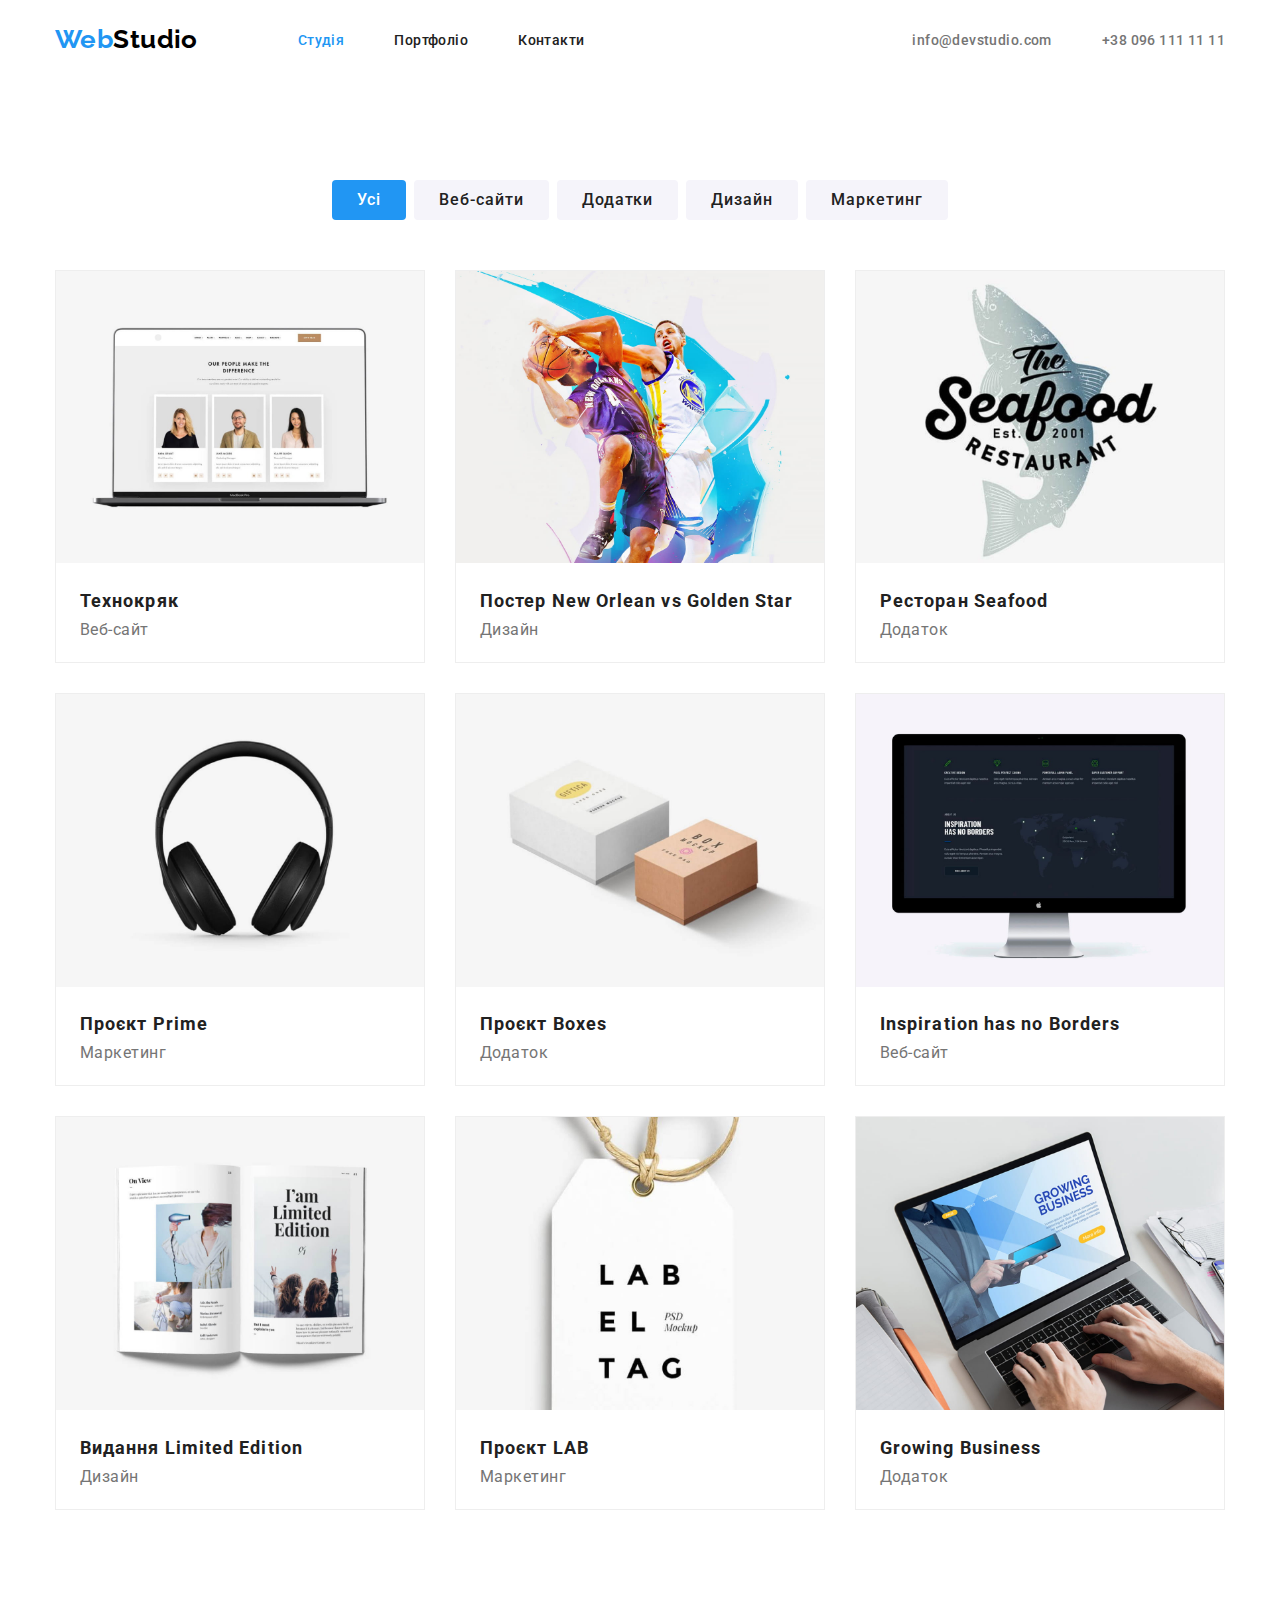
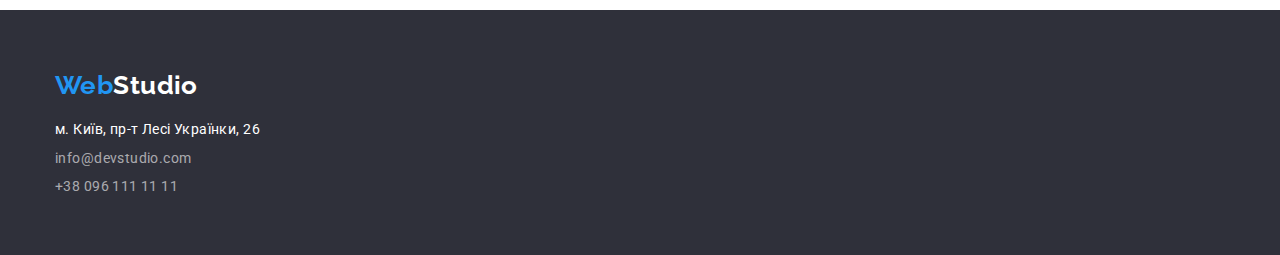
==== commit 1e7e4055: "1.1" ====
--- a/portfolio.html
+++ b/portfolio.html
@@ -24,177 +24,176 @@
   </head>
 
   <body>
+         
+    <!-- Шапка з основними посиланнями -->
 
-    <div class="container">
+    <header class="hat container">
       
-      <!-- Шапка з основними посиланнями -->
+      <nav class="nav-site">
 
-      <header>
-        
-        <nav>
+        <!-- Логотип -->
 
-          <!-- Логотип -->
+        <a href="./index.html" class="logo"><span class="add-logo">Web</span>Studio</a>
 
-          <a href="./index.html" class="logo"><span class="add-logo">Web</span>Studio</a>
+        <!-- Вкладки -->
 
-          <!-- Вкладки -->
+        <ul class="site-nav list">
+          <li class="item"><a href="./index.html" class="link current">Студія</a></li>
+          <li class="item"><a href="./portfolio.html" class="link">Портфоліо</a></li>
+          <li class="item"><a href="#" class="link">Контакти</a></li>
+        </ul>
+      </nav>
 
-          <ul class="site-nav list">
-            <li><a href="./index.html" class="link ">Студія</a></li>
-            <li><a href="./portfolio.html" class="link current">Портфоліо</a></li>
-            <li><a href="#" class="link">Контакти</a></li>
-          </ul>
-        </nav>
+      <!-- Авторизація -->
 
-        <!-- Авторизація -->
+      <ul class="auth-nav list">
+        <li class="item"><a href="mailto:info@devstudio.com" class="link">info@devstudio.com</a></li>
+        <li class="item"><a href="tel:+380961111111" class="link">+38 096 111 11 11</a></li>
+      </ul>
 
-        <ul class="auth-nav list">
-          <li><a href="mailto:info@devstudio.com" class="link">info@devstudio.com</a></li>
-          <li><a href="tel:+380961111111" class="link">+38 096 111 11 11</a></li>
-        </ul>
+    </header>
 
-      </header>
+    <!-- Основне поле -->
 
-      <!-- Основне поле -->
+    <main class="container">
 
-      <main>
+      <!-- Фільтр робіт -->
+      
+      <ul class="filter list">
+          <li class="item"><button class="button-filter current" type="button">Усі</button></li>
+          <li class="item"><button class="button-filter" type="button">Веб-сайти</button></li>
+          <li class="item"><button class="button-filter" type="button">Додатки</button></li>
+          <li class="item"><button class="button-filter" type="button">Дизайн</button></li>
+          <li class="item"><button class="button-filter" type="button">Маркетинг</button></li>
+      </ul>
 
-        <!-- Фільтр робіт -->
-        
-        <ul class="filter list">
-            <li><button class="button-filter current" type="button">Усі</button></li>
-            <li><button class="button-filter" type="button">Веб-сайти</button></li>
-            <li><button class="button-filter" type="button">Додатки</button></li>
-            <li><button class="button-filter" type="button">Дизайн</button></li>
-            <li><button class="button-filter" type="button">Маркетинг</button></li>
-        </ul>
+      <!-- Макети робіт -->
 
-        <!-- Макети робіт -->
+      <ul class="layouts-works list">
+        <li class="exampel">
+          <img src="./images/portfolio-1.jpg" 
+              alt="MacBook Pro з відкритим сайтом" 
+              width="368">
+          <!-- <p class="descr">Lorem ipsum dolor sit amet consectetur adipisicing elit. 
+            Accusamus voluptate distinctio corrupti alias voluptas vel, 
+            quis illum nemo suscipit cupiditate.</p> -->
+          <h3>Технокряк</h3>
+          <p>Веб-сайт</p>
+        </li>
+        <li class="exampel">
+          <img src="./images/portfolio-2.jpg" 
+              alt="Два баскетболіста в боротьбі за м'яч"
+              width="368">
+          <!-- <p class="descr">Lorem ipsum dolor sit amet consectetur adipisicing elit. 
+            Dolorum maxime accusantium magnam suscipit optio 
+            ad nisi possimus unde doloribus animi.</p> -->
+          <h3>Постер New Orlean vs Golden Star</h3>
+          <p>Дизайн</p>
+        </li>
+        <li class="exampel">
+          <img src="./images/portfolio-3.jpg" 
+              alt="Емблема ресторану SeaFood"
+              width="368">
+          <!-- <p class="descr">Lorem ipsum dolor sit amet, consectetur adipisicing elit. 
+            Dolores et esse iste perspiciatis asperiores 
+            ab dolore mollitia odio pariatur dolorem!</p> -->
+          <h3>Ресторан Seafood</h3>
+          <p>Додаток</p>
+        </li>
+        <li class="exampel">
+          <img src="./images/portfolio-4.jpg" 
+              alt="Навушники"
+              width="368">
+          <!-- <p class="descr">Lorem ipsum dolor sit amet, consectetur adipisicing elit. 
+            Excepturi repudiandae magni nulla dolores, ipsam ullam. 
+            Sapiente inventore nemo laborum ad?</p> -->
+          <h3>Проєкт Prime</h3>
+          <p>Маркетинг</p>
+        </li>
+        <li class="exampel">
+          <img src="./images/portfolio-5.jpg" 
+              alt="Коробки з товаром"
+              width="368">
+          <!-- <p class="descr">Lorem, ipsum dolor sit amet consectetur adipisicing elit. 
+            Cupiditate sapiente suscipit adipisci quam architecto libero omnis perferendis enim! 
+            Deleniti, necessitatibus!</p> -->
+          <h3>Проєкт Boxes</h3>
+          <p>Додаток</p>
+        </li>
+        <li class="exampel">
+          <img src="./images/portfolio-6.jpg" 
+              alt="Монітор з відкритим сайтом"
+              width="368">
+          <!-- <p class="descr">Lorem ipsum dolor sit amet consectetur adipisicing elit. 
+            Distinctio voluptatem quisquam impedit natus libero laudantium a, 
+            iure quae facere eligendi?</p> -->
+          <h3>Inspiration has no Borders</h3>
+          <p>Веб-сайт</p>
+        </li>
+        <li class="exampel">
+          <img src="./images/portfolio-7.jpg" 
+              alt="Книга Limited Edition" 
+              width="368">
+          <!-- <p class="descr">Lorem ipsum dolor sit amet, consectetur adipisicing elit. 
+            Laudantium corporis repellendus molestias tenetur quis officia alias id nesciunt, 
+            quaerat cupiditate.</p> -->
+          <h3>Видання Limited Edition</h3>
+          <p>Дизайн</p>
+        </li>
+        <li class="exampel">
+          <img src="./images/portfolio-8.jpg" 
+              alt="Бірка з під одягу Label TAG"
+              width="368">
+          <!-- <p class="descr">Lorem ipsum dolor sit amet consectetur adipisicing elit. 
+            Totam aspernatur sequi laboriosam quam voluptas quisquam 
+            atque molestiae quo qui natus?</p> -->
+          <h3>Проєкт LAB</h3>
+          <p>Маркетинг</p>
+        </li>
+        <li class="exampel">
+          <img src="./images/portfolio-9.jpg" 
+              alt="Лептоп з відкритим сайтом Growing Business"
+              width="368">
+          <!-- <p class="descr">Lorem ipsum, dolor sit amet consectetur adipisicing elit. 
+            Assumenda architecto recusandae provident inventore natus 
+            porro fugiat consectetur quidem ipsa vel?</p> -->
+          <h3>Growing Business</h3>
+          <p>Додаток</p>
+        </li>
+      </ul>
 
-        <ul class="layouts-works list">
-          <li class="exampel">
-            <img src="./images/portfolio-1.jpg" 
-                alt="MacBook Pro з відкритим сайтом" 
-                width="372">
-            <!-- <p class="descr">Lorem ipsum dolor sit amet consectetur adipisicing elit. 
-              Accusamus voluptate distinctio corrupti alias voluptas vel, 
-              quis illum nemo suscipit cupiditate.</p> -->
-            <h3>Технокряк</h3>
-            <p>Веб-сайт</p>
-          </li>
-          <li class="exampel">
-            <img src="./images/portfolio-2.jpg" 
-                alt="Два баскетболіста в боротьбі за м'яч"
-                width="372">
-            <!-- <p class="descr">Lorem ipsum dolor sit amet consectetur adipisicing elit. 
-              Dolorum maxime accusantium magnam suscipit optio 
-              ad nisi possimus unde doloribus animi.</p> -->
-            <h3>Постер New Orlean vs Golden Star</h3>
-            <p>Дизайн</p>
-          </li>
-          <li class="exampel">
-            <img src="./images/portfolio-3.jpg" 
-                alt="Емблема ресторану SeaFood"
-                width="372">
-            <!-- <p class="descr">Lorem ipsum dolor sit amet, consectetur adipisicing elit. 
-              Dolores et esse iste perspiciatis asperiores 
-              ab dolore mollitia odio pariatur dolorem!</p> -->
-            <h3>Ресторан Seafood</h3>
-            <p>Додаток</p>
-          </li>
-          <li class="exampel">
-            <img src="./images/portfolio-4.jpg" 
-                alt="Навушники"
-                width="372">
-            <!-- <p class="descr">Lorem ipsum dolor sit amet, consectetur adipisicing elit. 
-              Excepturi repudiandae magni nulla dolores, ipsam ullam. 
-              Sapiente inventore nemo laborum ad?</p> -->
-            <h3>Проєкт Prime</h3>
-            <p>Маркетинг</p>
-          </li>
-          <li class="exampel">
-            <img src="./images/portfolio-5.jpg" 
-                alt="Коробки з товаром"
-                width="372">
-            <!-- <p class="descr">Lorem, ipsum dolor sit amet consectetur adipisicing elit. 
-              Cupiditate sapiente suscipit adipisci quam architecto libero omnis perferendis enim! 
-              Deleniti, necessitatibus!</p> -->
-            <h3>Проєкт Boxes</h3>
-            <p>Додаток</p>
-          </li>
-          <li class="exampel">
-            <img src="./images/portfolio-6.jpg" 
-                alt="Монітор з відкритим сайтом"
-                width="372">
-            <!-- <p class="descr">Lorem ipsum dolor sit amet consectetur adipisicing elit. 
-              Distinctio voluptatem quisquam impedit natus libero laudantium a, 
-              iure quae facere eligendi?</p> -->
-            <h3>Inspiration has no Borders</h3>
-            <p>Веб-сайт</p>
-          </li>
-          <li class="exampel">
-            <img src="./images/portfolio-7.jpg" 
-                alt="Книга Limited Edition" 
-                width="372">
-            <!-- <p class="descr">Lorem ipsum dolor sit amet, consectetur adipisicing elit. 
-              Laudantium corporis repellendus molestias tenetur quis officia alias id nesciunt, 
-              quaerat cupiditate.</p> -->
-            <h3>Видання Limited Edition</h3>
-            <p>Дизайн</p>
-          </li>
-          <li class="exampel">
-            <img src="./images/portfolio-8.jpg" 
-                alt="Бірка з під одягу Label TAG"
-                width="372">
-            <!-- <p class="descr">Lorem ipsum dolor sit amet consectetur adipisicing elit. 
-              Totam aspernatur sequi laboriosam quam voluptas quisquam 
-              atque molestiae quo qui natus?</p> -->
-            <h3>Проєкт LAB</h3>
-            <p>Маркетинг</p>
-          </li>
-          <li class="exampel">
-            <img src="./images/portfolio-9.jpg" 
-                alt="Лептоп з відкритим сайтом Growing Business"
-                width="372">
-            <!-- <p class="descr">Lorem ipsum, dolor sit amet consectetur adipisicing elit. 
-              Assumenda architecto recusandae provident inventore natus 
-              porro fugiat consectetur quidem ipsa vel?</p> -->
-            <h3>Growing Business</h3>
-            <p>Додаток</p>
-          </li>
-        </ul>
+    </main>
 
-      </main>
+    <!-- Підвал з адресними даними та посиланням -->
 
-      <!-- Підвал з адресними даними та посиланням -->
-
-      <footer class="footer">
+    <footer class="footer">
+  
+      <div class="container">
 
         <!-- Логотип (дублювання) -->
 
         <a href="./index.html" class="logo"><span class="add-logo">Web</span>Studio</a>
-
+  
         <!-- Адреса -->
-
+  
         <address class="address">
           <ul class="address-item list">
-
+  
             <!-- Геодані -->
-
+  
             <li><a href="https://goo.gl/maps/CzCqxvyVuNfkv8wH7" 
-              class="geo-date link" 
-              target="_blank">м. Київ, пр-т Лесі Українки, 26</a></li>
-
+                class="geo-date link" 
+                target="_blank">м. Київ, пр-т Лесі Українки, 26</a></li>
+  
             <!-- Авторизація (дублювання) -->
-
+  
             <li><a href="mailto:info@devstudio.com" class="link">info@devstudio.com</a></li>
             <li><a href="tel:+380961111111" class="link">+38 096 111 11 11</a></li>
           </ul>
         </address>
 
-      </footer>
-  
-    </div>
-    
+      </div>
+    </footer>
+     
   </body>
 </html>
--- a/css/styles.css
+++ b/css/styles.css
@@ -11,7 +11,7 @@
             --basic-gray-color:#757575;
 
             --additional-background-gray-color:#2F303A;
-            --additional-button-gray-color:#F5F4FA;
+            --additional-gray-color:#F5F4FA;
             --additional-white-color:rgba(255, 255, 255, 0.6);
             --additional-blue-color:#188CE8;  
             --additional-purple-color:#800080;   
@@ -43,7 +43,8 @@
 
         .container {
                     width: 1200px;
-                    padding: 15px;
+                    padding: 0 15px;
+                    margin: 0 auto;
                  }
 
         .list {
@@ -56,7 +57,11 @@
                 background-color: var(--basic-blue-color);
                 color: var(--full-white-color);
 
+<<<<<<< Updated upstream
                 min-width: 220px;
+=======
+                width: 420px;
+>>>>>>> Stashed changes
                 height: 50px;
                 padding: 10px 32px;
                 border: 1px solid transparent;
@@ -69,9 +74,8 @@
                      }
 
         .section {
-            padding-top: 100px;
-            padding-bottom: 100px;
-        }            
+                padding-bottom: 100px;
+                }            
 
         .section-title {
                     color:var(--basic-black-color);
@@ -87,6 +91,17 @@
 /* Головна сторінка сайту (Студія) */
         
         /* Шапка з основними посиланнями*/
+
+        .hat {
+            display: flex;
+            align-items: center;
+
+            height: 80px;
+            }
+
+        .nav-site {
+                 display: flex;
+                    }
 
             /* Логотип */
 
@@ -94,10 +109,10 @@
                 color: var(--full-black-color);
                
                 text-decoration: none;
-                
                 font-family: 'Raleway';
                 font-weight: 700;
                 font-size: 26px;
+
                 }
 
             .add-logo {
@@ -108,7 +123,8 @@
 
             .site-nav {
                         display: flex;
-                        
+                        margin-left: 100px;
+                        align-items: center;
                          }
 
             .site-nav .item:not(:last-child) {
@@ -125,6 +141,8 @@
                         color: var(--basic-black-color);
 
                         font-weight: 500;
+
+                        padding: 10px 0;
                          }                
            
             .site-nav .link.current {
@@ -135,22 +153,26 @@
 
             .auth-nav {
                         display: flex;
+                        margin-left: auto;
                         }
-
+                        
+            
             .auth-nav .item:not(:last-child)  {
                                             margin-right: 50px;
                                             }
 
             .auth-nav .link:hover,
             .auth-nav .link:focus {
-                            color:var(--basic-blue-color);
-                        }
+                                color:var(--basic-blue-color);
+                                 }
 
             .auth-nav .link {
-                        text-decoration: none;
-                        color: var(--basic-gray-color);
-
-                        font-weight: 500;
+                            text-decoration: none;
+                            color: var(--basic-gray-color);
+
+                            font-weight: 500;
+
+                            padding: 10px 0;
                             }   
                             
         /* Основний банер (Hero) */
@@ -159,6 +181,7 @@
                  background-color: var(--additional-background-gray-color);
                  
                  text-align: center; 
+                 padding: 200px 0;
                 }
 
             .hero-title {
@@ -188,9 +211,19 @@
 
         /* Блок - Особливості роботи компанії */
             
+            .hidden {
+                    display: none;
+                    }
+
             .features-work {
-                            margin-bottom: 100px;
+                            display: flex;
+
+                            margin-top: 100px;
                             }
+
+            .features-work .item:not(:last-child) {
+                                                margin-right: 30px;
+                                                }
             
             .features-work h3 {
                             font-size: 14px;
@@ -210,15 +243,37 @@
         /* Блок - Візуалізація роботи компанії */
            
             .visual {
-                
-                    }    
+                    display:flex;
+                    } 
+                    
+            .visual .item:not(:last-child) {
+                                        margin-right: 27px;
+                                        }
 
         /* Блок  - Команда співробітників */
-            
-            /* .team {
-                   display: flex; 
-                 }   */
-
+                                        
+            .section-team {
+                        background-color: var(--additional-gray-color);
+                        padding-top: 100px;
+                    }
+
+            .team {
+                   display: flex;
+                   justify-content: center; 
+                 }  
+            
+            .card-worker {
+                        background-color: var(--full-white-color);
+
+                        padding-bottom: 30px;
+
+                        box-shadow: 0px 10px 30px rgba(0, 0, 0, 0.12), 0px 10px 10px rgba(0, 0, 0, 0.14), 0px 20px 10px rgba(0, 0, 0, 0.2);
+                        border-radius: 0px 0px 4px 4px;
+                        }   
+
+            .card-worker:not(:last-child) {
+                                        margin-right: 30px;
+                                        }
             .card-worker img {
                              margin-bottom: 32px;
                             } 
@@ -245,17 +300,19 @@
                  
         .footer {
                 background-color: var(--additional-background-gray-color);
+                
+                padding-top: 60px;
+                padding-bottom: 60px;
                 }
 
             /* Логотип (дублювання)  */
             
-            /* .footer a {
-                         margin-bottom: 20px;
-                        } */
-
             .footer .logo {
                         color: var(--full-white-color); 
-                         }
+                        
+                        display: inline-block;
+                        margin-bottom: 20px; 
+                        }
 
             /* Адреса */
 
@@ -271,7 +328,11 @@
             .address-item .link {
                             text-decoration: none;
                             color: var(--additional-white-color);
-                            }                
+                            }  
+
+            .address-item > li:not(:last-child) {
+                                            margin-bottom: 12px;
+                                            }
 
                 /* Геодані */
 
@@ -288,11 +349,18 @@
         
         .filter {
                 display:flex;
-                justify-content: center;
-                }
+                justify-content: center; 
+                
+                margin-top: 100px;
+                margin-bottom: 50px;
+                }
+
+        .filter .item:not(:last-child) {
+                                    margin-right: 8px;
+                                    }           
 
         .button-filter {
-            background-color: var(--additional-button-gray-color);
+            background-color: var(--additional-gray-color);
             color: var(--basic-black-color);
 
             width: fit-content;
@@ -331,6 +399,28 @@
 
         /* Макети робіт */
 
+        .layouts-works {
+                    display: flex;
+                    flex-wrap: wrap;
+                    justify-content: center;
+
+                    margin-bottom: 100px;
+                    }
+
+        .exampel {
+                width: calc( ( 100% - 60px ) / 3 );
+                border: 1px solid #EEEEEE;
+                
+                }   
+                
+               .exampel:not(:nth-child(3n)) {
+                                    margin-right: 30px;
+                                     }
+
+        .exampel:not(:nth-last-child(-n+3)) {
+                                    margin-bottom: 30px;
+                                    }
+
         .exampel h3 {
                     color:var(--basic-black-color);
 
@@ -338,6 +428,8 @@
                     font-size: 18px;
                     line-height: 1.5;
                     letter-spacing: 0.06em;
+
+                    margin: 20px 24px 4px 24px;
                     }
 
         .exampel p {
@@ -347,6 +439,8 @@
                 font-size: 16px;
                 line-height: 1.5;
                 letter-spacing: 0.03em;
+
+                margin: 0 24px 20px 24px;
                 }
 
         .exampel .descr {
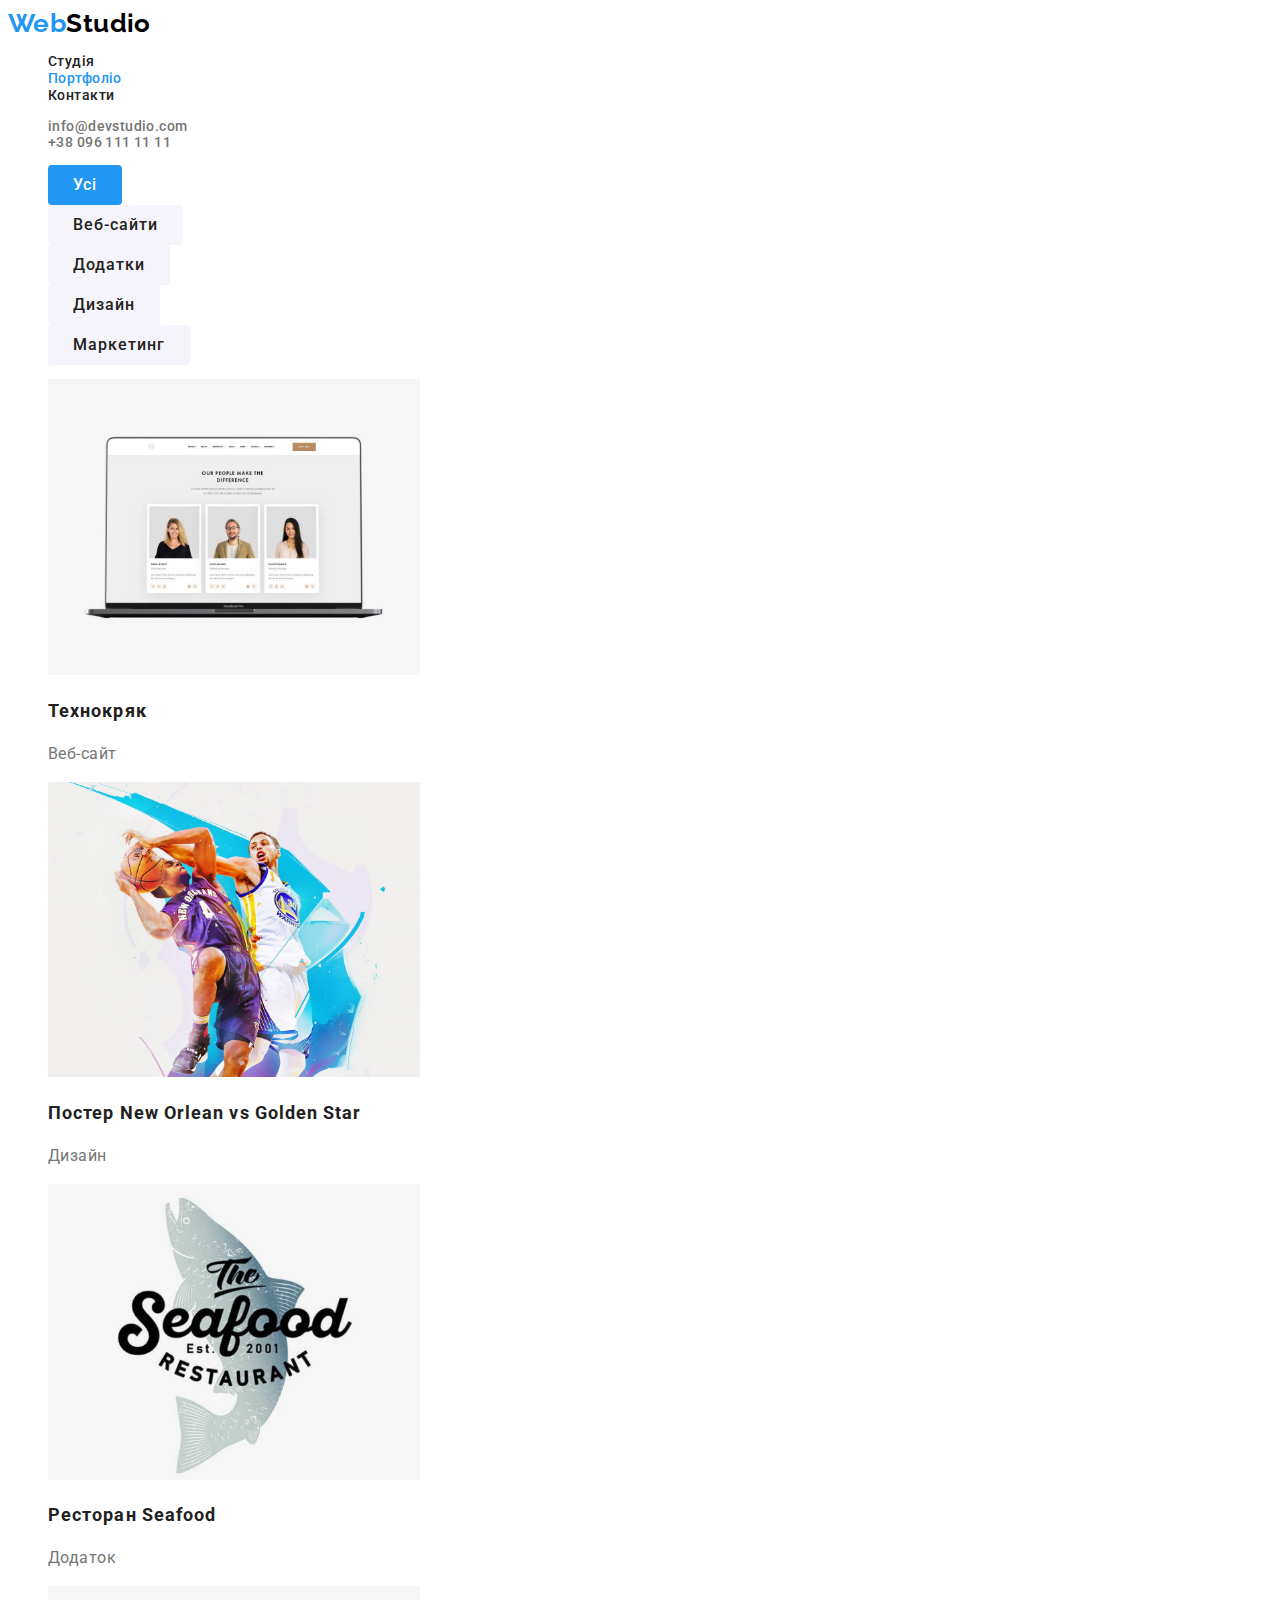
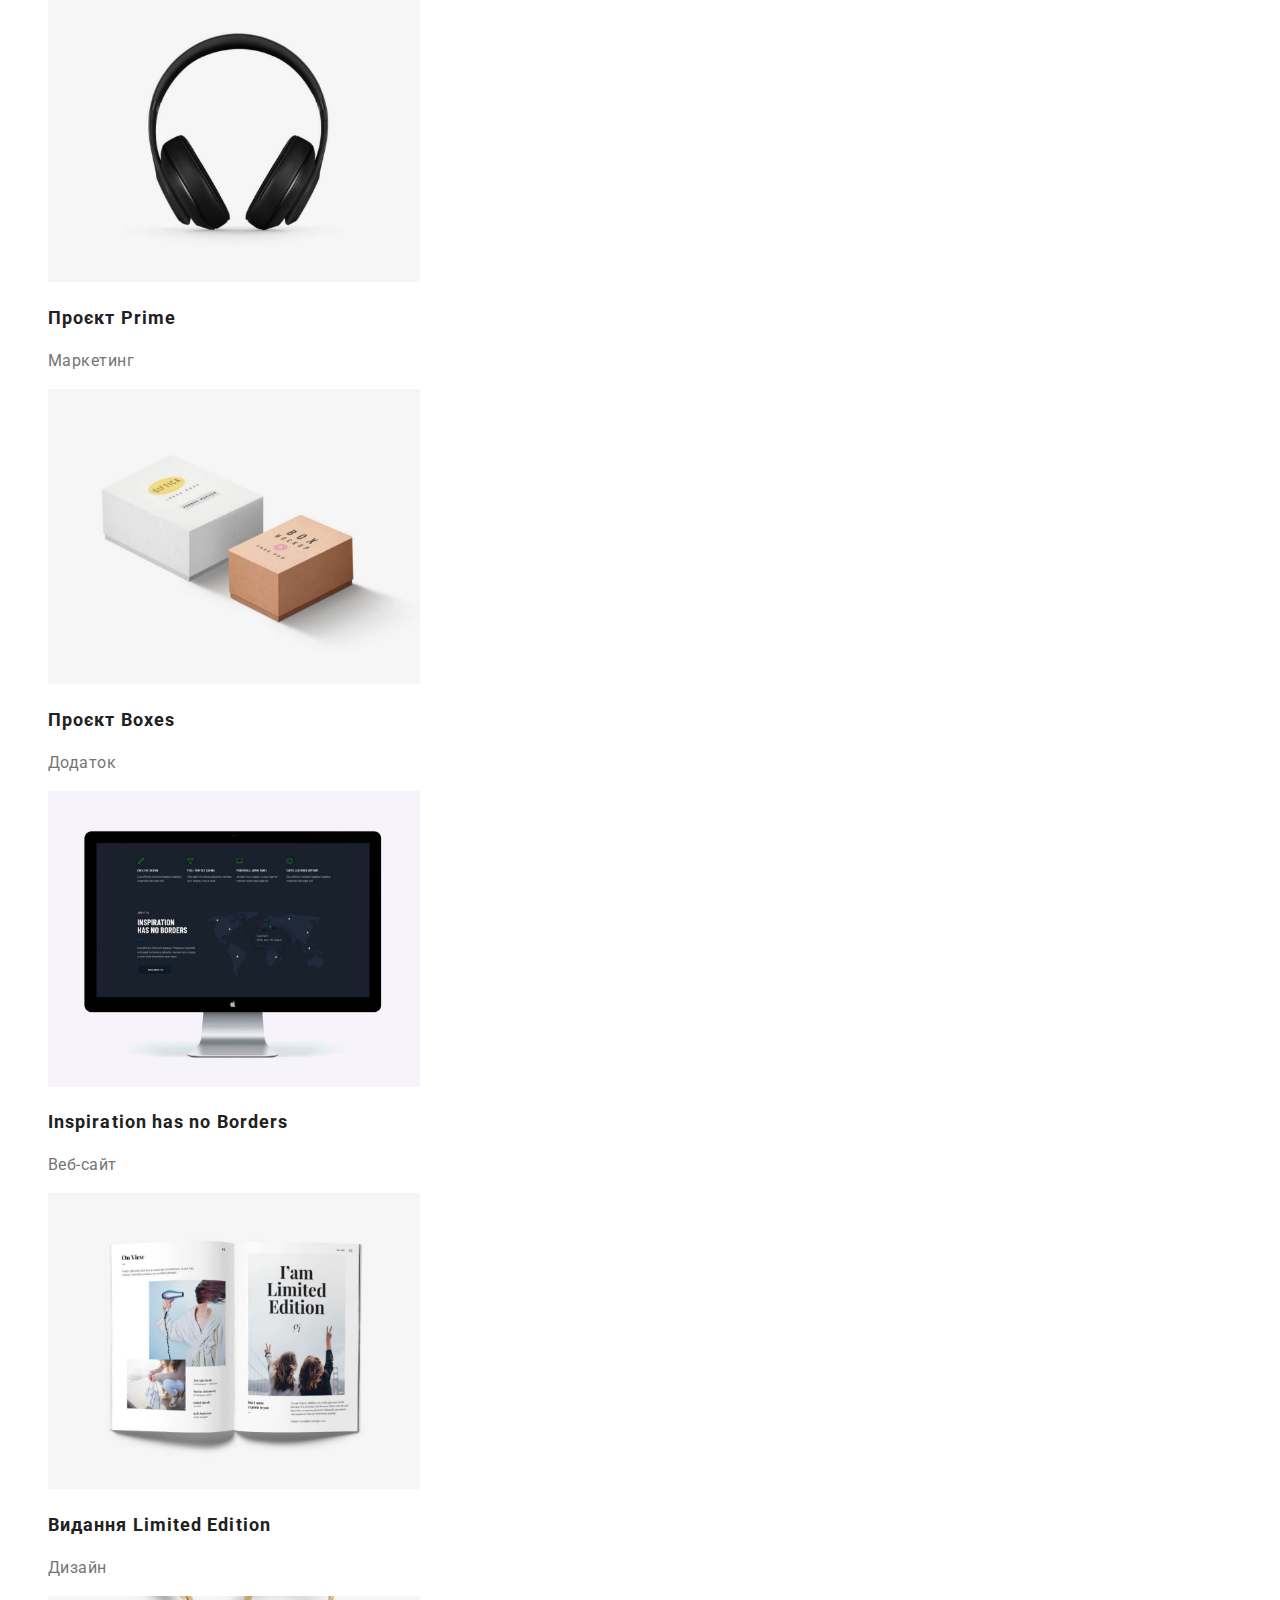
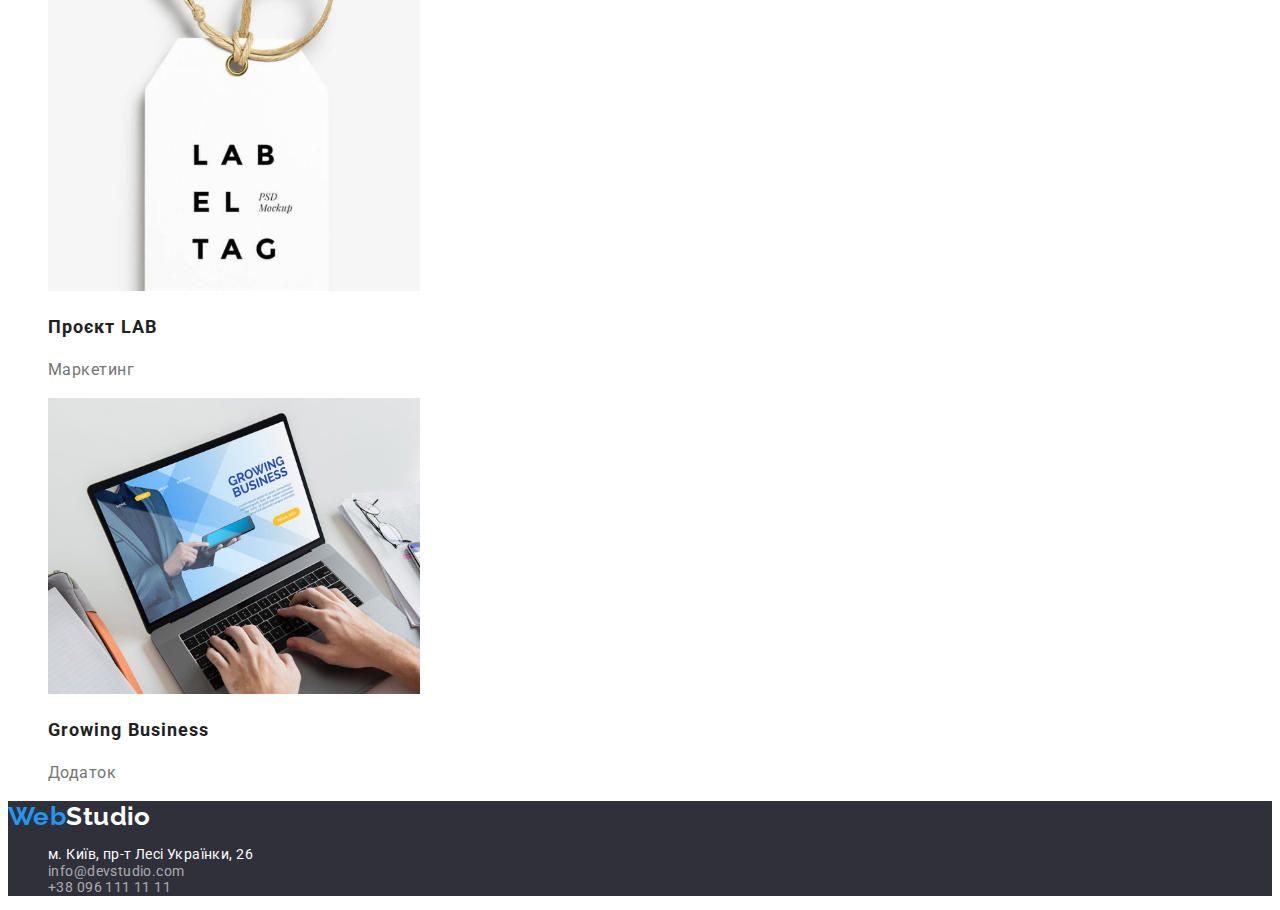
==== commit 41a1db56: "1.6" ====
--- a/portfolio.html
+++ b/portfolio.html
@@ -15,21 +15,19 @@
       <link rel="preconnect" href="https://fonts.gstatic.com" crossorigin>
       <link href="https://fonts.googleapis.com/css2?family=Raleway:wght@700&family=Roboto:wght@400;500;700;900&display=swap" rel="stylesheet">
     
-   <!-- Підключення стилів -->
-
-      <link rel="stylesheet" href="https://cdnjs.cloudflare.com/ajax/libs/modern-normalize/1.1.0/modern-normalize.min.css">
+    <!-- Підключення інших файлів -->
 
       <link rel="stylesheet" href="./css/styles.css">
-      
+
   </head>
 
   <body>
-         
+
     <!-- Шапка з основними посиланнями -->
 
-    <header class="hat container">
+    <header>
       
-      <nav class="nav-site">
+      <nav>
 
         <!-- Логотип -->
 
@@ -38,42 +36,42 @@
         <!-- Вкладки -->
 
         <ul class="site-nav list">
-          <li class="item"><a href="./index.html" class="link current">Студія</a></li>
-          <li class="item"><a href="./portfolio.html" class="link">Портфоліо</a></li>
-          <li class="item"><a href="#" class="link">Контакти</a></li>
+          <li><a href="./index.html" class="link ">Студія</a></li>
+          <li><a href="./portfolio.html" class="link current">Портфоліо</a></li>
+          <li><a href="#" class="link">Контакти</a></li>
         </ul>
       </nav>
 
       <!-- Авторизація -->
 
       <ul class="auth-nav list">
-        <li class="item"><a href="mailto:info@devstudio.com" class="link">info@devstudio.com</a></li>
-        <li class="item"><a href="tel:+380961111111" class="link">+38 096 111 11 11</a></li>
+        <li><a href="mailto:info@devstudio.com" class="link">info@devstudio.com</a></li>
+        <li><a href="tel:+380961111111" class="link">+38 096 111 11 11</a></li>
       </ul>
 
     </header>
 
     <!-- Основне поле -->
 
-    <main class="container">
+    <main>
 
       <!-- Фільтр робіт -->
       
-      <ul class="filter list">
-          <li class="item"><button class="button-filter current" type="button">Усі</button></li>
-          <li class="item"><button class="button-filter" type="button">Веб-сайти</button></li>
-          <li class="item"><button class="button-filter" type="button">Додатки</button></li>
-          <li class="item"><button class="button-filter" type="button">Дизайн</button></li>
-          <li class="item"><button class="button-filter" type="button">Маркетинг</button></li>
-      </ul>
+       <ul class="filter list">
+          <li><button class="button-filter current" type="button">Усі</button></li>
+          <li><button class="button-filter" type="button">Веб-сайти</button></li>
+          <li><button class="button-filter" type="button">Додатки</button></li>
+          <li><button class="button-filter" type="button">Дизайн</button></li>
+          <li><button class="button-filter" type="button">Маркетинг</button></li>
+       </ul>
 
       <!-- Макети робіт -->
 
-      <ul class="layouts-works list">
+       <ul class="layouts-works list">
         <li class="exampel">
           <img src="./images/portfolio-1.jpg" 
-              alt="MacBook Pro з відкритим сайтом" 
-              width="368">
+               alt="MacBook Pro з відкритим сайтом" 
+               width="372">
           <!-- <p class="descr">Lorem ipsum dolor sit amet consectetur adipisicing elit. 
             Accusamus voluptate distinctio corrupti alias voluptas vel, 
             quis illum nemo suscipit cupiditate.</p> -->
@@ -82,8 +80,8 @@
         </li>
         <li class="exampel">
           <img src="./images/portfolio-2.jpg" 
-              alt="Два баскетболіста в боротьбі за м'яч"
-              width="368">
+               alt="Два баскетболіста в боротьбі за м'яч"
+               width="372">
           <!-- <p class="descr">Lorem ipsum dolor sit amet consectetur adipisicing elit. 
             Dolorum maxime accusantium magnam suscipit optio 
             ad nisi possimus unde doloribus animi.</p> -->
@@ -92,8 +90,8 @@
         </li>
         <li class="exampel">
           <img src="./images/portfolio-3.jpg" 
-              alt="Емблема ресторану SeaFood"
-              width="368">
+               alt="Емблема ресторану SeaFood"
+               width="372">
           <!-- <p class="descr">Lorem ipsum dolor sit amet, consectetur adipisicing elit. 
             Dolores et esse iste perspiciatis asperiores 
             ab dolore mollitia odio pariatur dolorem!</p> -->
@@ -102,8 +100,8 @@
         </li>
         <li class="exampel">
           <img src="./images/portfolio-4.jpg" 
-              alt="Навушники"
-              width="368">
+               alt="Навушники"
+               width="372">
           <!-- <p class="descr">Lorem ipsum dolor sit amet, consectetur adipisicing elit. 
             Excepturi repudiandae magni nulla dolores, ipsam ullam. 
             Sapiente inventore nemo laborum ad?</p> -->
@@ -112,8 +110,8 @@
         </li>
         <li class="exampel">
           <img src="./images/portfolio-5.jpg" 
-              alt="Коробки з товаром"
-              width="368">
+               alt="Коробки з товаром"
+               width="372">
           <!-- <p class="descr">Lorem, ipsum dolor sit amet consectetur adipisicing elit. 
             Cupiditate sapiente suscipit adipisci quam architecto libero omnis perferendis enim! 
             Deleniti, necessitatibus!</p> -->
@@ -122,8 +120,8 @@
         </li>
         <li class="exampel">
           <img src="./images/portfolio-6.jpg" 
-              alt="Монітор з відкритим сайтом"
-              width="368">
+               alt="Монітор з відкритим сайтом"
+               width="372">
           <!-- <p class="descr">Lorem ipsum dolor sit amet consectetur adipisicing elit. 
             Distinctio voluptatem quisquam impedit natus libero laudantium a, 
             iure quae facere eligendi?</p> -->
@@ -132,8 +130,8 @@
         </li>
         <li class="exampel">
           <img src="./images/portfolio-7.jpg" 
-              alt="Книга Limited Edition" 
-              width="368">
+               alt="Книга Limited Edition" 
+               width="372">
           <!-- <p class="descr">Lorem ipsum dolor sit amet, consectetur adipisicing elit. 
             Laudantium corporis repellendus molestias tenetur quis officia alias id nesciunt, 
             quaerat cupiditate.</p> -->
@@ -142,8 +140,8 @@
         </li>
         <li class="exampel">
           <img src="./images/portfolio-8.jpg" 
-              alt="Бірка з під одягу Label TAG"
-              width="368">
+               alt="Бірка з під одягу Label TAG"
+               width="372">
           <!-- <p class="descr">Lorem ipsum dolor sit amet consectetur adipisicing elit. 
             Totam aspernatur sequi laboriosam quam voluptas quisquam 
             atque molestiae quo qui natus?</p> -->
@@ -152,48 +150,44 @@
         </li>
         <li class="exampel">
           <img src="./images/portfolio-9.jpg" 
-              alt="Лептоп з відкритим сайтом Growing Business"
-              width="368">
+               alt="Лептоп з відкритим сайтом Growing Business"
+               width="372">
           <!-- <p class="descr">Lorem ipsum, dolor sit amet consectetur adipisicing elit. 
             Assumenda architecto recusandae provident inventore natus 
             porro fugiat consectetur quidem ipsa vel?</p> -->
           <h3>Growing Business</h3>
           <p>Додаток</p>
         </li>
-      </ul>
+       </ul>
 
     </main>
 
-    <!-- Підвал з адресними даними та посиланням -->
+   <!-- Підвал з адресними даними та посиланням -->
 
-    <footer class="footer">
-  
-      <div class="container">
+   <footer class="footer">
 
-        <!-- Логотип (дублювання) -->
+    <!-- Логотип (дублювання) -->
 
-        <a href="./index.html" class="logo"><span class="add-logo">Web</span>Studio</a>
-  
-        <!-- Адреса -->
-  
-        <address class="address">
-          <ul class="address-item list">
-  
-            <!-- Геодані -->
-  
-            <li><a href="https://goo.gl/maps/CzCqxvyVuNfkv8wH7" 
-                class="geo-date link" 
-                target="_blank">м. Київ, пр-т Лесі Українки, 26</a></li>
-  
-            <!-- Авторизація (дублювання) -->
-  
-            <li><a href="mailto:info@devstudio.com" class="link">info@devstudio.com</a></li>
-            <li><a href="tel:+380961111111" class="link">+38 096 111 11 11</a></li>
-          </ul>
-        </address>
+    <a href="./index.html" class="logo"><span class="add-logo">Web</span>Studio</a>
 
-      </div>
-    </footer>
-     
+    <!-- Адреса -->
+
+    <address class="address">
+      <ul class="address-item list">
+
+        <!-- Геодані -->
+
+        <li><a href="https://goo.gl/maps/CzCqxvyVuNfkv8wH7" 
+          class="geo-date link" 
+          target="_blank">м. Київ, пр-т Лесі Українки, 26</a></li>
+
+        <!-- Авторизація (дублювання) -->
+
+        <li><a href="mailto:info@devstudio.com" class="link">info@devstudio.com</a></li>
+        <li><a href="tel:+380961111111" class="link">+38 096 111 11 11</a></li>
+      </ul>
+    </address>
+
+  </footer>
   </body>
 </html>
--- a/css/styles.css
+++ b/css/styles.css
@@ -11,7 +11,7 @@
             --basic-gray-color:#757575;
 
             --additional-background-gray-color:#2F303A;
-            --additional-gray-color:#F5F4FA;
+            --additional-button-gray-color:#F5F4FA;
             --additional-white-color:rgba(255, 255, 255, 0.6);
             --additional-blue-color:#188CE8;  
             --additional-purple-color:#800080;   
@@ -20,16 +20,6 @@
 
     /* Загальні властивості об'єктів*/
             
-        html {
-            box-sizing: border-box;
-            }  
-            
-        *,
-        *::before,
-        *::after {
-                 box-sizing: inherit;
-                }
-
         body {
             background-color: var(--full-white-color);
             color: var(--basic-black-color);
@@ -41,30 +31,19 @@
             line-height: 1.2;
             }
 
-        .container {
-                    width: 1200px;
-                    padding: 0 15px;
-                    margin: 0 auto;
-                 }
-
         .list {
             list-style: none;
-            padding: 0;
-            margin: 0;
             }
 
         .button {
                 background-color: var(--basic-blue-color);
                 color: var(--full-white-color);
 
-<<<<<<< Updated upstream
-                min-width: 220px;
-=======
-                width: 420px;
->>>>>>> Stashed changes
+                width: 220px;
                 height: 50px;
+
                 padding: 10px 32px;
-                border: 1px solid transparent;
+                border: none ;
                 border-radius: 4px;
                 }
 
@@ -73,46 +52,29 @@
                     background-color:var(--additional-blue-color)
                      }
 
-        .section {
-                padding-bottom: 100px;
-                }            
-
         .section-title {
                     color:var(--basic-black-color);
                     
                     font-weight: 700;
                     font-size: 36px;
                     
-                    text-align: center; 
-                    margin-top: 0; 
-                    margin-bottom: 50px;                    
+                    text-align: center;                      
                     }
 
 /* Головна сторінка сайту (Студія) */
         
         /* Шапка з основними посиланнями*/
-
-        .hat {
-            display: flex;
-            align-items: center;
-
-            height: 80px;
-            }
-
-        .nav-site {
-                 display: flex;
-                    }
-
+        
             /* Логотип */
 
             .logo {
                 color: var(--full-black-color);
                
                 text-decoration: none;
+                
                 font-family: 'Raleway';
                 font-weight: 700;
                 font-size: 26px;
-
                 }
 
             .add-logo {
@@ -120,16 +82,6 @@
                     }
 
             /* Вкладки  */
-
-            .site-nav {
-                        display: flex;
-                        margin-left: 100px;
-                        align-items: center;
-                         }
-
-            .site-nav .item:not(:last-child) {
-                                            margin-right: 50px;
-                                            }
 
             .site-nav .link:hover,
             .site-nav .link:focus {
@@ -141,8 +93,6 @@
                         color: var(--basic-black-color);
 
                         font-weight: 500;
-
-                        padding: 10px 0;
                          }                
            
             .site-nav .link.current {
@@ -151,38 +101,23 @@
 
             /* Авторизація */
 
-            .auth-nav {
-                        display: flex;
-                        margin-left: auto;
-                        }
-                        
-            
-            .auth-nav .item:not(:last-child)  {
-                                            margin-right: 50px;
-                                            }
-
             .auth-nav .link:hover,
             .auth-nav .link:focus {
-                                color:var(--basic-blue-color);
-                                 }
+                            color:var(--basic-blue-color);
+                        }
 
             .auth-nav .link {
-                            text-decoration: none;
-                            color: var(--basic-gray-color);
-
-                            font-weight: 500;
-
-                            padding: 10px 0;
+                        text-decoration: none;
+                        color: var(--basic-gray-color);
+
+                        font-weight: 500;
                             }   
                             
         /* Основний банер (Hero) */
 
             .hero {
                  background-color: var(--additional-background-gray-color);
-                 
-                 text-align: center; 
-                 padding: 200px 0;
-                }
+                 }
 
             .hero-title {
                     color: var(--full-white-color);
@@ -191,10 +126,9 @@
                     font-size: 44px;
                     line-height: 1.35;                               
                     letter-spacing:0.06em;
-                    
+
+                    text-align: center; 
                     text-transform: uppercase;
-                    margin-top: 0;
-                    margin-bottom: 30px;
                      }
 
             .button.primary {
@@ -204,87 +138,36 @@
                         line-height: 1.5;
                         letter-spacing: 0.06em;
 
-                        display: inline-block;
+                        display: flex;
+                        align-items: center;
+                        text-align: center;  
+
                         cursor: pointer;
-                                 
                         }
 
         /* Блок - Особливості роботи компанії */
-            
-            .hidden {
-                    display: none;
-                    }
-
-            .features-work {
-                            display: flex;
-
-                            margin-top: 100px;
-                            }
-
-            .features-work .item:not(:last-child) {
-                                                margin-right: 30px;
-                                                }
             
             .features-work h3 {
                             font-size: 14px;
                             
                             text-transform: uppercase;
-                            margin-top: 0;
-                            margin-bottom: 12px;
                         }
 
             .features-work p {
                             color: var(--basic-gray-color);
 
                             line-height: 1.5;
-                            margin: 0;
                             } 
             
         /* Блок - Візуалізація роботи компанії */
-           
-            .visual {
-                    display:flex;
-                    } 
-                    
-            .visual .item:not(:last-child) {
-                                        margin-right: 27px;
-                                        }
-
+            
         /* Блок  - Команда співробітників */
-                                        
-            .section-team {
-                        background-color: var(--additional-gray-color);
-                        padding-top: 100px;
-                    }
-
-            .team {
-                   display: flex;
-                   justify-content: center; 
-                 }  
-            
-            .card-worker {
-                        background-color: var(--full-white-color);
-
-                        padding-bottom: 30px;
-
-                        box-shadow: 0px 10px 30px rgba(0, 0, 0, 0.12), 0px 10px 10px rgba(0, 0, 0, 0.14), 0px 20px 10px rgba(0, 0, 0, 0.2);
-                        border-radius: 0px 0px 4px 4px;
-                        }   
-
-            .card-worker:not(:last-child) {
-                                        margin-right: 30px;
-                                        }
-            .card-worker img {
-                             margin-bottom: 32px;
-                            } 
-
+            
             .team h3 {
                     font-weight: 500;
                     font-size: 16px;
                                 
                     text-align: center;
-                    margin-top: 0;
-                    margin-bottom: 12px;
                     }
 
             .team p {
@@ -293,26 +176,19 @@
                     font-size: 16px;
                                     
                     text-align: center;
-                    margin: 0;
                     }
 
         /* Підвал з адресними даними та посиланням */
                  
         .footer {
                 background-color: var(--additional-background-gray-color);
-                
-                padding-top: 60px;
-                padding-bottom: 60px;
                 }
 
             /* Логотип (дублювання)  */
-            
+
             .footer .logo {
                         color: var(--full-white-color); 
-                        
-                        display: inline-block;
-                        margin-bottom: 20px; 
-                        }
+                         }
 
             /* Адреса */
 
@@ -328,11 +204,7 @@
             .address-item .link {
                             text-decoration: none;
                             color: var(--additional-white-color);
-                            }  
-
-            .address-item > li:not(:last-child) {
-                                            margin-bottom: 12px;
-                                            }
+                            }                
 
                 /* Геодані */
 
@@ -346,21 +218,9 @@
     /* Основне поле */
     
         /* Фільтр робіт */
-        
-        .filter {
-                display:flex;
-                justify-content: center; 
-                
-                margin-top: 100px;
-                margin-bottom: 50px;
-                }
-
-        .filter .item:not(:last-child) {
-                                    margin-right: 8px;
-                                    }           
 
         .button-filter {
-            background-color: var(--additional-gray-color);
+            background-color: var(--additional-button-gray-color);
             color: var(--basic-black-color);
 
             width: fit-content;
@@ -399,28 +259,6 @@
 
         /* Макети робіт */
 
-        .layouts-works {
-                    display: flex;
-                    flex-wrap: wrap;
-                    justify-content: center;
-
-                    margin-bottom: 100px;
-                    }
-
-        .exampel {
-                width: calc( ( 100% - 60px ) / 3 );
-                border: 1px solid #EEEEEE;
-                
-                }   
-                
-               .exampel:not(:nth-child(3n)) {
-                                    margin-right: 30px;
-                                     }
-
-        .exampel:not(:nth-last-child(-n+3)) {
-                                    margin-bottom: 30px;
-                                    }
-
         .exampel h3 {
                     color:var(--basic-black-color);
 
@@ -428,8 +266,6 @@
                     font-size: 18px;
                     line-height: 1.5;
                     letter-spacing: 0.06em;
-
-                    margin: 20px 24px 4px 24px;
                     }
 
         .exampel p {
@@ -439,8 +275,6 @@
                 font-size: 16px;
                 line-height: 1.5;
                 letter-spacing: 0.03em;
-
-                margin: 0 24px 20px 24px;
                 }
 
         .exampel .descr {
